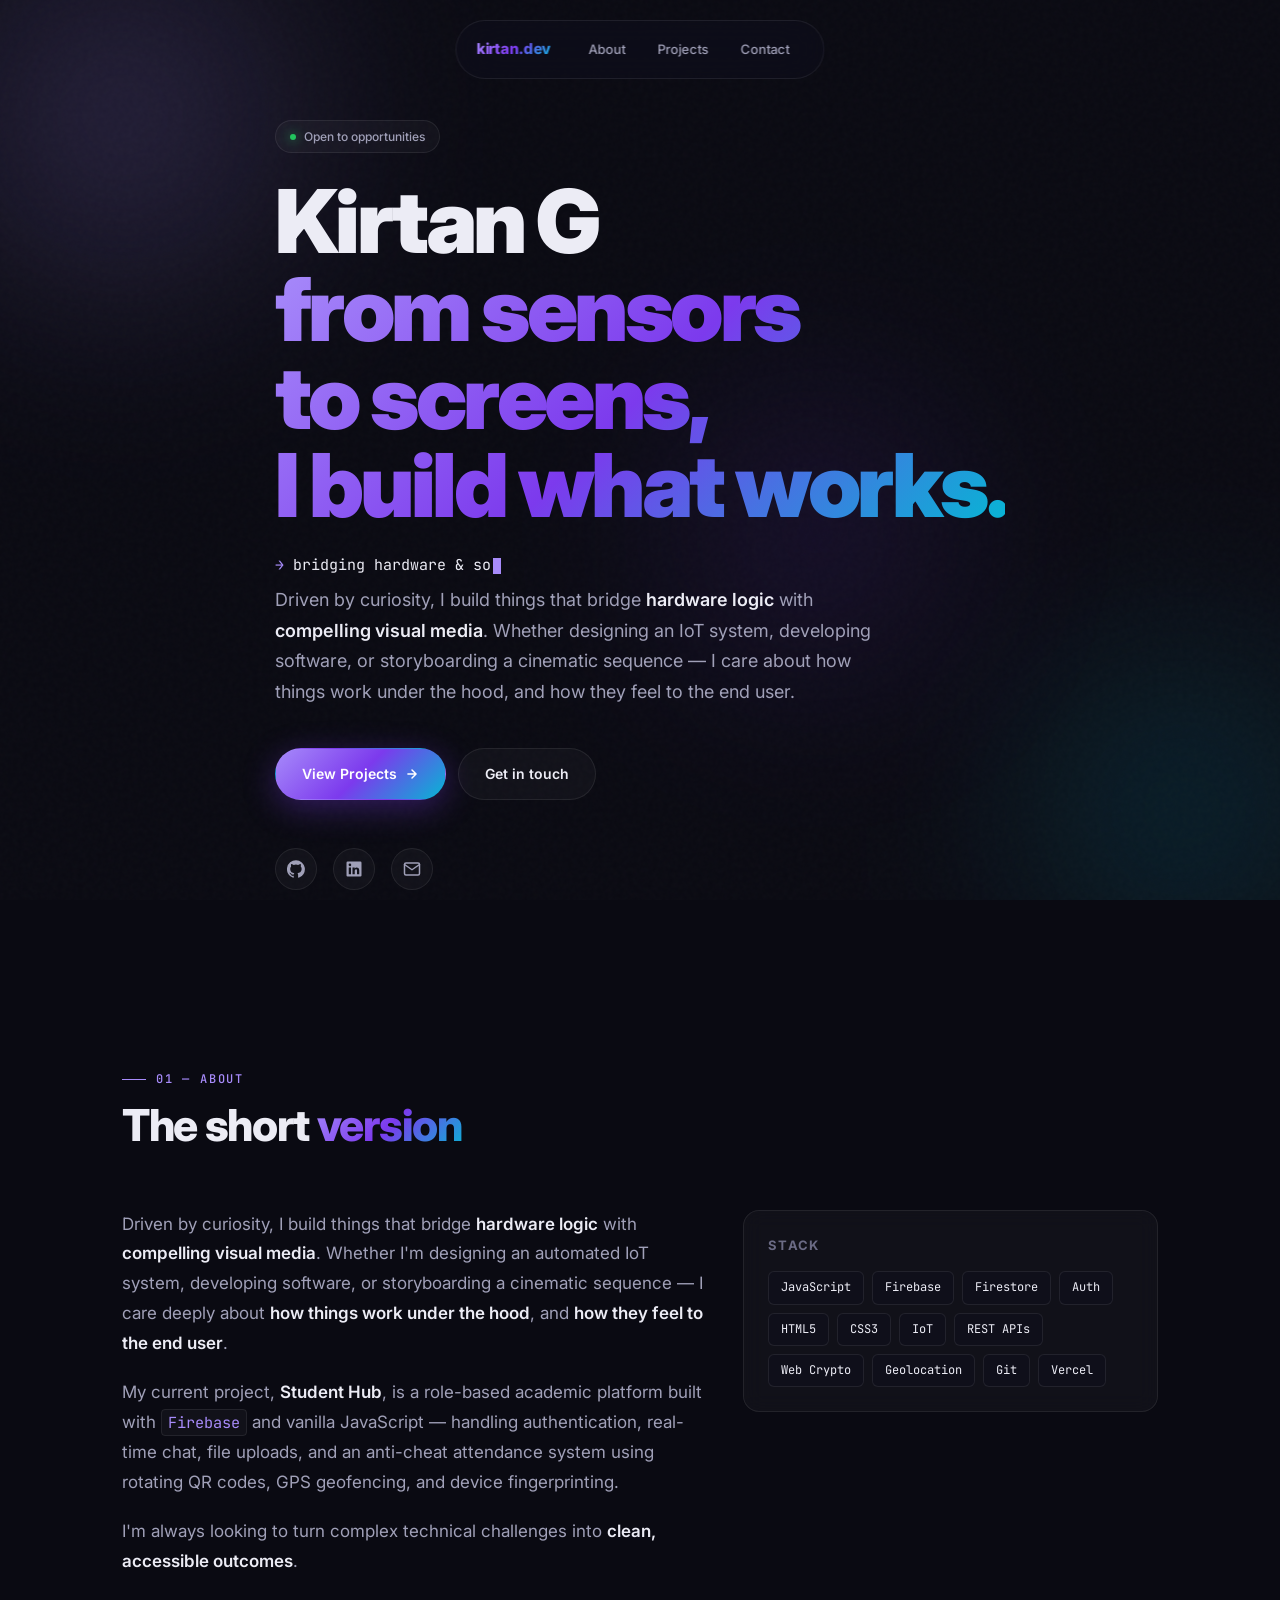
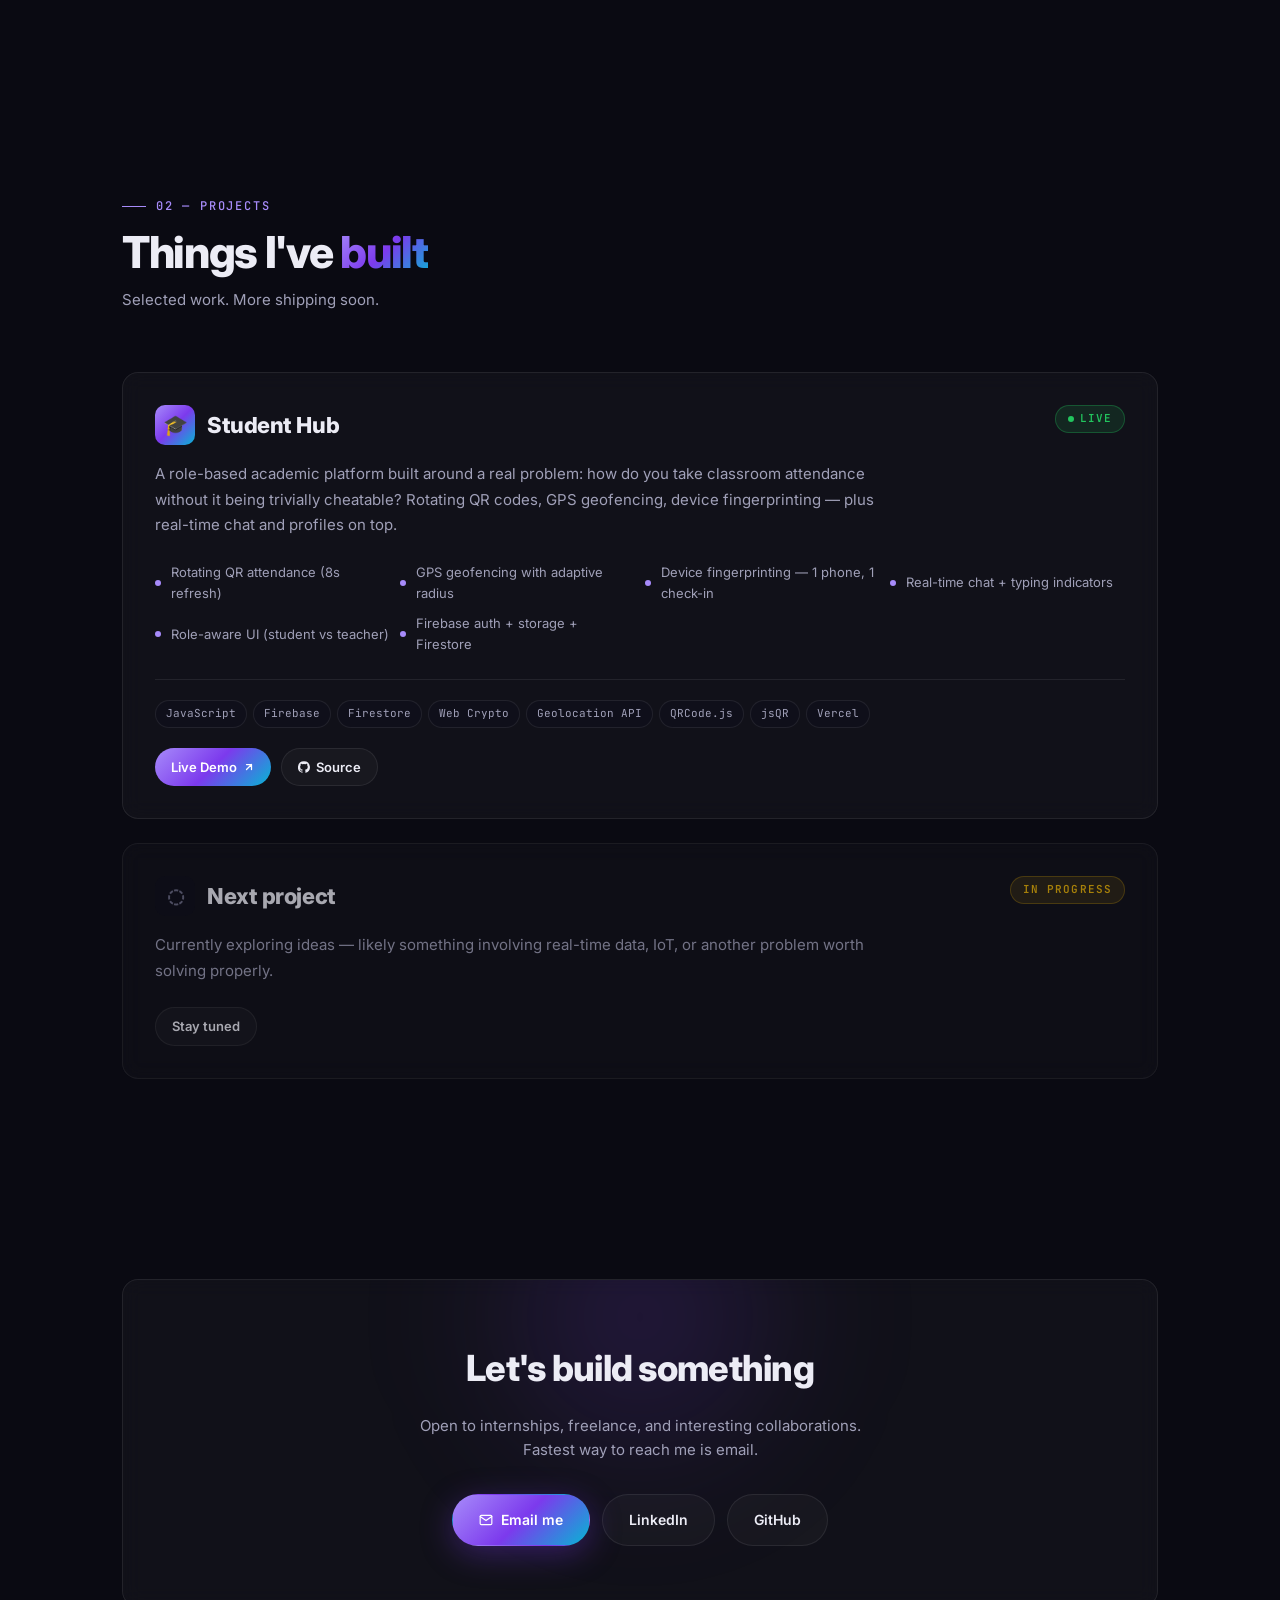
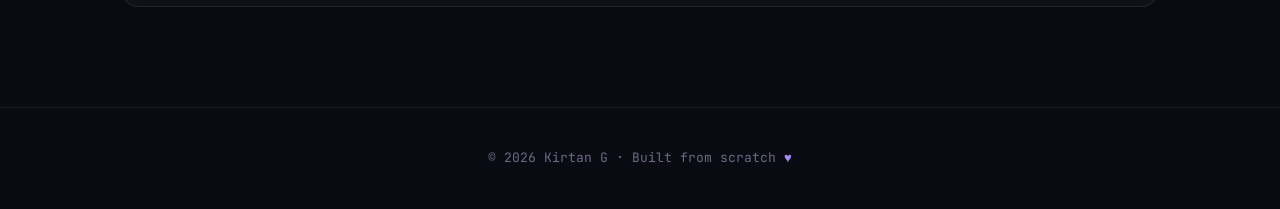
==== index.html @ 0b15636a "commit changes" ====
<!DOCTYPE html>
<html lang="en" data-theme="dark">
<head>
<meta charset="UTF-8">
<meta name="viewport" content="width=device-width, initial-scale=1.0">
<title>kirtan.dev</title>
<meta name="description" content="From sensors to screens, I build what works.">
<link rel="icon" href="data:image/svg+xml,<svg xmlns='http://www.w3.org/2000/svg' viewBox='0 0 100 100'><text y='.9em' font-size='90'>⚡</text></svg>">

<meta property="og:title" content="kirtan.dev">
<meta property="og:description" content="From sensors to screens, I build what works.">
<meta property="og:type" content="website">

<link rel="preconnect" href="https://fonts.googleapis.com">
<link rel="preconnect" href="https://fonts.gstatic.com" crossorigin>
<link href="https://fonts.googleapis.com/css2?family=Inter:wght@400;500;600;700;800;900&family=JetBrains+Mono:wght@400;500;700&display=swap" rel="stylesheet">
<style>
/* ========== RESET ========== */
* { margin: 0; padding: 0; box-sizing: border-box; }

:root {
  --bg: #0a0a12;
  --bg-2: #0f0f1a;
  --surface: rgba(255, 255, 255, 0.03);
  --surface-hover: rgba(255, 255, 255, 0.06);
  --border: rgba(255, 255, 255, 0.08);
  --border-hover: rgba(255, 255, 255, 0.16);
  --text: #ececf5;
  --text-dim: #a0a0b8;
  --text-muted: #6b6b85;
  --accent: #a78bfa;
  --accent-2: #7c3aed;
  --accent-3: #06b6d4;
  --gradient: linear-gradient(135deg, #a78bfa 0%, #7c3aed 50%, #06b6d4 100%);
  --radius: 16px;
  --radius-sm: 10px;
  --mono: 'JetBrains Mono', monospace;
}

html { scroll-behavior: smooth; }

body {
  font-family: 'Inter', -apple-system, BlinkMacSystemFont, sans-serif;
  background: var(--bg);
  color: var(--text);
  line-height: 1.6;
  overflow-x: hidden;
  min-height: 100vh;
}

a, button { cursor: pointer; }

/* ========== BACKGROUND ORBS ========== */
.bg-orbs {
  position: fixed;
  inset: 0;
  z-index: 0;
  overflow: hidden;
  pointer-events: none;
}

.orb {
  position: absolute;
  border-radius: 50%;
  filter: blur(100px);
  opacity: 0.55;
  will-change: transform;
}

.orb-1 {
  width: 500px; height: 500px;
  background: radial-gradient(circle, rgba(167, 139, 250, 0.5), transparent 70%);
  top: -15%; left: -10%;
  animation: drift1 22s ease-in-out infinite;
}

.orb-2 {
  width: 450px; height: 450px;
  background: radial-gradient(circle, rgba(6, 182, 212, 0.4), transparent 70%);
  bottom: -15%; right: -10%;
  animation: drift2 26s ease-in-out infinite;
}

.orb-3 {
  width: 350px; height: 350px;
  background: radial-gradient(circle, rgba(124, 58, 237, 0.45), transparent 70%);
  top: 40%; left: 50%;
  animation: drift3 20s ease-in-out infinite;
}

@keyframes drift1 {
  0%, 100% { transform: translate(0, 0) scale(1); }
  50% { transform: translate(80px, 60px) scale(1.15); }
}
@keyframes drift2 {
  0%, 100% { transform: translate(0, 0) scale(1); }
  50% { transform: translate(-70px, -80px) scale(1.1); }
}
@keyframes drift3 {
  0%, 100% { transform: translate(-50%, -50%) scale(1); }
  50% { transform: translate(-40%, -60%) scale(1.2); }
}

.bg-orbs::after {
  content: '';
  position: absolute;
  inset: 0;
  background-image: url("data:image/svg+xml,%3Csvg viewBox='0 0 200 200' xmlns='http://www.w3.org/2000/svg'%3E%3Cfilter id='n'%3E%3CfeTurbulence type='fractalNoise' baseFrequency='0.9' numOctaves='3' /%3E%3C/filter%3E%3Crect width='100%25' height='100%25' filter='url(%23n)' opacity='0.4'/%3E%3C/svg%3E");
  opacity: 0.06;
  mix-blend-mode: overlay;
}

/* ========== LAYOUT ========== */
.container {
  max-width: 1100px;
  margin: 0 auto;
  padding: 0 32px;
  position: relative;
  z-index: 1;
}

@media (max-width: 640px) {
  .container { padding: 0 20px; }
}

/* ========== NAVBAR ========== */
.nav {
  position: fixed;
  top: 20px;
  left: 50%;
  transform: translateX(-50%);
  z-index: 100;
  padding: 10px 20px;
  background: rgba(15, 15, 26, 0.65);
  backdrop-filter: blur(20px) saturate(180%);
  -webkit-backdrop-filter: blur(20px) saturate(180%);
  border: 1px solid var(--border);
  border-radius: 50px;
  display: flex;
  align-items: center;
  gap: 24px;
  transition: all 0.3s ease;
}

.nav-logo {
  font-weight: 800;
  font-size: 15px;
  letter-spacing: -0.02em;
  background: var(--gradient);
  -webkit-background-clip: text;
  -webkit-text-fill-color: transparent;
  background-clip: text;
}

.nav-links {
  display: flex;
  gap: 4px;
}

.nav-links a {
  padding: 8px 14px;
  font-size: 13px;
  font-weight: 500;
  color: var(--text-dim);
  text-decoration: none;
  border-radius: 50px;
  transition: all 0.2s ease;
}

.nav-links a:hover {
  color: var(--text);
  background: var(--surface-hover);
}

@media (max-width: 640px) {
  .nav { gap: 12px; padding: 8px 16px; }
  .nav-links a { padding: 6px 10px; font-size: 12px; }
  .nav-links a[href="#projects"] { display: none; }
}

/* ========== HERO ========== */
.hero {
  min-height: 100vh;
  display: flex;
  flex-direction: column;
  justify-content: center;
  padding: 120px 0 80px;
}

.hero-badge {
  display: inline-flex;
  align-items: center;
  gap: 8px;
  padding: 6px 14px;
  background: var(--surface);
  border: 1px solid var(--border);
  border-radius: 50px;
  font-size: 12px;
  font-weight: 500;
  color: var(--text-dim);
  margin-bottom: 24px;
  width: fit-content;
  animation: fadeUp 0.6s ease both;
  text-decoration: none;
  transition: all 0.25s ease;
}

.hero-badge:hover {
  border-color: var(--accent);
  color: var(--text);
}

.hero-badge .pulse {
  width: 6px;
  height: 6px;
  border-radius: 50%;
  background: #22c55e;
  box-shadow: 0 0 12px #22c55e;
  animation: pulse 2s infinite;
}

@keyframes pulse {
  0%, 100% { opacity: 1; transform: scale(1); }
  50% { opacity: 0.5; transform: scale(1.3); }
}

.hero h1 {
  font-size: clamp(40px, 8vw, 88px);
  font-weight: 900;
  line-height: 1;
  letter-spacing: -0.04em;
  margin-bottom: 24px;
  animation: fadeUp 0.6s ease 0.1s both;
}

.hero h1 .gradient {
  background: var(--gradient);
  -webkit-background-clip: text;
  -webkit-text-fill-color: transparent;
  background-clip: text;
  display: inline-block;
}

.hero .subtitle {
  font-size: clamp(15px, 2vw, 18px);
  color: var(--text-dim);
  max-width: 620px;
  margin-bottom: 40px;
  animation: fadeUp 0.6s ease 0.2s both;
  line-height: 1.7;
}

.hero .subtitle strong {
  color: var(--text);
  font-weight: 600;
}

.hero .typing-line {
  font-family: var(--mono);
  font-size: clamp(13px, 1.6vw, 15px);
  color: var(--text-muted);
  margin-bottom: 8px;
  animation: fadeUp 0.6s ease 0.15s both;
  min-height: 24px;
}

.hero .typing-line .prompt { color: var(--accent); }
.hero .typing-line .typed { color: var(--text); }
.hero .typing-line .caret {
  display: inline-block;
  width: 8px;
  height: 16px;
  background: var(--accent);
  margin-left: 2px;
  vertical-align: middle;
  animation: blink 1s infinite;
}

@keyframes blink {
  0%, 50% { opacity: 1; }
  51%, 100% { opacity: 0; }
}

.hero-cta {
  display: flex;
  gap: 12px;
  flex-wrap: wrap;
  animation: fadeUp 0.6s ease 0.3s both;
}

.btn {
  display: inline-flex;
  align-items: center;
  gap: 8px;
  padding: 14px 26px;
  border-radius: 50px;
  font-size: 14px;
  font-weight: 600;
  text-decoration: none;
  border: 1px solid transparent;
  transition: all 0.25s cubic-bezier(0.4, 0, 0.2, 1);
  font-family: inherit;
  position: relative;
  overflow: hidden;
}

.btn-primary {
  background: var(--gradient);
  color: #fff;
  box-shadow: 0 8px 32px rgba(124, 58, 237, 0.35);
}

.btn-primary:hover {
  transform: translateY(-2px);
  box-shadow: 0 12px 40px rgba(124, 58, 237, 0.5);
}

.btn-ghost {
  background: var(--surface);
  color: var(--text);
  border-color: var(--border);
}

.btn-ghost:hover {
  background: var(--surface-hover);
  border-color: var(--border-hover);
  transform: translateY(-2px);
}

.socials {
  display: flex;
  gap: 16px;
  margin-top: 48px;
  animation: fadeUp 0.6s ease 0.4s both;
}

.socials a {
  width: 42px;
  height: 42px;
  display: flex;
  align-items: center;
  justify-content: center;
  border-radius: 50%;
  background: var(--surface);
  border: 1px solid var(--border);
  color: var(--text-dim);
  transition: all 0.25s ease;
}

.socials a:hover {
  color: var(--text);
  background: var(--surface-hover);
  border-color: var(--accent);
  transform: translateY(-3px);
}

.socials svg {
  width: 18px;
  height: 18px;
}

@keyframes fadeUp {
  from { opacity: 0; transform: translateY(20px); }
  to { opacity: 1; transform: translateY(0); }
}

/* ========== SECTION ========== */
section {
  padding: 100px 0;
  position: relative;
}

.section-header {
  margin-bottom: 60px;
}

.section-label {
  font-family: var(--mono);
  font-size: 12px;
  font-weight: 500;
  color: var(--accent);
  letter-spacing: 0.15em;
  text-transform: uppercase;
  margin-bottom: 12px;
  display: flex;
  align-items: center;
  gap: 10px;
}

.section-label::before {
  content: '';
  width: 24px;
  height: 1px;
  background: var(--accent);
}

.section-title {
  font-size: clamp(28px, 4.5vw, 44px);
  font-weight: 800;
  letter-spacing: -0.03em;
  line-height: 1.1;
  margin-bottom: 12px;
}

.section-title .gradient {
  background: var(--gradient);
  -webkit-background-clip: text;
  -webkit-text-fill-color: transparent;
  background-clip: text;
}

.section-subtitle {
  color: var(--text-dim);
  font-size: 15px;
  max-width: 560px;
}

.reveal {
  opacity: 0;
  transform: translateY(30px);
  transition: opacity 0.7s ease, transform 0.7s cubic-bezier(0.2, 0.8, 0.2, 1);
}

.reveal.in {
  opacity: 1;
  transform: translateY(0);
}

/* ========== ABOUT ========== */
.about-grid {
  display: grid;
  grid-template-columns: 1.4fr 1fr;
  gap: 40px;
  align-items: start;
}

@media (max-width: 800px) {
  .about-grid { grid-template-columns: 1fr; }
}

.about-text {
  font-size: 17px;
  line-height: 1.75;
  color: var(--text-dim);
}

.about-text p { margin-bottom: 20px; }

.about-text strong { color: var(--text); font-weight: 600; }

.about-text .code-inline {
  font-family: var(--mono);
  font-size: 0.9em;
  padding: 2px 6px;
  background: var(--surface);
  border: 1px solid var(--border);
  border-radius: 4px;
  color: var(--accent);
}

.stack-card {
  padding: 24px;
  background: var(--surface);
  border: 1px solid var(--border);
  border-radius: var(--radius);
  backdrop-filter: blur(10px);
}

.stack-card h4 {
  font-size: 13px;
  font-weight: 700;
  letter-spacing: 0.1em;
  text-transform: uppercase;
  color: var(--text-muted);
  margin-bottom: 16px;
}

.stack-list {
  display: flex;
  flex-wrap: wrap;
  gap: 8px;
}

.chip {
  font-family: var(--mono);
  font-size: 12px;
  padding: 6px 12px;
  background: var(--bg-2);
  border: 1px solid var(--border);
  border-radius: 6px;
  color: var(--text);
  transition: all 0.2s ease;
}

.chip:hover {
  border-color: var(--accent);
  color: var(--accent);
}

/* ========== PROJECTS ========== */
.projects-grid {
  display: grid;
  grid-template-columns: 1fr;
  gap: 24px;
}

.project-card {
  position: relative;
  padding: 32px;
  background: var(--surface);
  border: 1px solid var(--border);
  border-radius: var(--radius);
  backdrop-filter: blur(10px);
  transition: all 0.3s cubic-bezier(0.4, 0, 0.2, 1);
  overflow: hidden;
}

.project-card::before {
  content: '';
  position: absolute;
  top: 0;
  left: 0;
  right: 0;
  height: 1px;
  background: var(--gradient);
  opacity: 0;
  transition: opacity 0.3s ease;
}

.project-card:hover {
  border-color: var(--border-hover);
  transform: translateY(-4px);
  box-shadow: 0 20px 60px rgba(124, 58, 237, 0.15);
}

.project-card:hover::before {
  opacity: 1;
}

.project-header {
  display: flex;
  justify-content: space-between;
  align-items: flex-start;
  gap: 20px;
  margin-bottom: 16px;
  flex-wrap: wrap;
}

.project-title {
  font-size: 22px;
  font-weight: 800;
  letter-spacing: -0.02em;
  display: flex;
  align-items: center;
  gap: 12px;
}

.project-title .icon {
  width: 40px;
  height: 40px;
  border-radius: 10px;
  background: var(--gradient);
  display: flex;
  align-items: center;
  justify-content: center;
  font-size: 20px;
}

.project-status {
  font-family: var(--mono);
  font-size: 11px;
  font-weight: 600;
  padding: 4px 12px;
  border-radius: 50px;
  text-transform: uppercase;
  letter-spacing: 0.1em;
}

.status-live {
  background: rgba(34, 197, 94, 0.12);
  color: #22c55e;
  border: 1px solid rgba(34, 197, 94, 0.3);
}

.status-live::before {
  content: '';
  display: inline-block;
  width: 6px;
  height: 6px;
  border-radius: 50%;
  background: #22c55e;
  margin-right: 6px;
  vertical-align: middle;
  animation: pulse 2s infinite;
}

.status-wip {
  background: rgba(234, 179, 8, 0.12);
  color: #eab308;
  border: 1px solid rgba(234, 179, 8, 0.3);
}

.project-desc {
  color: var(--text-dim);
  font-size: 15px;
  line-height: 1.7;
  margin-bottom: 24px;
  max-width: 720px;
}

.project-features {
  display: grid;
  grid-template-columns: repeat(auto-fit, minmax(220px, 1fr));
  gap: 10px;
  margin-bottom: 24px;
}

.feature {
  display: flex;
  align-items: center;
  gap: 10px;
  font-size: 13px;
  color: var(--text-dim);
}

.feature .dot {
  width: 6px;
  height: 6px;
  border-radius: 50%;
  background: var(--accent);
  flex-shrink: 0;
}

.project-tags {
  display: flex;
  flex-wrap: wrap;
  gap: 6px;
  padding-top: 20px;
  border-top: 1px solid var(--border);
}

.tag {
  font-family: var(--mono);
  font-size: 11px;
  padding: 4px 10px;
  background: var(--bg-2);
  border: 1px solid var(--border);
  border-radius: 50px;
  color: var(--text-dim);
}

.project-links {
  display: flex;
  gap: 10px;
  margin-top: 20px;
}

.project-links a {
  display: inline-flex;
  align-items: center;
  gap: 6px;
  padding: 8px 16px;
  font-size: 13px;
  font-weight: 600;
  border-radius: 50px;
  text-decoration: none;
  transition: all 0.2s ease;
}

.link-primary {
  background: var(--gradient);
  color: #fff;
}

.link-primary:hover { transform: translateY(-2px); box-shadow: 0 8px 24px rgba(124, 58, 237, 0.4); }

.link-ghost {
  background: var(--surface);
  color: var(--text);
  border: 1px solid var(--border);
}

.link-ghost:hover {
  background: var(--surface-hover);
  border-color: var(--border-hover);
}

/* ========== CONTACT ========== */
.contact-card {
  padding: 60px 40px;
  background: var(--surface);
  border: 1px solid var(--border);
  border-radius: var(--radius);
  text-align: center;
  backdrop-filter: blur(10px);
  position: relative;
  overflow: hidden;
}

.contact-card::before {
  content: '';
  position: absolute;
  top: -50%;
  left: 50%;
  transform: translateX(-50%);
  width: 400px;
  height: 400px;
  background: radial-gradient(circle, rgba(124, 58, 237, 0.2), transparent 70%);
  filter: blur(60px);
  pointer-events: none;
}

.contact-card h3 {
  font-size: clamp(24px, 4vw, 36px);
  font-weight: 800;
  letter-spacing: -0.02em;
  margin-bottom: 16px;
  position: relative;
}

.contact-card p {
  color: var(--text-dim);
  font-size: 15px;
  max-width: 480px;
  margin: 0 auto 32px;
  position: relative;
}

.contact-links {
  display: flex;
  gap: 12px;
  justify-content: center;
  flex-wrap: wrap;
  position: relative;
}

/* ========== FOOTER ========== */
footer {
  padding: 40px 0;
  border-top: 1px solid var(--border);
  text-align: center;
  font-size: 13px;
  color: var(--text-muted);
  font-family: var(--mono);
}

footer .heart { color: var(--accent); }

::-webkit-scrollbar { width: 8px; height: 8px; }
::-webkit-scrollbar-track { background: var(--bg); }
::-webkit-scrollbar-thumb {
  background: var(--border);
  border-radius: 10px;
}
::-webkit-scrollbar-thumb:hover { background: var(--border-hover); }
</style>
</head>
<body>

<div class="bg-orbs">
  <div class="orb orb-1"></div>
  <div class="orb orb-2"></div>
  <div class="orb orb-3"></div>
</div>

<nav class="nav">
  <span class="nav-logo">kirtan.dev</span>
  <div class="nav-links">
    <a href="#about">About</a>
    <a href="#projects">Projects</a>
    <a href="#contact">Contact</a>
  </div>
</nav>

<header class="hero">
  <div class="container">
    <a href="#contact" class="hero-badge">
      <span class="pulse"></span>
      Open to opportunities
    </a>

    <h1>
      Kirtan G<br>
      <span class="gradient">from sensors<br>to screens,<br>I build what works.</span>
    </h1>

    <div class="typing-line">
      <span class="prompt">→</span>
      <span class="typed" id="typed"></span><span class="caret"></span>
    </div>

    <p class="subtitle">
      Driven by curiosity, I build things that bridge <strong>hardware logic</strong>
      with <strong>compelling visual media</strong>. Whether designing an IoT system,
      developing software, or storyboarding a cinematic sequence — I care about how
      things work under the hood, and how they feel to the end user.
    </p>

    <div class="hero-cta">
      <a href="#projects" class="btn btn-primary">
        View Projects
        <svg width="14" height="14" viewBox="0 0 24 24" fill="none" stroke="currentColor" stroke-width="2.5" stroke-linecap="round" stroke-linejoin="round"><path d="M5 12h14M12 5l7 7-7 7"/></svg>
      </a>
      <a href="#contact" class="btn btn-ghost">Get in touch</a>
    </div>

    <div class="socials">
      <a href="https://github.com/Kirtanx3" target="_blank" rel="noopener" aria-label="GitHub">
        <svg viewBox="0 0 24 24" fill="currentColor"><path d="M12 .3a12 12 0 0 0-3.8 23.4c.6.1.8-.3.8-.6v-2c-3.3.7-4-1.6-4-1.6-.6-1.4-1.4-1.8-1.4-1.8-1-.7.1-.7.1-.7 1.2.1 1.9 1.2 1.9 1.2 1 1.8 2.8 1.3 3.5 1 0-.8.4-1.3.7-1.6-2.7-.3-5.5-1.3-5.5-5.9 0-1.3.5-2.4 1.2-3.2-.1-.3-.5-1.5.1-3.2 0 0 1-.3 3.3 1.2a11.5 11.5 0 0 1 6 0c2.3-1.5 3.3-1.2 3.3-1.2.6 1.7.2 2.9.1 3.2.8.8 1.2 1.9 1.2 3.2 0 4.6-2.8 5.6-5.5 5.9.4.4.8 1.1.8 2.2v3.3c0 .3.2.7.8.6A12 12 0 0 0 12 .3"/></svg>
      </a>
      <a href="https://www.linkedin.com/in/kirtan-g-93b215352" target="_blank" rel="noopener" aria-label="LinkedIn">
        <svg viewBox="0 0 24 24" fill="currentColor"><path d="M20.5 2h-17A1.5 1.5 0 0 0 2 3.5v17A1.5 1.5 0 0 0 3.5 22h17a1.5 1.5 0 0 0 1.5-1.5v-17A1.5 1.5 0 0 0 20.5 2zM8 19H5v-9h3zM6.5 8.25A1.75 1.75 0 1 1 8.3 6.5a1.78 1.78 0 0 1-1.8 1.75zM19 19h-3v-4.74c0-1.42-.6-1.93-1.38-1.93A1.74 1.74 0 0 0 13 14.19a.66.66 0 0 0 0 .14V19h-3v-9h2.9v1.3a3.11 3.11 0 0 1 2.7-1.4c1.55 0 3.36.86 3.36 3.66z"/></svg>
      </a>
      <a href="mailto:kirtangayathri1214@gmail.com" aria-label="Email">
        <svg viewBox="0 0 24 24" fill="none" stroke="currentColor" stroke-width="2" stroke-linecap="round" stroke-linejoin="round"><rect x="2" y="4" width="20" height="16" rx="2"/><path d="m22 6-10 7L2 6"/></svg>
      </a>
    </div>
  </div>
</header>

<section id="about">
  <div class="container">
    <div class="section-header reveal">
      <div class="section-label">01 — About</div>
      <h2 class="section-title">The short <span class="gradient">version</span></h2>
    </div>

    <div class="about-grid reveal">
      <div class="about-text">
        <p>
          Driven by curiosity, I build things that bridge <strong>hardware logic</strong> with
          <strong>compelling visual media</strong>. Whether I'm designing an automated IoT system,
          developing software, or storyboarding a cinematic sequence — I care deeply about
          <strong>how things work under the hood</strong>, and <strong>how they feel to the end user</strong>.
        </p>
        <p>
          My current project, <strong>Student Hub</strong>, is a role-based academic platform built with
          <span class="code-inline">Firebase</span> and vanilla JavaScript — handling authentication,
          real-time chat, file uploads, and an anti-cheat attendance system using rotating QR codes,
          GPS geofencing, and device fingerprinting.
        </p>
        <p>
          I'm always looking to turn complex technical challenges into <strong>clean, accessible outcomes</strong>.
        </p>
      </div>

      <div class="stack-card">
        <h4>Stack</h4>
        <div class="stack-list">
          <span class="chip">JavaScript</span>
          <span class="chip">Firebase</span>
          <span class="chip">Firestore</span>
          <span class="chip">Auth</span>
          <span class="chip">HTML5</span>
          <span class="chip">CSS3</span>
          <span class="chip">IoT</span>
          <span class="chip">REST APIs</span>
          <span class="chip">Web Crypto</span>
          <span class="chip">Geolocation</span>
          <span class="chip">Git</span>
          <span class="chip">Vercel</span>
        </div>
      </div>
    </div>
  </div>
</section>

<section id="projects">
  <div class="container">
    <div class="section-header reveal">
      <div class="section-label">02 — Projects</div>
      <h2 class="section-title">Things I've <span class="gradient">built</span></h2>
      <p class="section-subtitle">Selected work. More shipping soon.</p>
    </div>

    <div class="projects-grid">
      <div class="project-card reveal">
        <div class="project-header">
          <div class="project-title">
            <span class="icon">🎓</span>
            Student Hub
          </div>
          <span class="project-status status-live">Live</span>
        </div>

        <p class="project-desc">
          A role-based academic platform built around a real problem: how do you take
          classroom attendance without it being trivially cheatable? Rotating QR codes,
          GPS geofencing, device fingerprinting — plus real-time chat and profiles on top.
        </p>

        <div class="project-features">
          <div class="feature"><span class="dot"></span> Rotating QR attendance (8s refresh)</div>
          <div class="feature"><span class="dot"></span> GPS geofencing with adaptive radius</div>
          <div class="feature"><span class="dot"></span> Device fingerprinting — 1 phone, 1 check-in</div>
          <div class="feature"><span class="dot"></span> Real-time chat + typing indicators</div>
          <div class="feature"><span class="dot"></span> Role-aware UI (student vs teacher)</div>
          <div class="feature"><span class="dot"></span> Firebase auth + storage + Firestore</div>
        </div>

        <div class="project-tags">
          <span class="tag">JavaScript</span>
          <span class="tag">Firebase</span>
          <span class="tag">Firestore</span>
          <span class="tag">Web Crypto</span>
          <span class="tag">Geolocation API</span>
          <span class="tag">QRCode.js</span>
          <span class="tag">jsQR</span>
          <span class="tag">Vercel</span>
        </div>

        <div class="project-links">
          <a href="https://kirtan-hub.vercel.app" target="_blank" rel="noopener" class="link-primary">
            Live Demo
            <svg width="12" height="12" viewBox="0 0 24 24" fill="none" stroke="currentColor" stroke-width="2.5" stroke-linecap="round" stroke-linejoin="round"><path d="M7 17 17 7M7 7h10v10"/></svg>
          </a>
          <a href="https://github.com/Kirtanx3/Student-Hub" target="_blank" rel="noopener" class="link-ghost">
            <svg width="12" height="12" viewBox="0 0 24 24" fill="currentColor"><path d="M12 .3a12 12 0 0 0-3.8 23.4c.6.1.8-.3.8-.6v-2c-3.3.7-4-1.6-4-1.6-.6-1.4-1.4-1.8-1.4-1.8-1-.7.1-.7.1-.7 1.2.1 1.9 1.2 1.9 1.2 1 1.8 2.8 1.3 3.5 1 0-.8.4-1.3.7-1.6-2.7-.3-5.5-1.3-5.5-5.9 0-1.3.5-2.4 1.2-3.2-.1-.3-.5-1.5.1-3.2 0 0 1-.3 3.3 1.2a11.5 11.5 0 0 1 6 0c2.3-1.5 3.3-1.2 3.3-1.2.6 1.7.2 2.9.1 3.2.8.8 1.2 1.9 1.2 3.2 0 4.6-2.8 5.6-5.5 5.9.4.4.8 1.1.8 2.2v3.3c0 .3.2.7.8.6A12 12 0 0 0 12 .3"/></svg>
            Source
          </a>
        </div>
      </div>

      <div class="project-card reveal" style="opacity: 0.7;">
        <div class="project-header">
          <div class="project-title">
            <span class="icon" style="background: var(--bg-2); color: var(--text-muted);">◌</span>
            Next project
          </div>
          <span class="project-status status-wip">In progress</span>
        </div>

        <p class="project-desc">
          Currently exploring ideas — likely something involving real-time data,
          IoT, or another problem worth solving properly.
        </p>

        <div class="project-links">
          <a href="#contact" class="link-ghost">Stay tuned</a>
        </div>
      </div>
    </div>
  </div>
</section>

<section id="contact">
  <div class="container">
    <div class="contact-card reveal">
      <h3>Let's build something</h3>
      <p>
        Open to internships, freelance, and interesting collaborations.
        Fastest way to reach me is email.
      </p>
      <div class="contact-links">
        <a href="mailto:kirtangayathri1214@gmail.com" class="btn btn-primary">
          <svg width="14" height="14" viewBox="0 0 24 24" fill="none" stroke="currentColor" stroke-width="2" stroke-linecap="round" stroke-linejoin="round"><rect x="2" y="4" width="20" height="16" rx="2"/><path d="m22 6-10 7L2 6"/></svg>
          Email me
        </a>
        <a href="https://www.linkedin.com/in/kirtan-g-93b215352" target="_blank" rel="noopener" class="btn btn-ghost">
          LinkedIn
        </a>
        <a href="https://github.com/Kirtanx3" target="_blank" rel="noopener" class="btn btn-ghost">
          GitHub
        </a>
      </div>
    </div>
  </div>
</section>

<footer>
  <div class="container">
    © 2026 Kirtan G · Built from scratch <span class="heart">♥</span>
  </div>
</footer>

<script>
// ============ TYPING EFFECT ============
const phrases = [
  'bridging hardware & software',
  'designing IoT systems',
  'building software that feels right',
  'turning complexity into clarity',
];
const typedEl = document.getElementById('typed');
let phraseIdx = 0, charIdx = 0, deleting = false;

function type() {
  const current = phrases[phraseIdx];
  if (!deleting) {
    typedEl.textContent = current.slice(0, ++charIdx);
    if (charIdx === current.length) {
      deleting = true;
      setTimeout(type, 1800);
      return;
    }
  } else {
    typedEl.textContent = current.slice(0, --charIdx);
    if (charIdx === 0) {
      deleting = false;
      phraseIdx = (phraseIdx + 1) % phrases.length;
    }
  }
  setTimeout(type, deleting ? 30 : 70);
}
setTimeout(type, 800);

// ============ SCROLL REVEAL ============
const observer = new IntersectionObserver((entries) => {
  entries.forEach(entry => {
    if (entry.isIntersecting) {
      entry.target.classList.add('in');
      observer.unobserve(entry.target);
    }
  });
}, { threshold: 0.1, rootMargin: '0px 0px -60px 0px' });

document.querySelectorAll('.reveal').forEach(el => observer.observe(el));

// ============ PROJECT CARD TILT ============
document.querySelectorAll('.project-card').forEach(card => {
  card.addEventListener('mousemove', (e) => {
    const rect = card.getBoundingClientRect();
    const x = (e.clientX - rect.left) / rect.width - 0.5;
    const y = (e.clientY - rect.top) / rect.height - 0.5;
    card.style.transform = `translateY(-4px) perspective(1000px) rotateX(${-y * 3}deg) rotateY(${x * 3}deg)`;
  });
  card.addEventListener('mouseleave', () => {
    card.style.transform = '';
  });
});
</script>
</body>
</html>
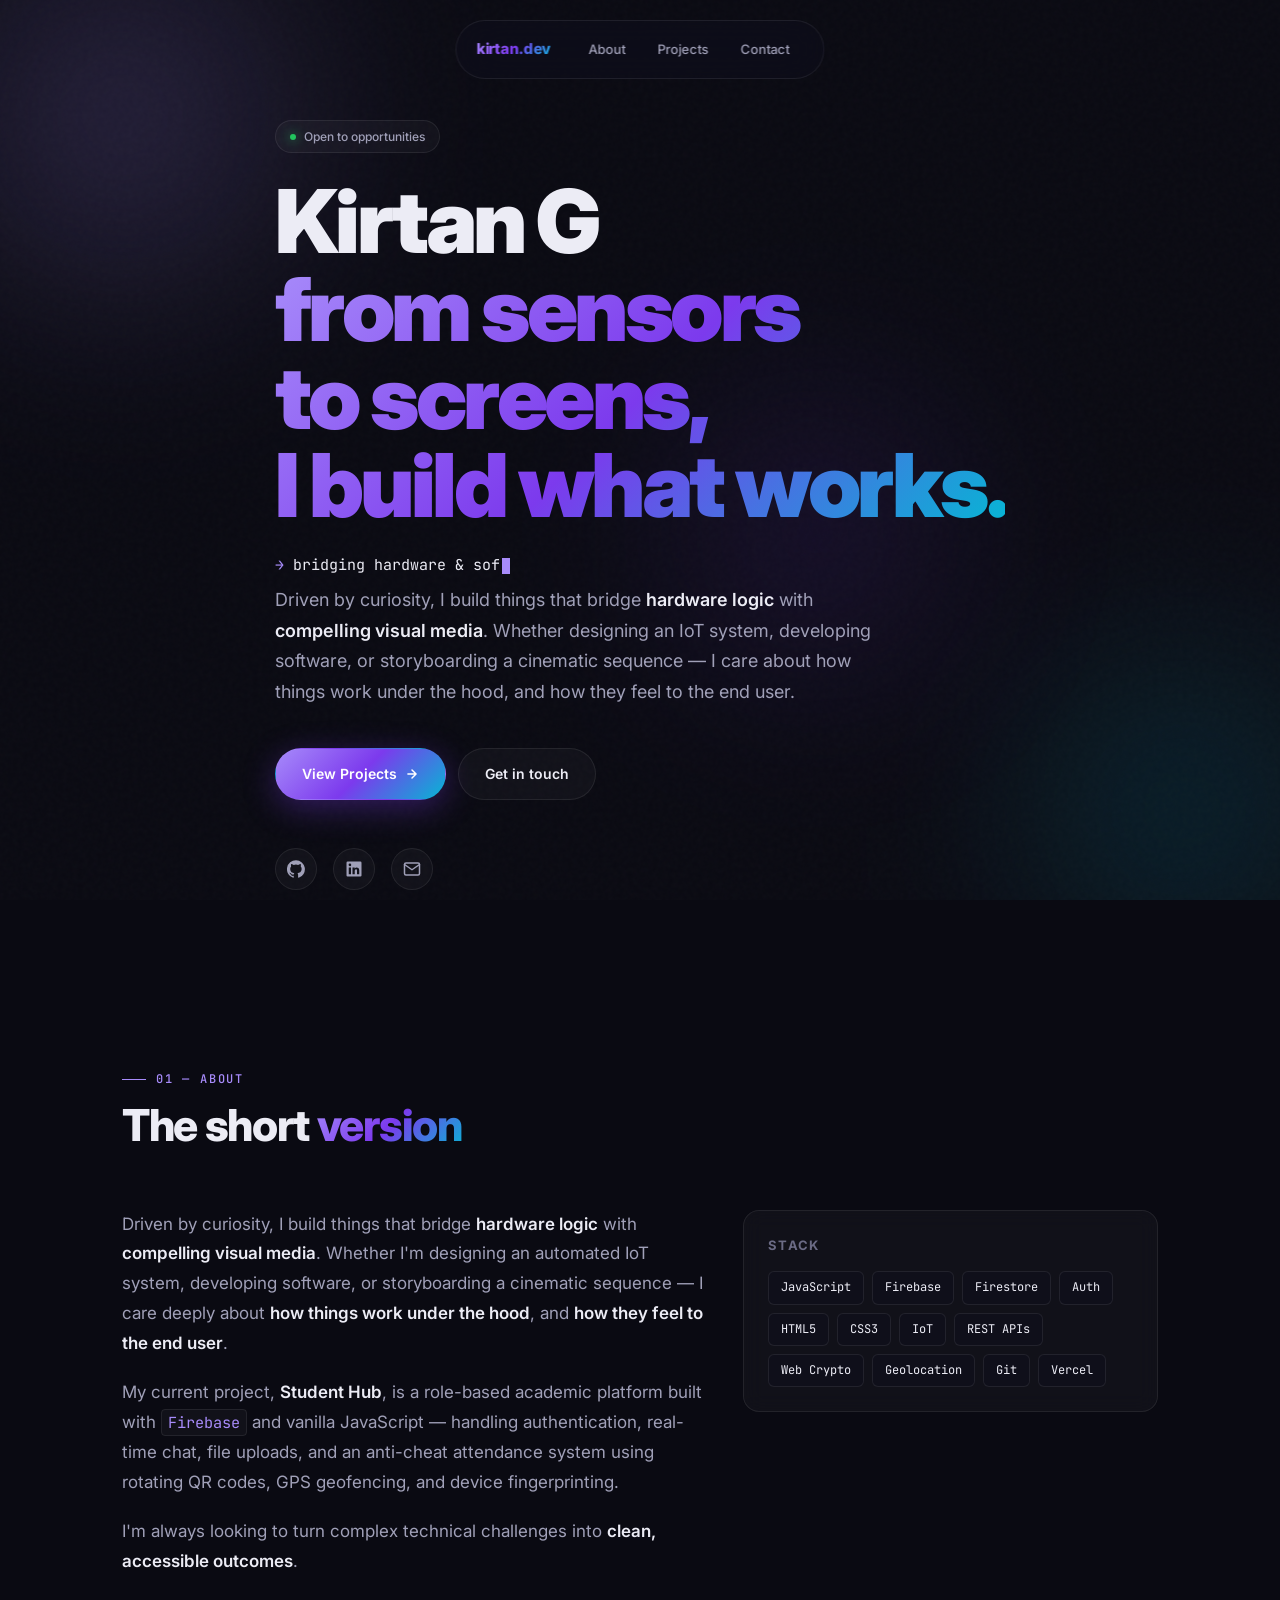
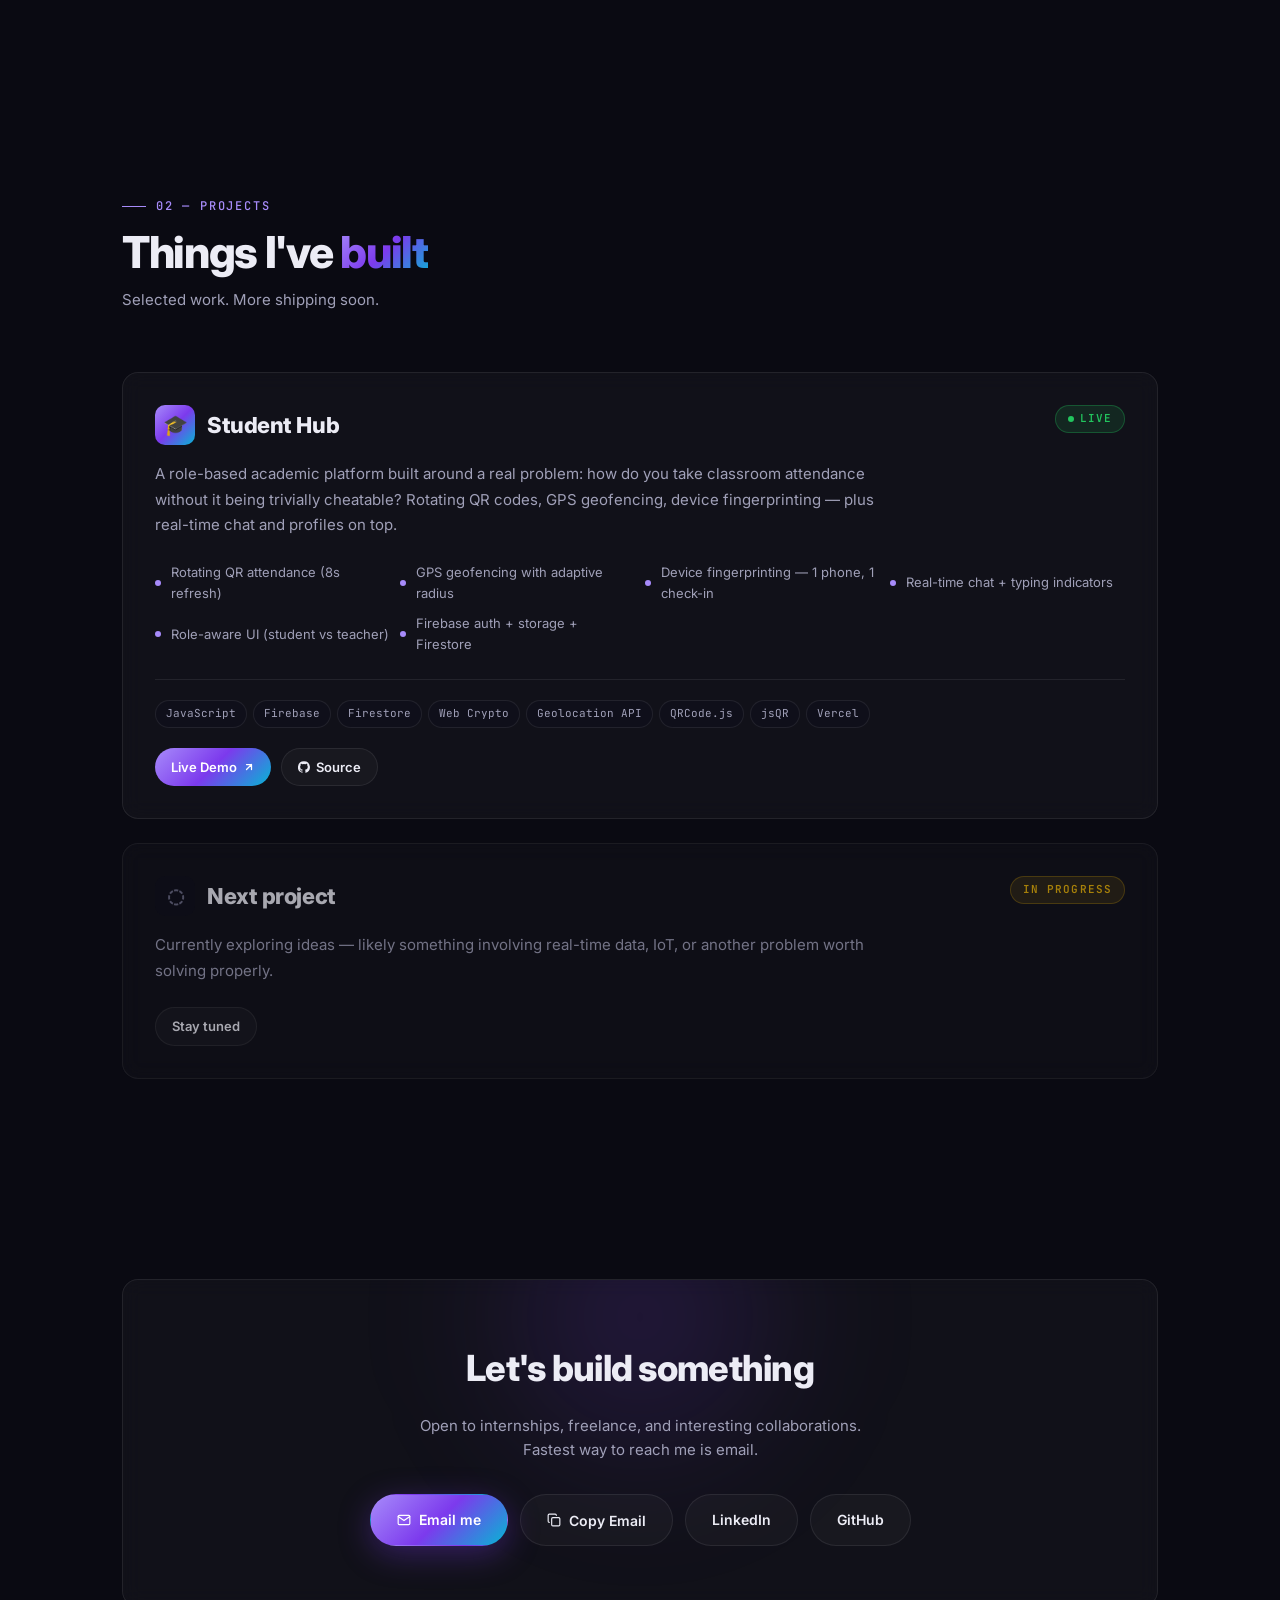
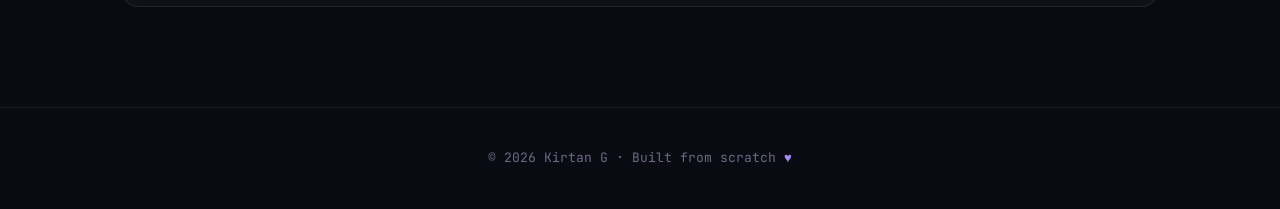
==== commit cf120645: "Add active scroll-spy nav, 1-click copy email with animated toast, and card mouse spotlight glow" ====
--- a/index.html
+++ b/index.html
@@ -167,15 +167,20 @@
   transition: all 0.2s ease;
 }
 
-.nav-links a:hover {
+.nav-links a:hover,
+.nav-links a.active {
   color: var(--text);
   background: var(--surface-hover);
 }
 
+.nav-links a.active {
+  border: 1px solid var(--border-hover);
+}
+
 @media (max-width: 640px) {
   .nav { gap: 12px; padding: 8px 16px; }
-  .nav-links a { padding: 6px 10px; font-size: 12px; }
-  .nav-links a[href="#projects"] { display: none; }
+  .nav-links { gap: 4px; }
+  .nav-links a { padding: 6px 12px; font-size: 12px; }
 }
 
 /* ========== HERO ========== */
@@ -537,6 +542,27 @@
   opacity: 1;
 }
 
+.project-card::after {
+  content: '';
+  position: absolute;
+  inset: 0;
+  border-radius: var(--radius);
+  background: radial-gradient(450px circle at var(--mouse-x, -999px) var(--mouse-y, -999px), rgba(167, 139, 250, 0.12), transparent 70%);
+  pointer-events: none;
+  opacity: 0;
+  transition: opacity 0.3s ease;
+  z-index: 1;
+}
+
+.project-card:hover::after {
+  opacity: 1;
+}
+
+.project-card > * {
+  position: relative;
+  z-index: 2;
+}
+
 .project-header {
   display: flex;
   justify-content: space-between;
@@ -753,6 +779,30 @@
   border-radius: 10px;
 }
 ::-webkit-scrollbar-thumb:hover { background: var(--border-hover); }
+/* ========== COPY TOAST ========== */
+.copy-toast {
+  position: fixed;
+  bottom: 28px;
+  left: 50%;
+  transform: translateX(-50%) translateY(20px);
+  background: rgba(15, 15, 26, 0.92);
+  backdrop-filter: blur(12px);
+  border: 1px solid var(--accent);
+  color: var(--text);
+  padding: 10px 22px;
+  border-radius: 50px;
+  font-size: 13px;
+  font-weight: 600;
+  box-shadow: 0 10px 30px rgba(124, 58, 237, 0.35);
+  z-index: 9999;
+  opacity: 0;
+  transition: all 0.3s cubic-bezier(0.16, 1, 0.3, 1);
+  pointer-events: none;
+}
+.copy-toast.show {
+  transform: translateX(-50%) translateY(0);
+  opacity: 1;
+}
 </style>
 </head>
 <body>
@@ -956,6 +1006,10 @@
           <svg width="14" height="14" viewBox="0 0 24 24" fill="none" stroke="currentColor" stroke-width="2" stroke-linecap="round" stroke-linejoin="round"><rect x="2" y="4" width="20" height="16" rx="2"/><path d="m22 6-10 7L2 6"/></svg>
           Email me
         </a>
+        <button type="button" class="btn btn-ghost" id="copyEmailBtn" style="display:inline-flex;align-items:center;gap:8px;">
+          <svg width="14" height="14" viewBox="0 0 24 24" fill="none" stroke="currentColor" stroke-width="2" stroke-linecap="round" stroke-linejoin="round"><rect width="14" height="14" x="8" y="8" rx="2" ry="2"/><path d="M4 16c-1.1 0-2-.9-2-2V4c0-1.1.9-2 2-2h10c1.1 0 2 .9 2 2"/></svg>
+          <span id="copyEmailText">Copy Email</span>
+        </button>
         <a href="https://www.linkedin.com/in/kirtan-g-93b215352" target="_blank" rel="noopener" class="btn btn-ghost">
           LinkedIn
         </a>
@@ -1016,18 +1070,75 @@
 
 document.querySelectorAll('.reveal').forEach(el => observer.observe(el));
 
-// ============ PROJECT CARD TILT ============
+// ============ PROJECT CARD TILT & SPOTLIGHT ============
 document.querySelectorAll('.project-card').forEach(card => {
   card.addEventListener('mousemove', (e) => {
     const rect = card.getBoundingClientRect();
-    const x = (e.clientX - rect.left) / rect.width - 0.5;
-    const y = (e.clientY - rect.top) / rect.height - 0.5;
-    card.style.transform = `translateY(-4px) perspective(1000px) rotateX(${-y * 3}deg) rotateY(${x * 3}deg)`;
+    const x = e.clientX - rect.left;
+    const y = e.clientY - rect.top;
+    const normX = (x / rect.width) - 0.5;
+    const normY = (y / rect.height) - 0.5;
+    card.style.transform = `translateY(-4px) perspective(1000px) rotateX(${-normY * 3}deg) rotateY(${normX * 3}deg)`;
+    card.style.setProperty('--mouse-x', `${x}px`);
+    card.style.setProperty('--mouse-y', `${y}px`);
   });
   card.addEventListener('mouseleave', () => {
     card.style.transform = '';
   });
 });
+
+// ============ COPY EMAIL TO CLIPBOARD ============
+const copyBtn = document.getElementById('copyEmailBtn');
+const copyText = document.getElementById('copyEmailText');
+const copyToast = document.getElementById('copyToast');
+
+if (copyBtn) {
+  copyBtn.addEventListener('click', async () => {
+    try {
+      await navigator.clipboard.writeText('kirtangayathri1214@gmail.com');
+      if (copyText) copyText.textContent = 'Copied!';
+      if (copyToast) {
+        copyToast.classList.add('show');
+        setTimeout(() => {
+          copyToast.classList.remove('show');
+          setTimeout(() => {
+            if (copyText) copyText.textContent = 'Copy Email';
+          }, 300);
+        }, 2200);
+      }
+    } catch (e) {
+      window.location.href = 'mailto:kirtangayathri1214@gmail.com';
+    }
+  });
+}
+
+// ============ ACTIVE NAV SCROLL-SPY ============
+const navSections = document.querySelectorAll('section[id], header.hero');
+const navAnchorLinks = document.querySelectorAll('.nav-links a');
+
+window.addEventListener('scroll', () => {
+  let activeId = '';
+  const scrollY = window.pageYOffset || document.documentElement.scrollTop;
+  
+  navSections.forEach(sec => {
+    const secTop = sec.offsetTop - 140;
+    const secHeight = sec.offsetHeight;
+    if (scrollY >= secTop && scrollY < secTop + secHeight) {
+      activeId = sec.getAttribute('id') || '';
+    }
+  });
+  
+  navAnchorLinks.forEach(link => {
+    link.classList.remove('active');
+    if (activeId && link.getAttribute('href') === `#${activeId}`) {
+      link.classList.add('active');
+    }
+  });
+}, { passive: true });
 </script>
+
+<div id="copyToast" class="copy-toast">
+  <span>📋 Email copied to clipboard!</span>
+</div>
 </body>
 </html>
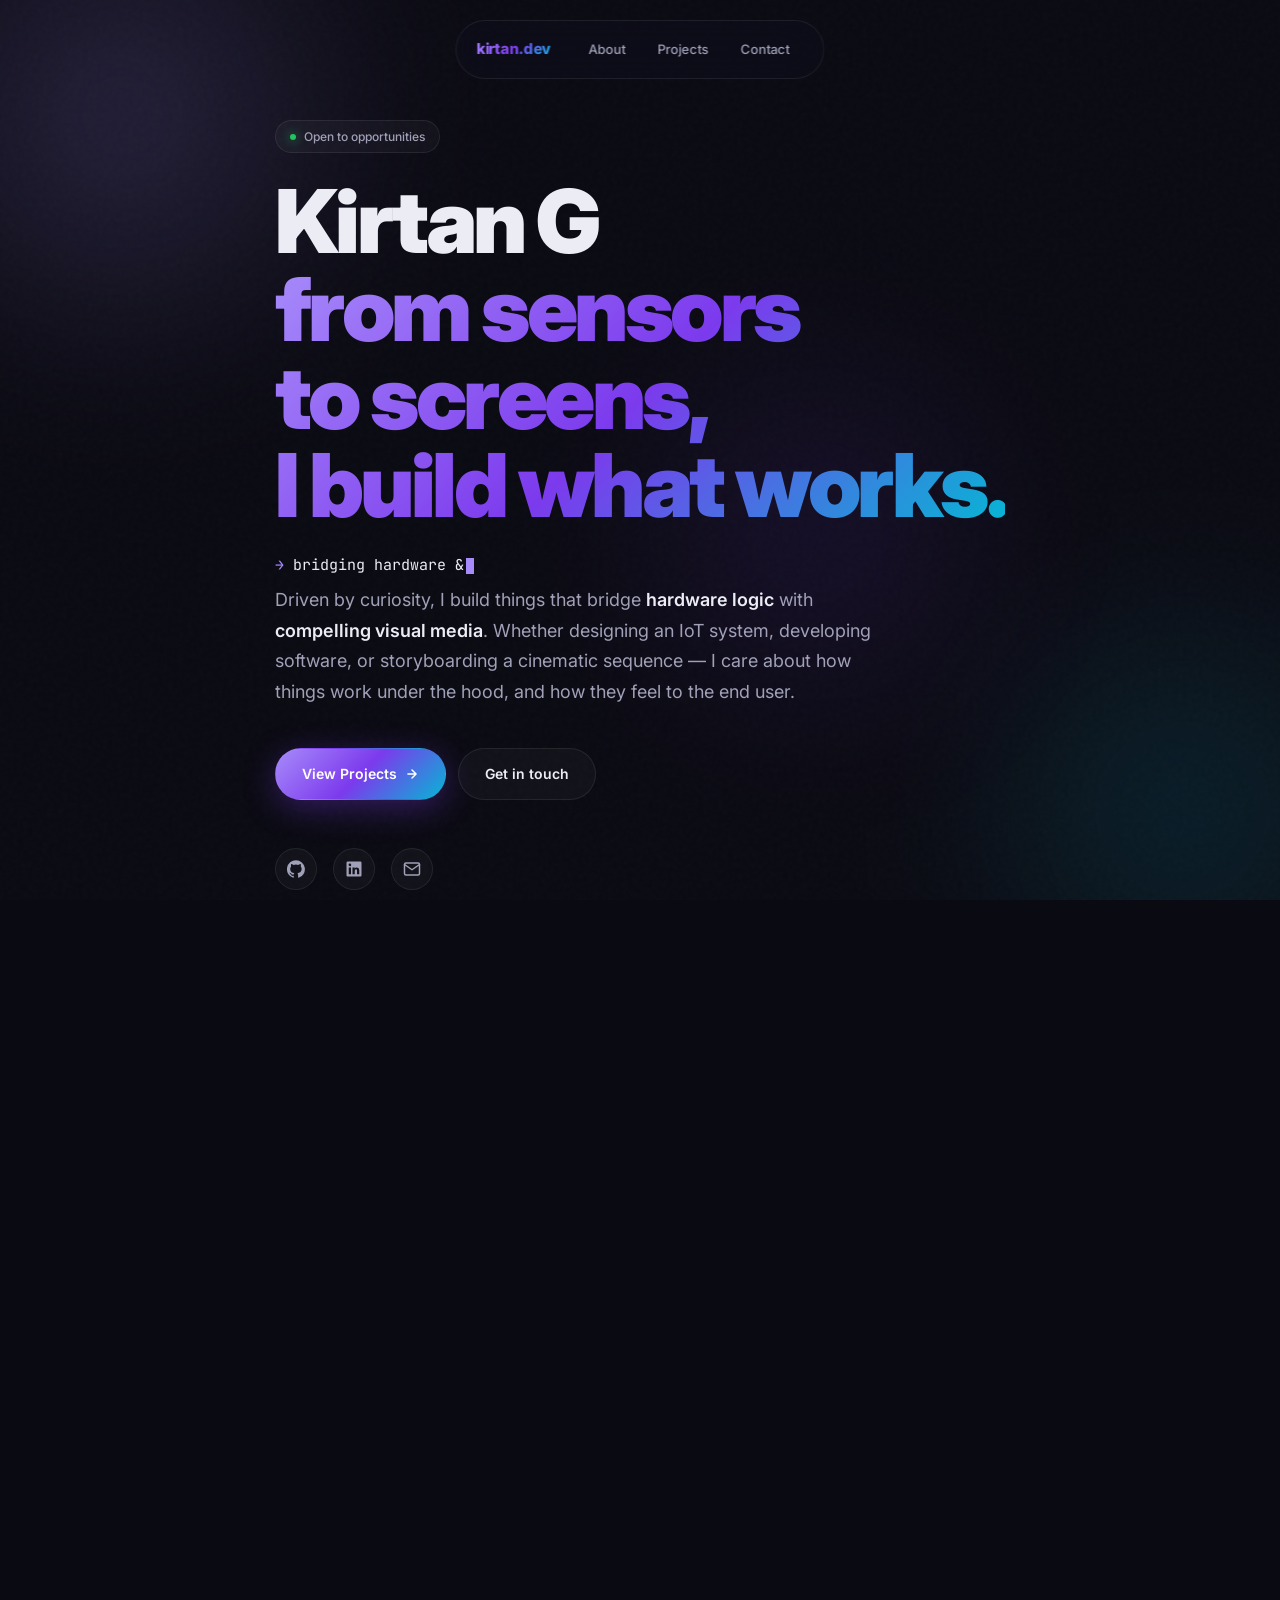
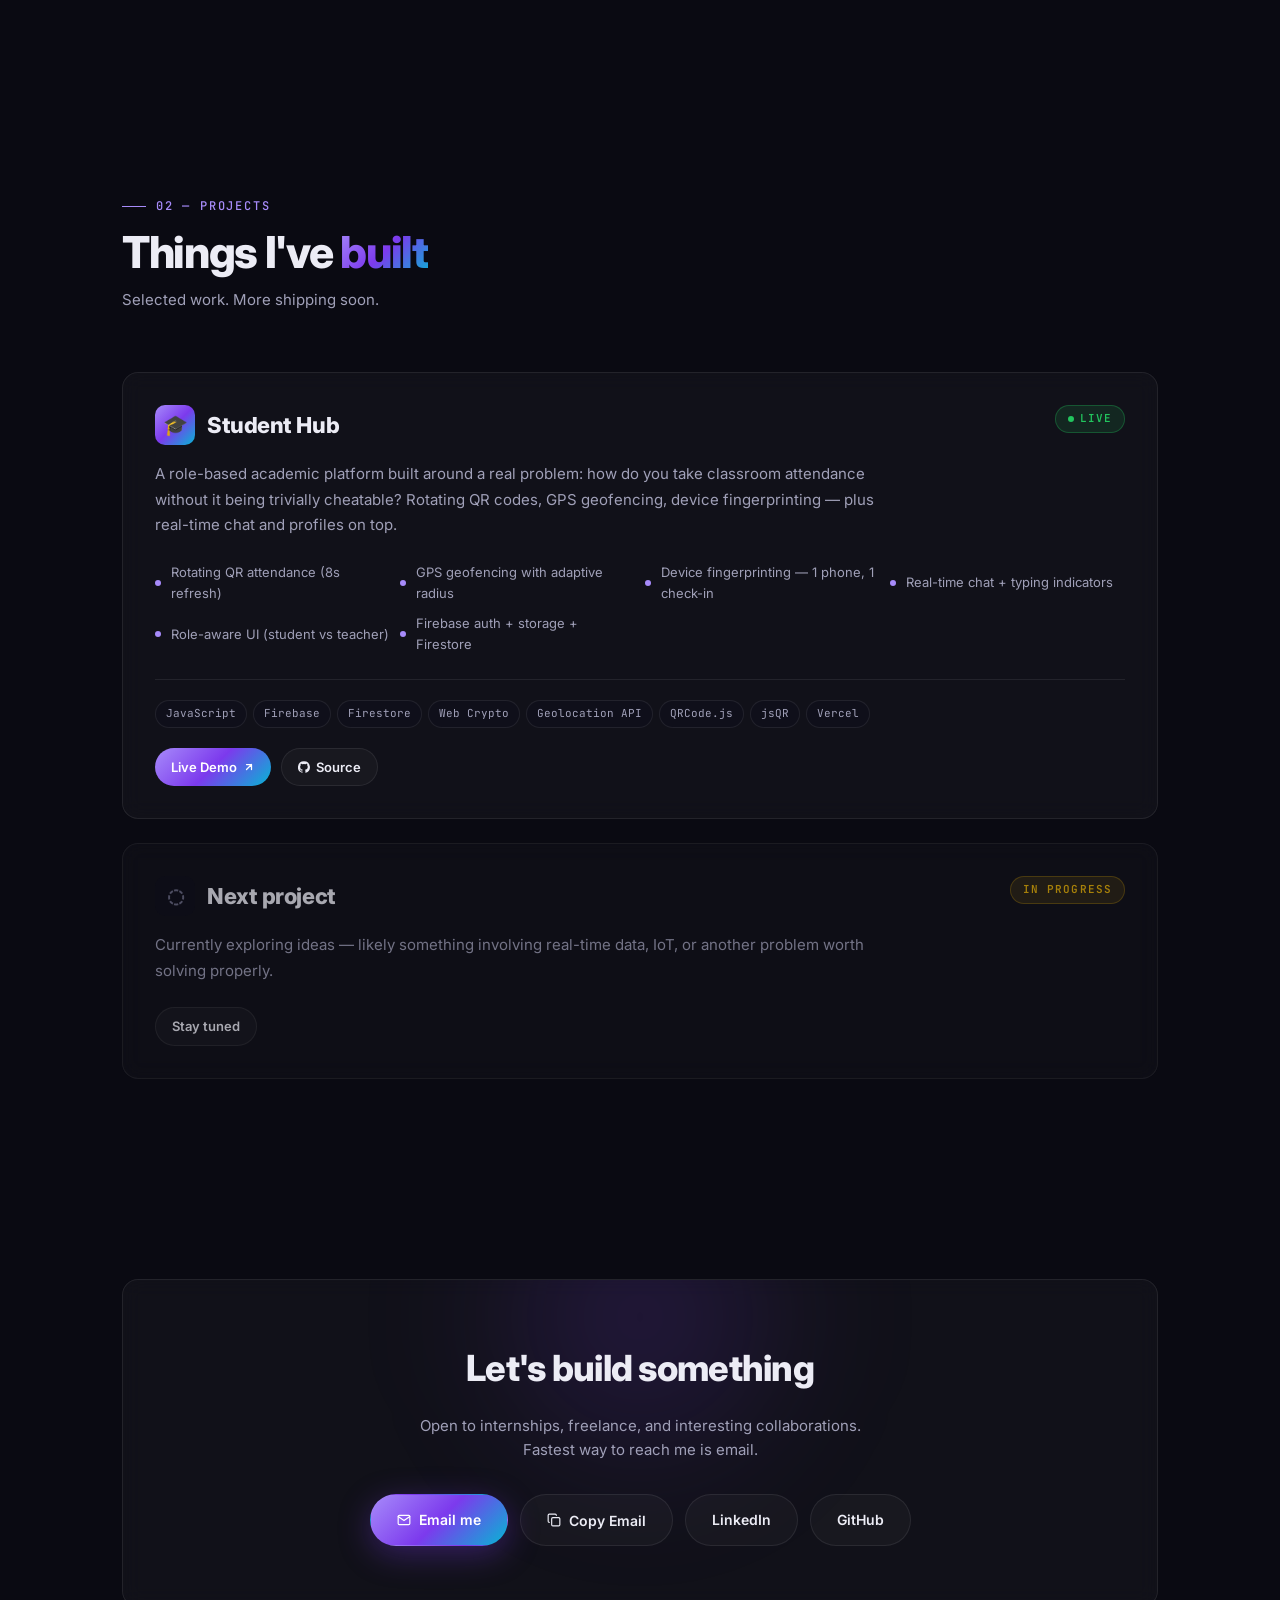
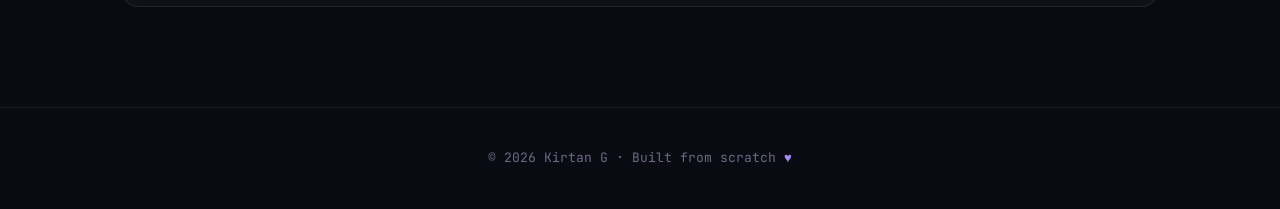
==== commit db02bf55: "Enhance mobile nav responsiveness, 3D tilt physics, SEO tags, and accessibility" ====
--- a/index.html
+++ b/index.html
@@ -3,11 +3,11 @@
 <head>
 <meta charset="UTF-8">
 <meta name="viewport" content="width=device-width, initial-scale=1.0">
-<title>kirtan.dev</title>
+<title>Kirtan G &mdash; IoT &amp; Full-Stack Developer</title>
 <meta name="description" content="From sensors to screens, I build what works.">
 <link rel="icon" href="data:image/svg+xml,<svg xmlns='http://www.w3.org/2000/svg' viewBox='0 0 100 100'><text y='.9em' font-size='90'>⚡</text></svg>">
 
-<meta property="og:title" content="kirtan.dev">
+<meta property="og:title" content="Kirtan G &mdash; IoT &amp; Full-Stack Developer">
 <meta property="og:description" content="From sensors to screens, I build what works.">
 <meta property="og:type" content="website">
 
@@ -178,7 +178,7 @@
 }
 
 @media (max-width: 640px) {
-  .nav { gap: 12px; padding: 8px 16px; }
+  .nav { gap: 8px; padding: 6px 14px; }
   .nav-links { gap: 4px; }
   .nav-links a { padding: 6px 12px; font-size: 12px; }
 }
@@ -802,6 +802,18 @@
 .copy-toast.show {
   transform: translateX(-50%) translateY(0);
   opacity: 1;
+}
+
+/* ========== ACCESSIBILITY: REDUCED MOTION ========== */
+@media (prefers-reduced-motion: reduce) {
+  html { scroll-behavior: auto; }
+  .orb { animation: none !important; }
+  .hero-badge .pulse { animation: none !important; }
+  .status-live::before { animation: none !important; }
+  .hero .typing-line .caret { animation: none !important; }
+  .reveal { opacity: 1 !important; transform: none !important; transition: none !important; }
+  .project-card { transition: none !important; transform: none !important; }
+  .btn, .socials a, .chip, .project-links a { transition: none !important; }
 }
 </style>
 </head>
@@ -1071,21 +1083,25 @@
 document.querySelectorAll('.reveal').forEach(el => observer.observe(el));
 
 // ============ PROJECT CARD TILT & SPOTLIGHT ============
-document.querySelectorAll('.project-card').forEach(card => {
-  card.addEventListener('mousemove', (e) => {
-    const rect = card.getBoundingClientRect();
-    const x = e.clientX - rect.left;
-    const y = e.clientY - rect.top;
-    const normX = (x / rect.width) - 0.5;
-    const normY = (y / rect.height) - 0.5;
-    card.style.transform = `translateY(-4px) perspective(1000px) rotateX(${-normY * 3}deg) rotateY(${normX * 3}deg)`;
-    card.style.setProperty('--mouse-x', `${x}px`);
-    card.style.setProperty('--mouse-y', `${y}px`);
+if (window.matchMedia('(hover: hover) and (pointer: fine)').matches) {
+  document.querySelectorAll('.project-card').forEach(card => {
+    card.addEventListener('mousemove', (e) => {
+      const rect = card.getBoundingClientRect();
+      const x = e.clientX - rect.left;
+      const y = e.clientY - rect.top;
+      const normX = (x / rect.width) - 0.5;
+      const normY = (y / rect.height) - 0.5;
+      card.style.transition = 'transform 0.1s ease-out, border-color 0.3s ease, box-shadow 0.3s ease';
+      card.style.transform = `translateY(-4px) perspective(1000px) rotateX(${-normY * 3}deg) rotateY(${normX * 3}deg)`;
+      card.style.setProperty('--mouse-x', `${x}px`);
+      card.style.setProperty('--mouse-y', `${y}px`);
+    });
+    card.addEventListener('mouseleave', () => {
+      card.style.transition = 'transform 0.5s cubic-bezier(0.2, 0.8, 0.2, 1), border-color 0.3s ease, box-shadow 0.3s ease';
+      card.style.transform = '';
+    });
   });
-  card.addEventListener('mouseleave', () => {
-    card.style.transform = '';
-  });
-});
+}
 
 // ============ COPY EMAIL TO CLIPBOARD ============
 const copyBtn = document.getElementById('copyEmailBtn');
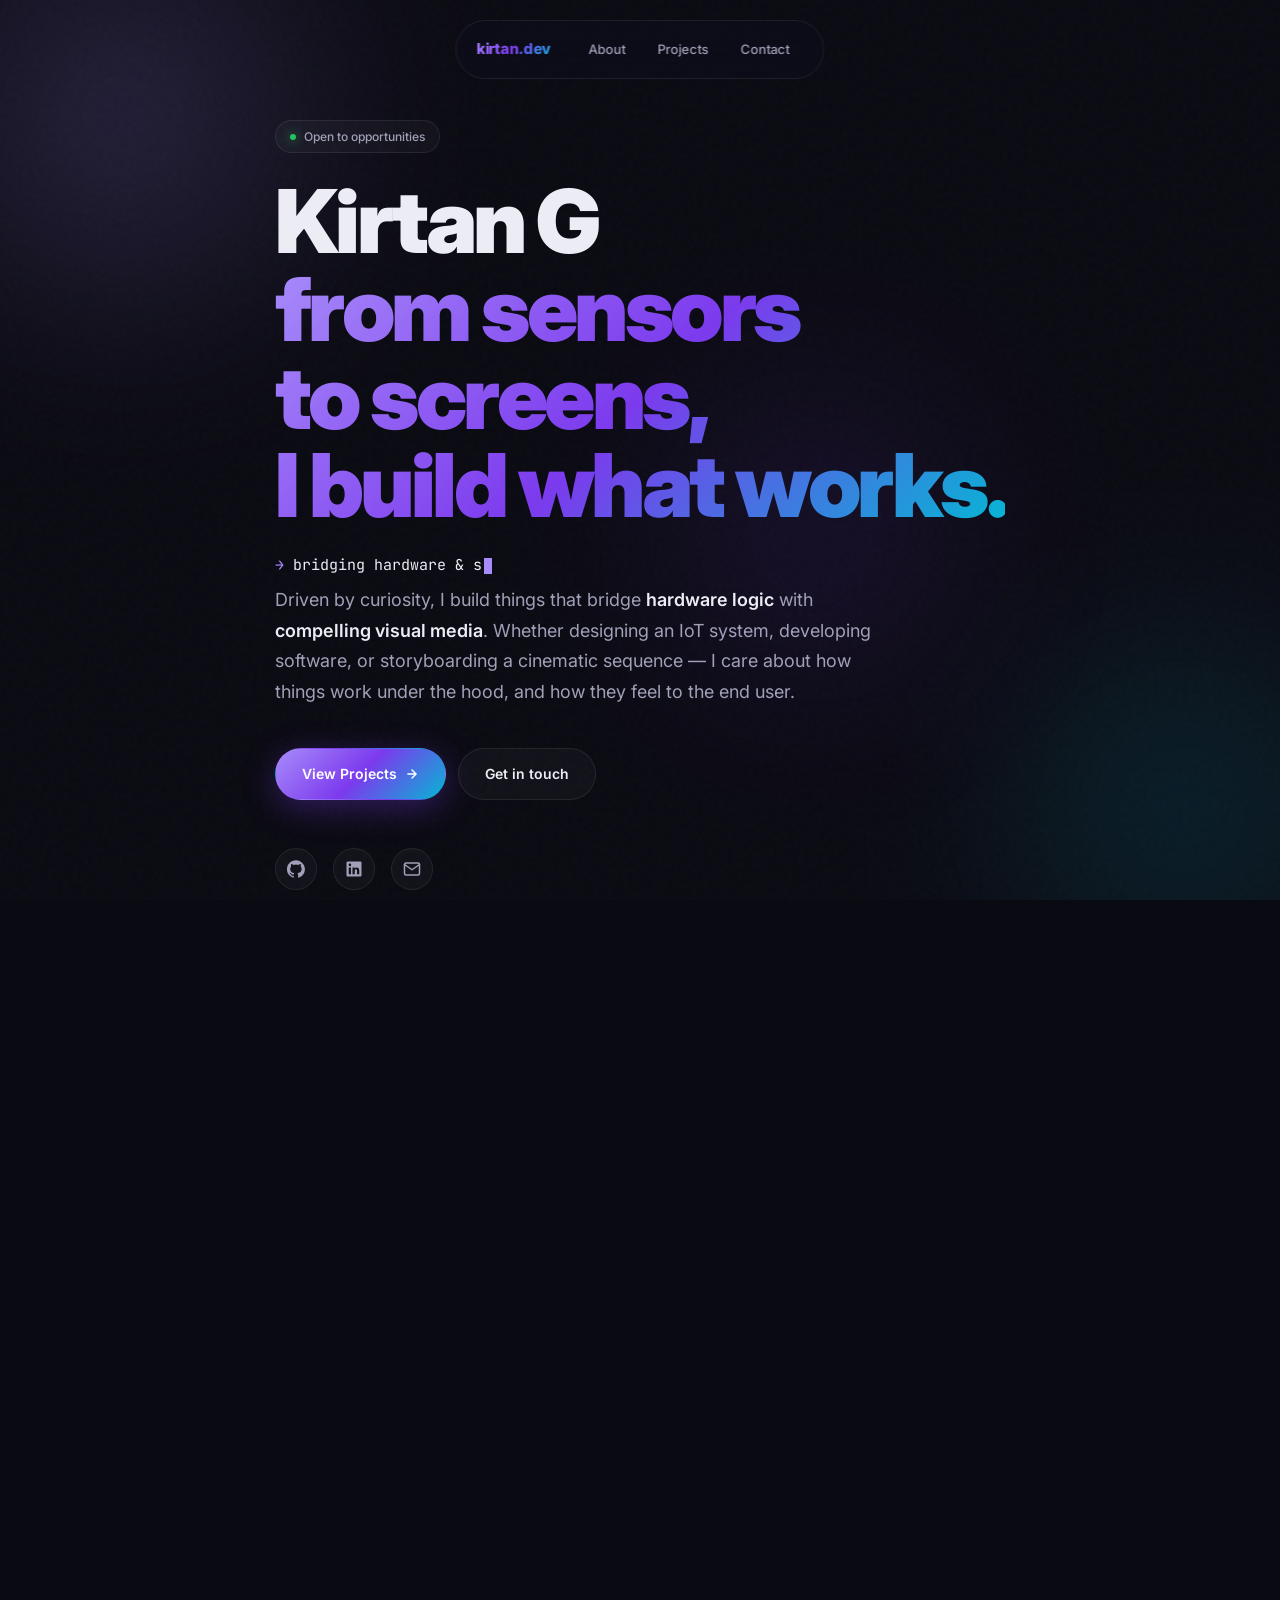
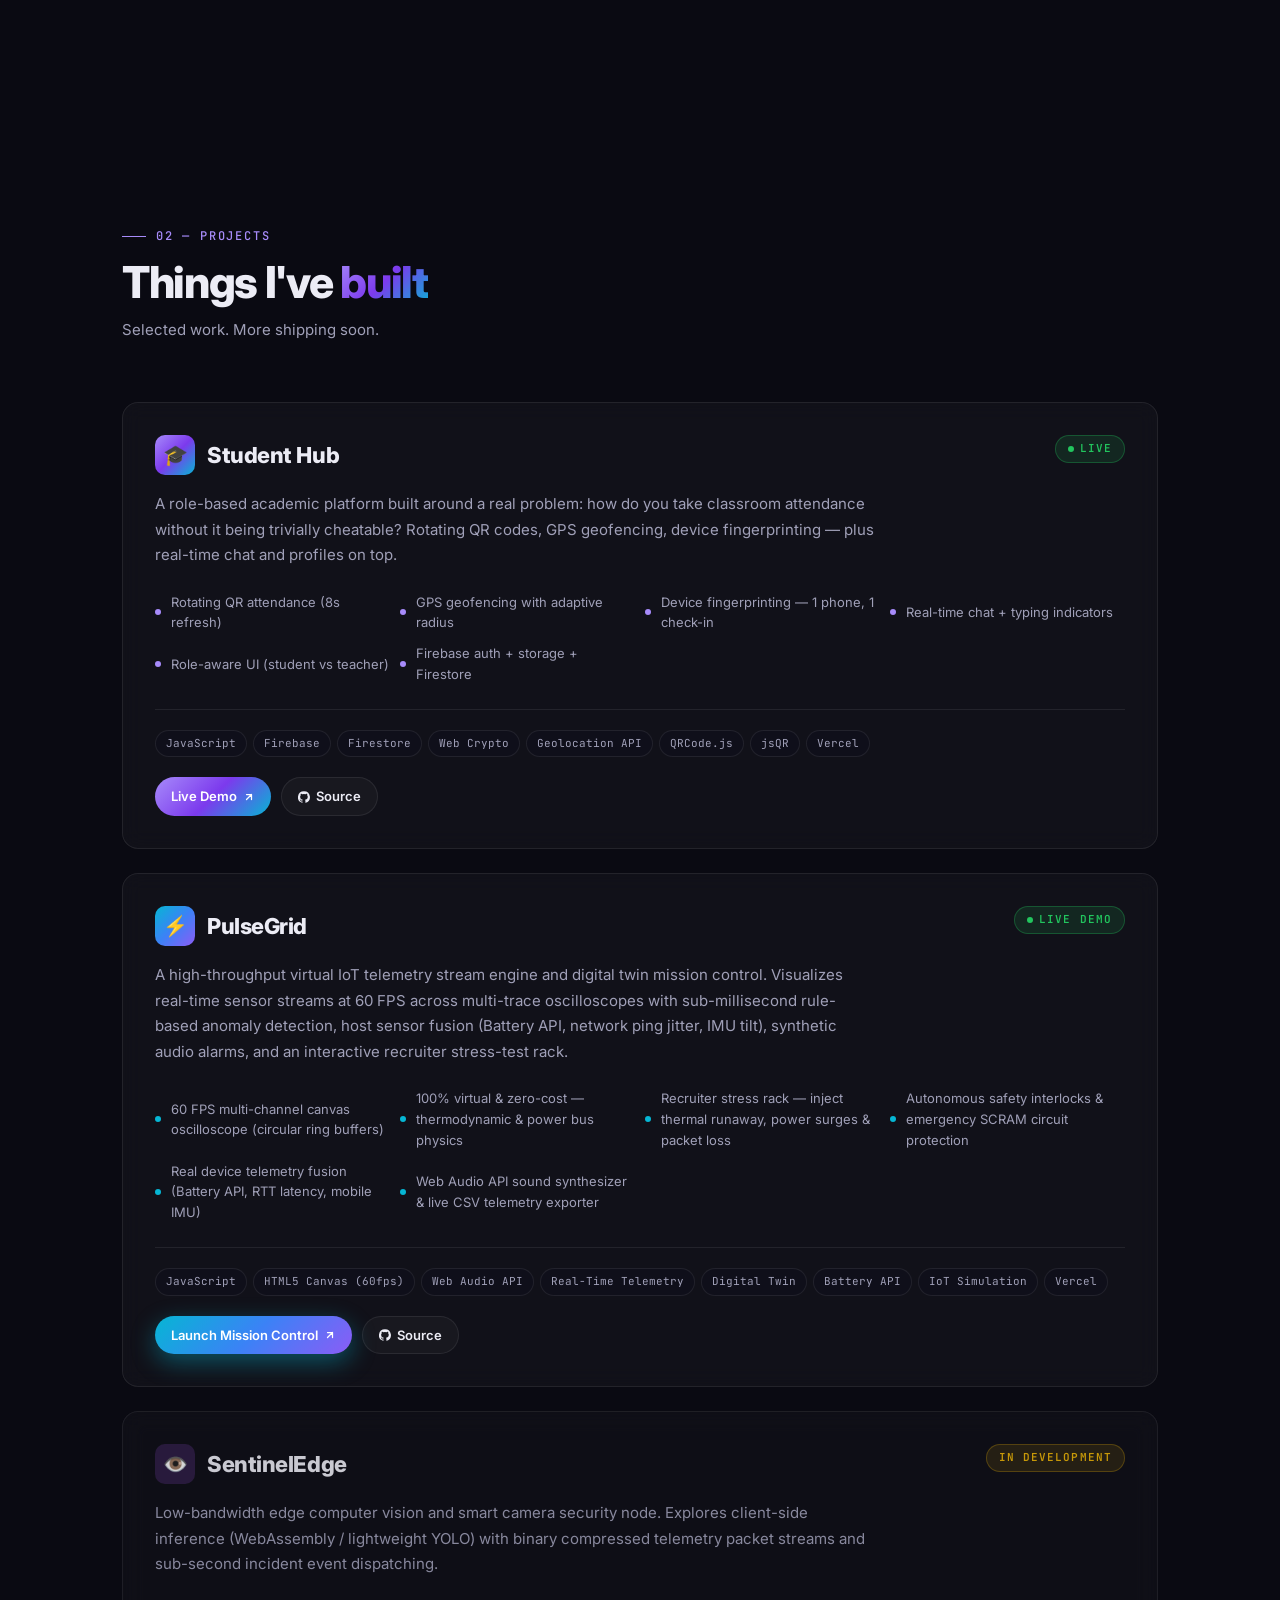
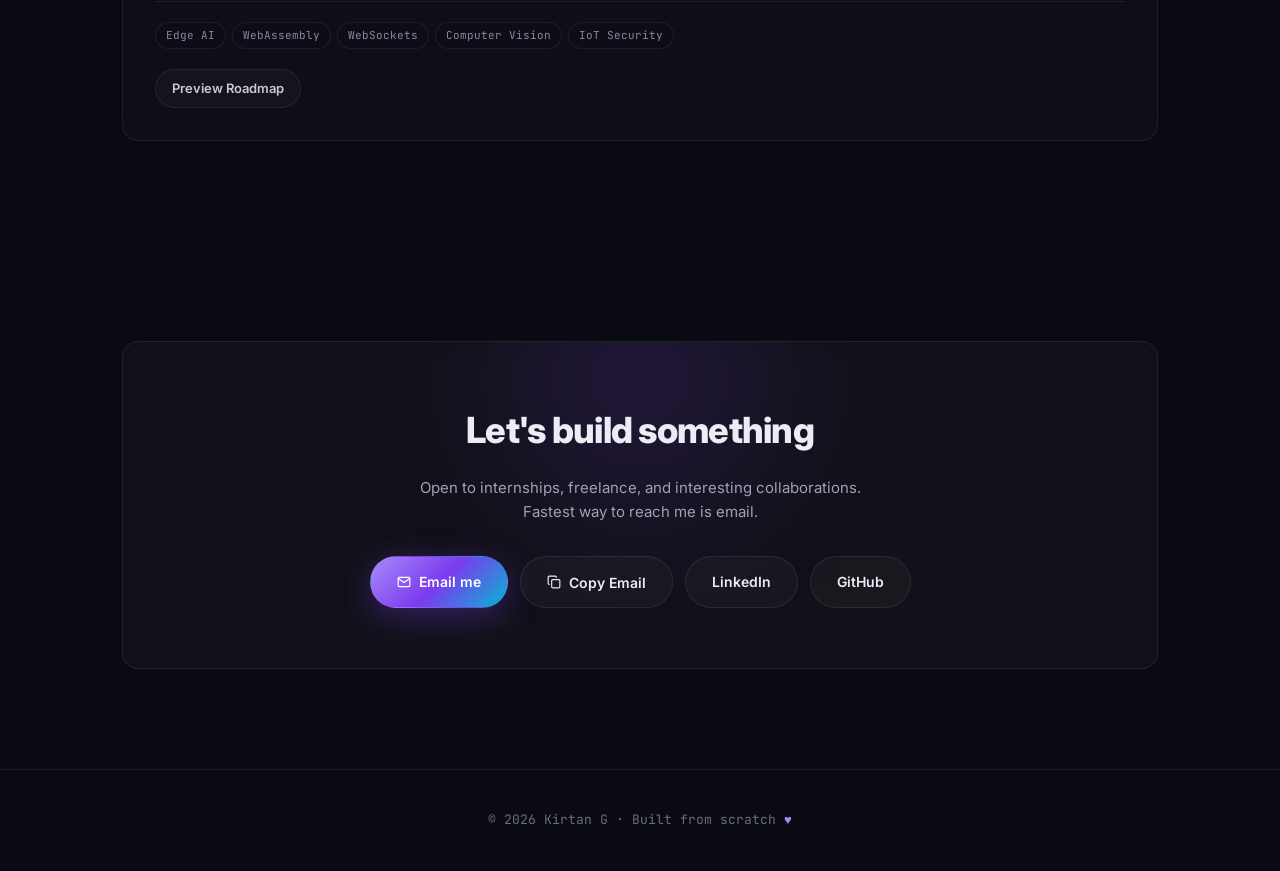
==== commit 788501b7: "feat: launch PulseGrid real-time IoT telemetry engine & showcase on portfolio" ====
--- a/index.html
+++ b/index.html
@@ -896,10 +896,7 @@
           <strong>how things work under the hood</strong>, and <strong>how they feel to the end user</strong>.
         </p>
         <p>
-          My current project, <strong>Student Hub</strong>, is a role-based academic platform built with
-          <span class="code-inline">Firebase</span> and vanilla JavaScript — handling authentication,
-          real-time chat, file uploads, and an anti-cheat attendance system using rotating QR codes,
-          GPS geofencing, and device fingerprinting.
+          My recent work spans <strong>Student Hub</strong> (a role-based academic platform with cryptographic rotating QR anti-cheat attendance, GPS geofencing, and real-time chat) and <strong>PulseGrid</strong> (a 100% virtual 60 FPS IoT telemetry engine and digital twin cockpit featuring sub-millisecond anomaly detection and host sensor fusion).
         </p>
         <p>
           I'm always looking to turn complex technical challenges into <strong>clean, accessible outcomes</strong>.
@@ -910,17 +907,17 @@
         <h4>Stack</h4>
         <div class="stack-list">
           <span class="chip">JavaScript</span>
+          <span class="chip">HTML5 Canvas (60fps)</span>
+          <span class="chip">IoT &amp; Telemetry</span>
+          <span class="chip">Digital Twins</span>
+          <span class="chip">Web Audio API</span>
           <span class="chip">Firebase</span>
           <span class="chip">Firestore</span>
-          <span class="chip">Auth</span>
-          <span class="chip">HTML5</span>
-          <span class="chip">CSS3</span>
-          <span class="chip">IoT</span>
+          <span class="chip">Web Crypto API</span>
+          <span class="chip">Geolocation API</span>
+          <span class="chip">Battery API</span>
           <span class="chip">REST APIs</span>
-          <span class="chip">Web Crypto</span>
-          <span class="chip">Geolocation</span>
-          <span class="chip">Git</span>
-          <span class="chip">Vercel</span>
+          <span class="chip">Git &amp; Vercel</span>
         </div>
       </div>
     </div>
@@ -983,22 +980,79 @@
         </div>
       </div>
 
-      <div class="project-card reveal" style="opacity: 0.7;">
+      <div class="project-card reveal">
         <div class="project-header">
           <div class="project-title">
-            <span class="icon" style="background: var(--bg-2); color: var(--text-muted);">◌</span>
-            Next project
+            <span class="icon" style="background: linear-gradient(135deg, #06b6d4 0%, #3b82f6 50%, #8b5cf6 100%);">⚡</span>
+            PulseGrid
           </div>
-          <span class="project-status status-wip">In progress</span>
+          <span class="project-status status-live">Live Demo</span>
         </div>
 
         <p class="project-desc">
-          Currently exploring ideas — likely something involving real-time data,
-          IoT, or another problem worth solving properly.
+          A high-throughput virtual IoT telemetry stream engine and digital twin mission control.
+          Visualizes real-time sensor streams at 60 FPS across multi-trace oscilloscopes with sub-millisecond
+          rule-based anomaly detection, host sensor fusion (Battery API, network ping jitter, IMU tilt),
+          synthetic audio alarms, and an interactive recruiter stress-test rack.
         </p>
 
+        <div class="project-features">
+          <div class="feature"><span class="dot" style="background:#06b6d4;"></span> 60 FPS multi-channel canvas oscilloscope (circular ring buffers)</div>
+          <div class="feature"><span class="dot" style="background:#06b6d4;"></span> 100% virtual &amp; zero-cost &mdash; thermodynamic &amp; power bus physics</div>
+          <div class="feature"><span class="dot" style="background:#06b6d4;"></span> Recruiter stress rack &mdash; inject thermal runaway, power surges &amp; packet loss</div>
+          <div class="feature"><span class="dot" style="background:#06b6d4;"></span> Autonomous safety interlocks &amp; emergency SCRAM circuit protection</div>
+          <div class="feature"><span class="dot" style="background:#06b6d4;"></span> Real device telemetry fusion (Battery API, RTT latency, mobile IMU)</div>
+          <div class="feature"><span class="dot" style="background:#06b6d4;"></span> Web Audio API sound synthesizer &amp; live CSV telemetry exporter</div>
+        </div>
+
+        <div class="project-tags">
+          <span class="tag">JavaScript</span>
+          <span class="tag">HTML5 Canvas (60fps)</span>
+          <span class="tag">Web Audio API</span>
+          <span class="tag">Real-Time Telemetry</span>
+          <span class="tag">Digital Twin</span>
+          <span class="tag">Battery API</span>
+          <span class="tag">IoT Simulation</span>
+          <span class="tag">Vercel</span>
+        </div>
+
         <div class="project-links">
-          <a href="#contact" class="link-ghost">Stay tuned</a>
+          <a href="./pulsegrid/index.html" class="link-primary" style="background: linear-gradient(135deg, #06b6d4 0%, #3b82f6 50%, #8b5cf6 100%); box-shadow: 0 8px 24px rgba(6, 182, 212, 0.4);">
+            Launch Mission Control
+            <svg width="12" height="12" viewBox="0 0 24 24" fill="none" stroke="currentColor" stroke-width="2.5" stroke-linecap="round" stroke-linejoin="round"><path d="M7 17 17 7M7 7h10v10"/></svg>
+          </a>
+          <a href="https://github.com/Kirtanx3" target="_blank" rel="noopener" class="link-ghost">
+            <svg width="12" height="12" viewBox="0 0 24 24" fill="currentColor"><path d="M12 .3a12 12 0 0 0-3.8 23.4c.6.1.8-.3.8-.6v-2c-3.3.7-4-1.6-4-1.6-.6-1.4-1.4-1.8-1.4-1.8-1-.7.1-.7.1-.7 1.2.1 1.9 1.2 1.9 1.2 1 1.8 2.8 1.3 3.5 1 0-.8.4-1.3.7-1.6-2.7-.3-5.5-1.3-5.5-5.9 0-1.3.5-2.4 1.2-3.2-.1-.3-.5-1.5.1-3.2 0 0 1-.3 3.3 1.2a11.5 11.5 0 0 1 6 0c2.3-1.5 3.3-1.2 3.3-1.2.6 1.7.2 2.9.1 3.2.8.8 1.2 1.9 1.2 3.2 0 4.6-2.8 5.6-5.5 5.9.4.4.8 1.1.8 2.2v3.3c0 .3.2.7.8.6A12 12 0 0 0 12 .3"/></svg>
+            Source
+          </a>
+        </div>
+      </div>
+
+      <div class="project-card reveal" style="opacity: 0.85;">
+        <div class="project-header">
+          <div class="project-title">
+            <span class="icon" style="background: rgba(168, 85, 247, 0.2); color: #c084fc;">👁️</span>
+            SentinelEdge
+          </div>
+          <span class="project-status status-wip">In Development</span>
+        </div>
+
+        <p class="project-desc">
+          Low-bandwidth edge computer vision and smart camera security node. Explores client-side
+          inference (WebAssembly / lightweight YOLO) with binary compressed telemetry packet streams
+          and sub-second incident event dispatching.
+        </p>
+
+        <div class="project-tags">
+          <span class="tag">Edge AI</span>
+          <span class="tag">WebAssembly</span>
+          <span class="tag">WebSockets</span>
+          <span class="tag">Computer Vision</span>
+          <span class="tag">IoT Security</span>
+        </div>
+
+        <div class="project-links">
+          <a href="#contact" class="link-ghost">Preview Roadmap</a>
         </div>
       </div>
     </div>
@@ -1157,4 +1211,5 @@
   <span>📋 Email copied to clipboard!</span>
 </div>
 </body>
-</html>+</html>
+
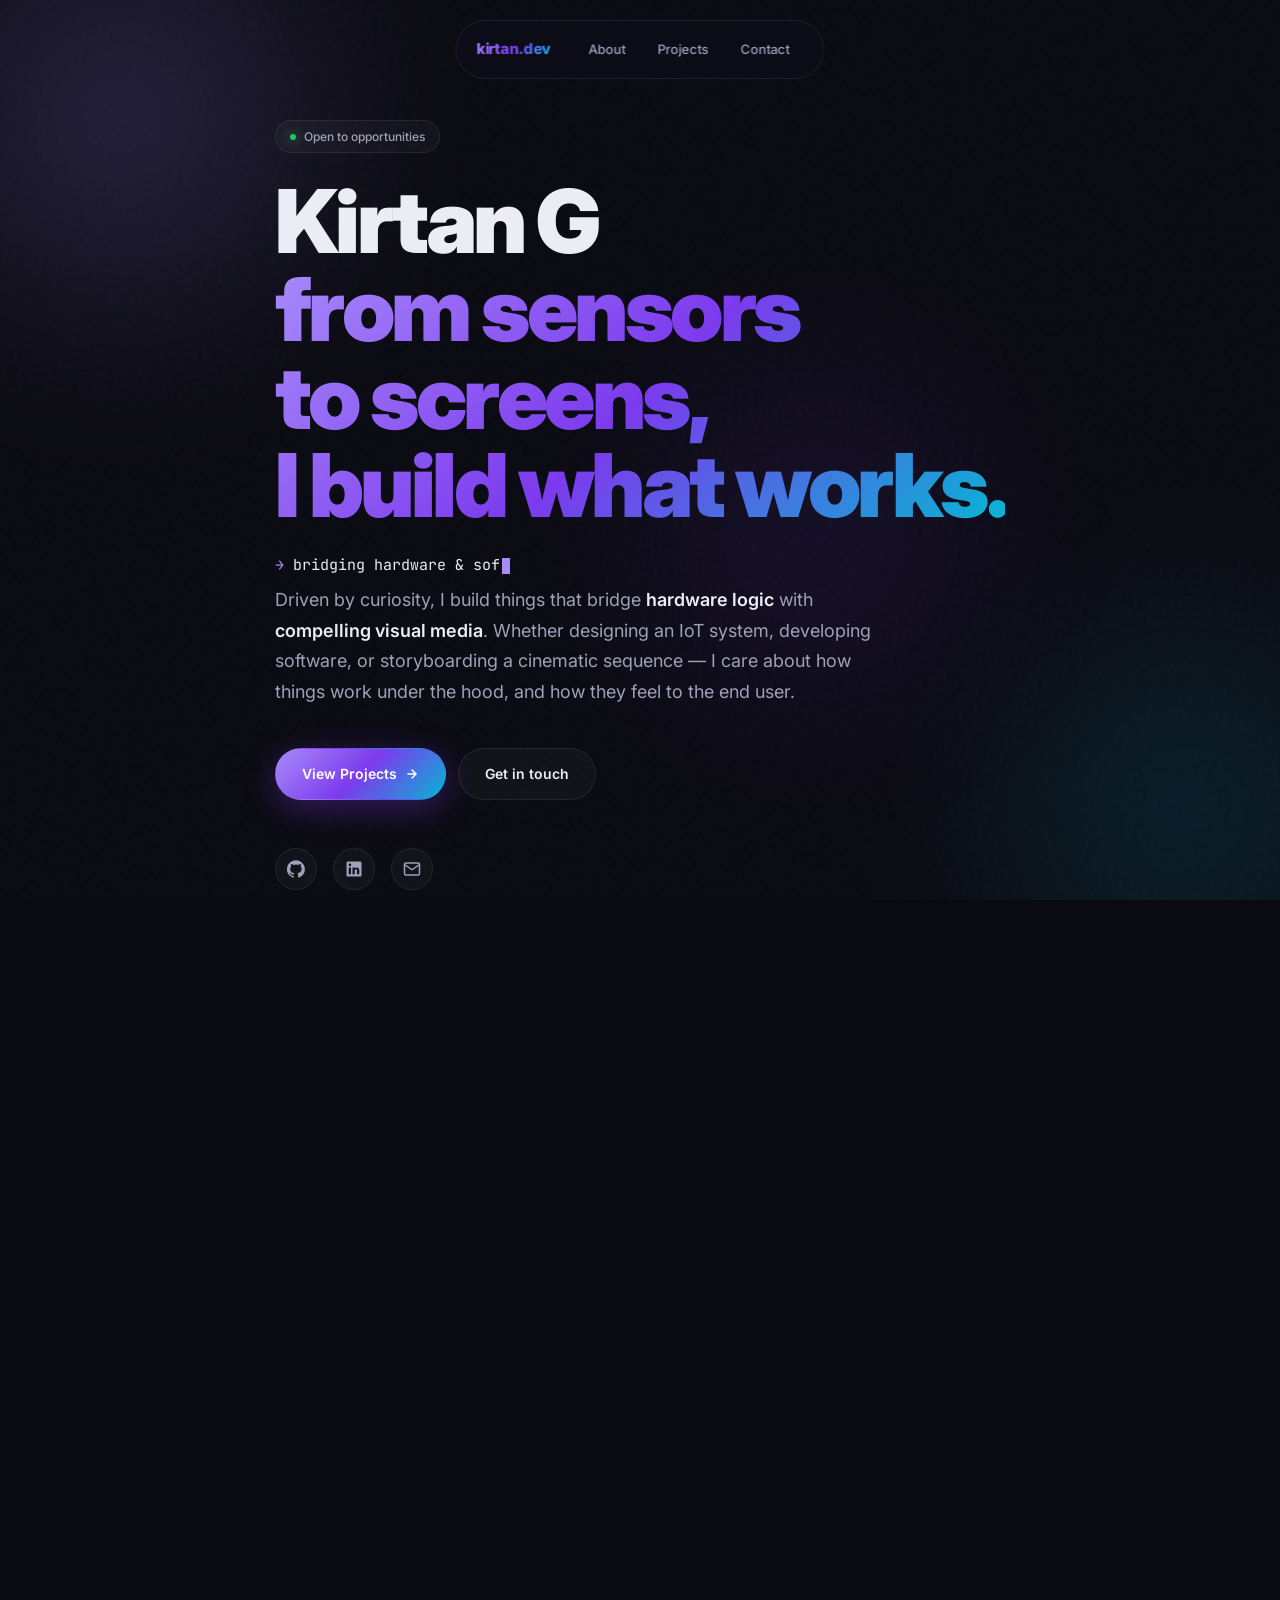
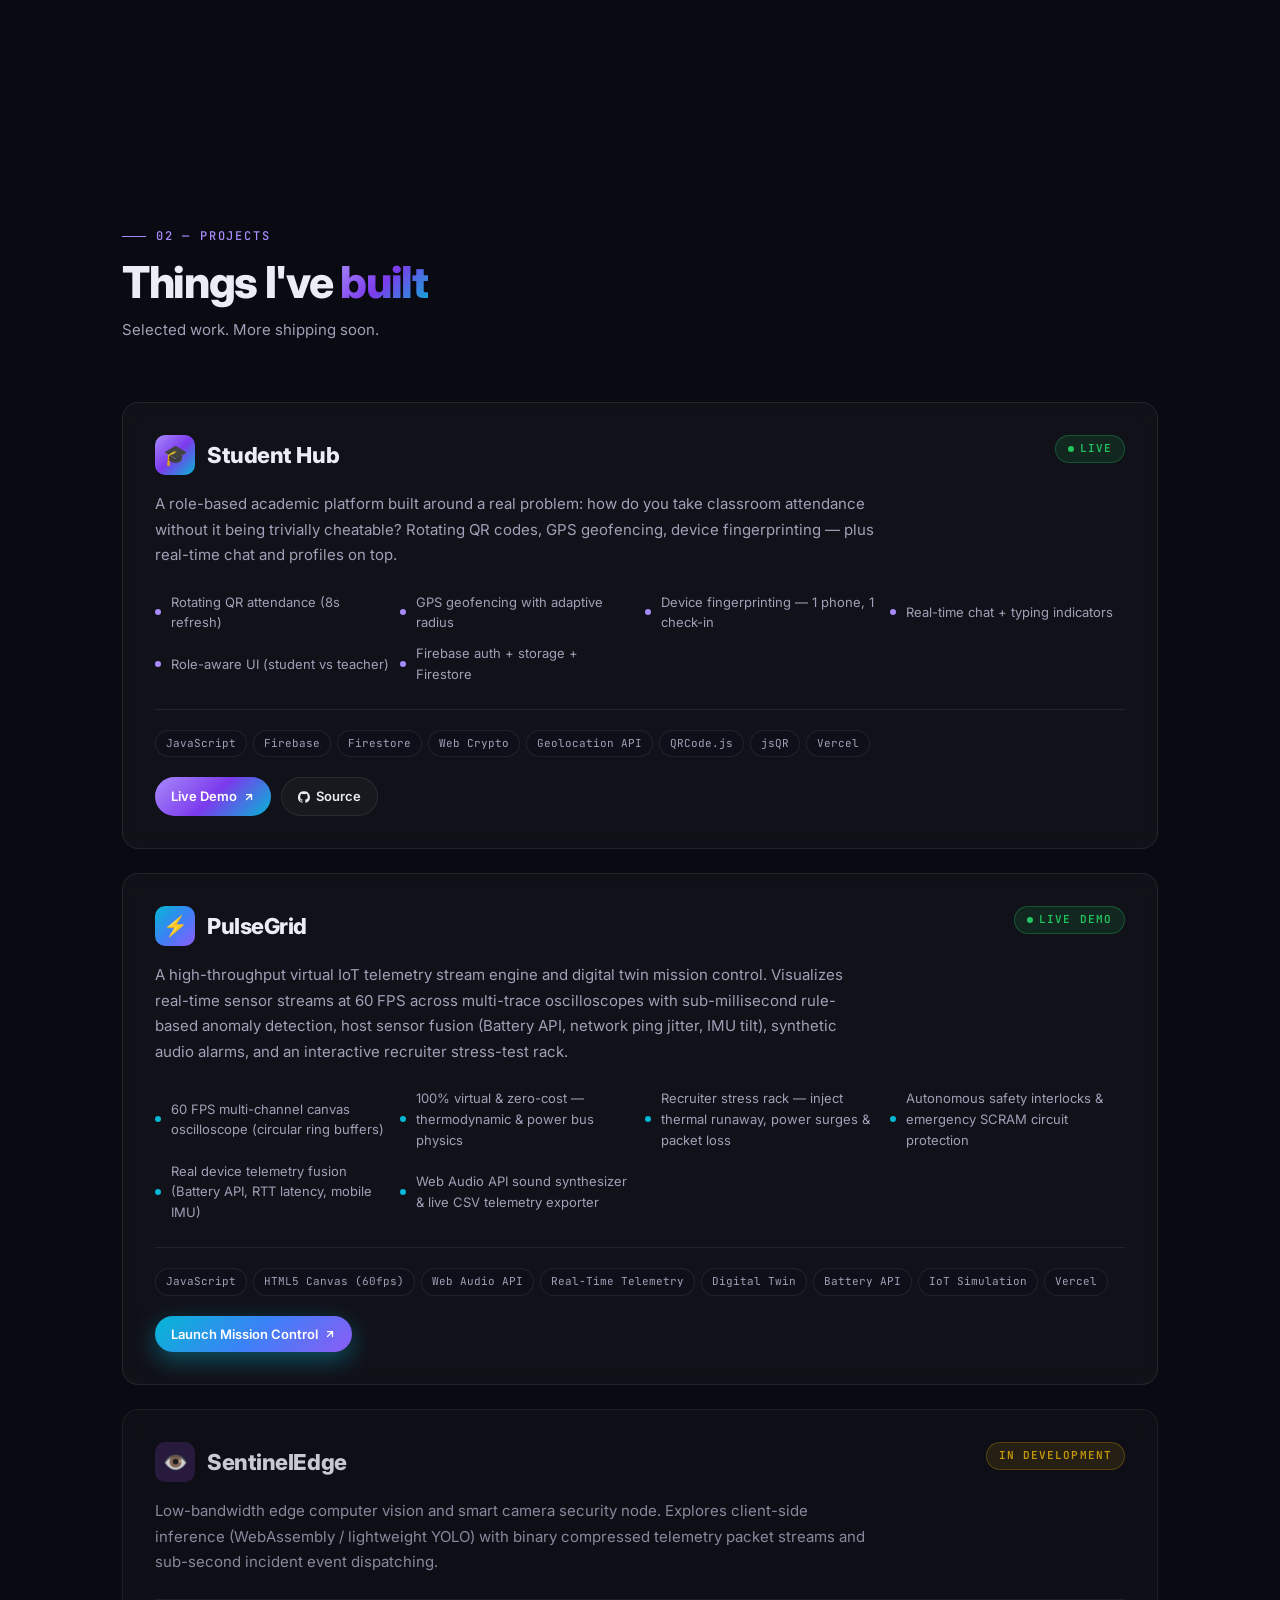
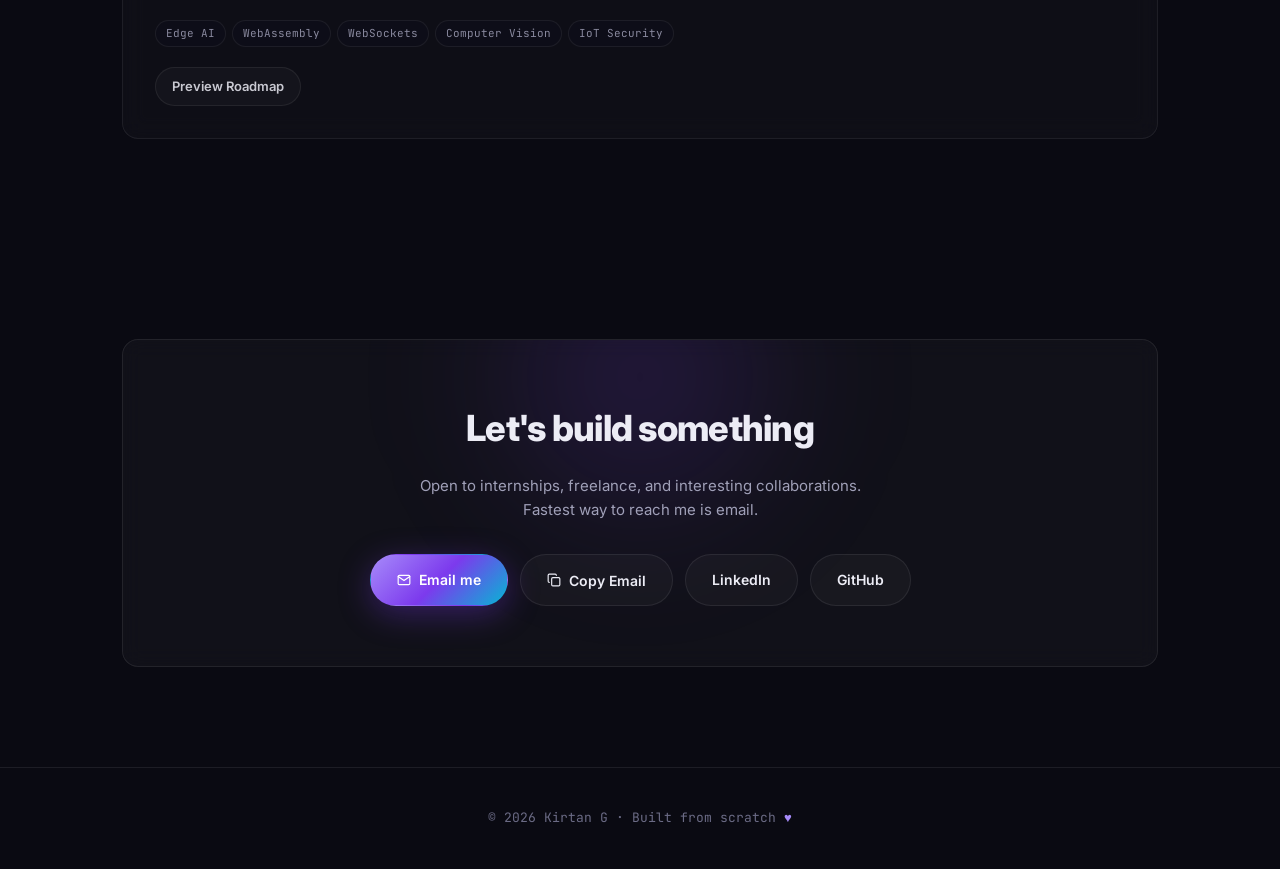
==== commit caa17211: "chore: remove github source button from pulsegrid project card" ====
--- a/index.html
+++ b/index.html
@@ -1021,10 +1021,7 @@
             Launch Mission Control
             <svg width="12" height="12" viewBox="0 0 24 24" fill="none" stroke="currentColor" stroke-width="2.5" stroke-linecap="round" stroke-linejoin="round"><path d="M7 17 17 7M7 7h10v10"/></svg>
           </a>
-          <a href="https://github.com/Kirtanx3" target="_blank" rel="noopener" class="link-ghost">
-            <svg width="12" height="12" viewBox="0 0 24 24" fill="currentColor"><path d="M12 .3a12 12 0 0 0-3.8 23.4c.6.1.8-.3.8-.6v-2c-3.3.7-4-1.6-4-1.6-.6-1.4-1.4-1.8-1.4-1.8-1-.7.1-.7.1-.7 1.2.1 1.9 1.2 1.9 1.2 1 1.8 2.8 1.3 3.5 1 0-.8.4-1.3.7-1.6-2.7-.3-5.5-1.3-5.5-5.9 0-1.3.5-2.4 1.2-3.2-.1-.3-.5-1.5.1-3.2 0 0 1-.3 3.3 1.2a11.5 11.5 0 0 1 6 0c2.3-1.5 3.3-1.2 3.3-1.2.6 1.7.2 2.9.1 3.2.8.8 1.2 1.9 1.2 3.2 0 4.6-2.8 5.6-5.5 5.9.4.4.8 1.1.8 2.2v3.3c0 .3.2.7.8.6A12 12 0 0 0 12 .3"/></svg>
-            Source
-          </a>
+
         </div>
       </div>
 
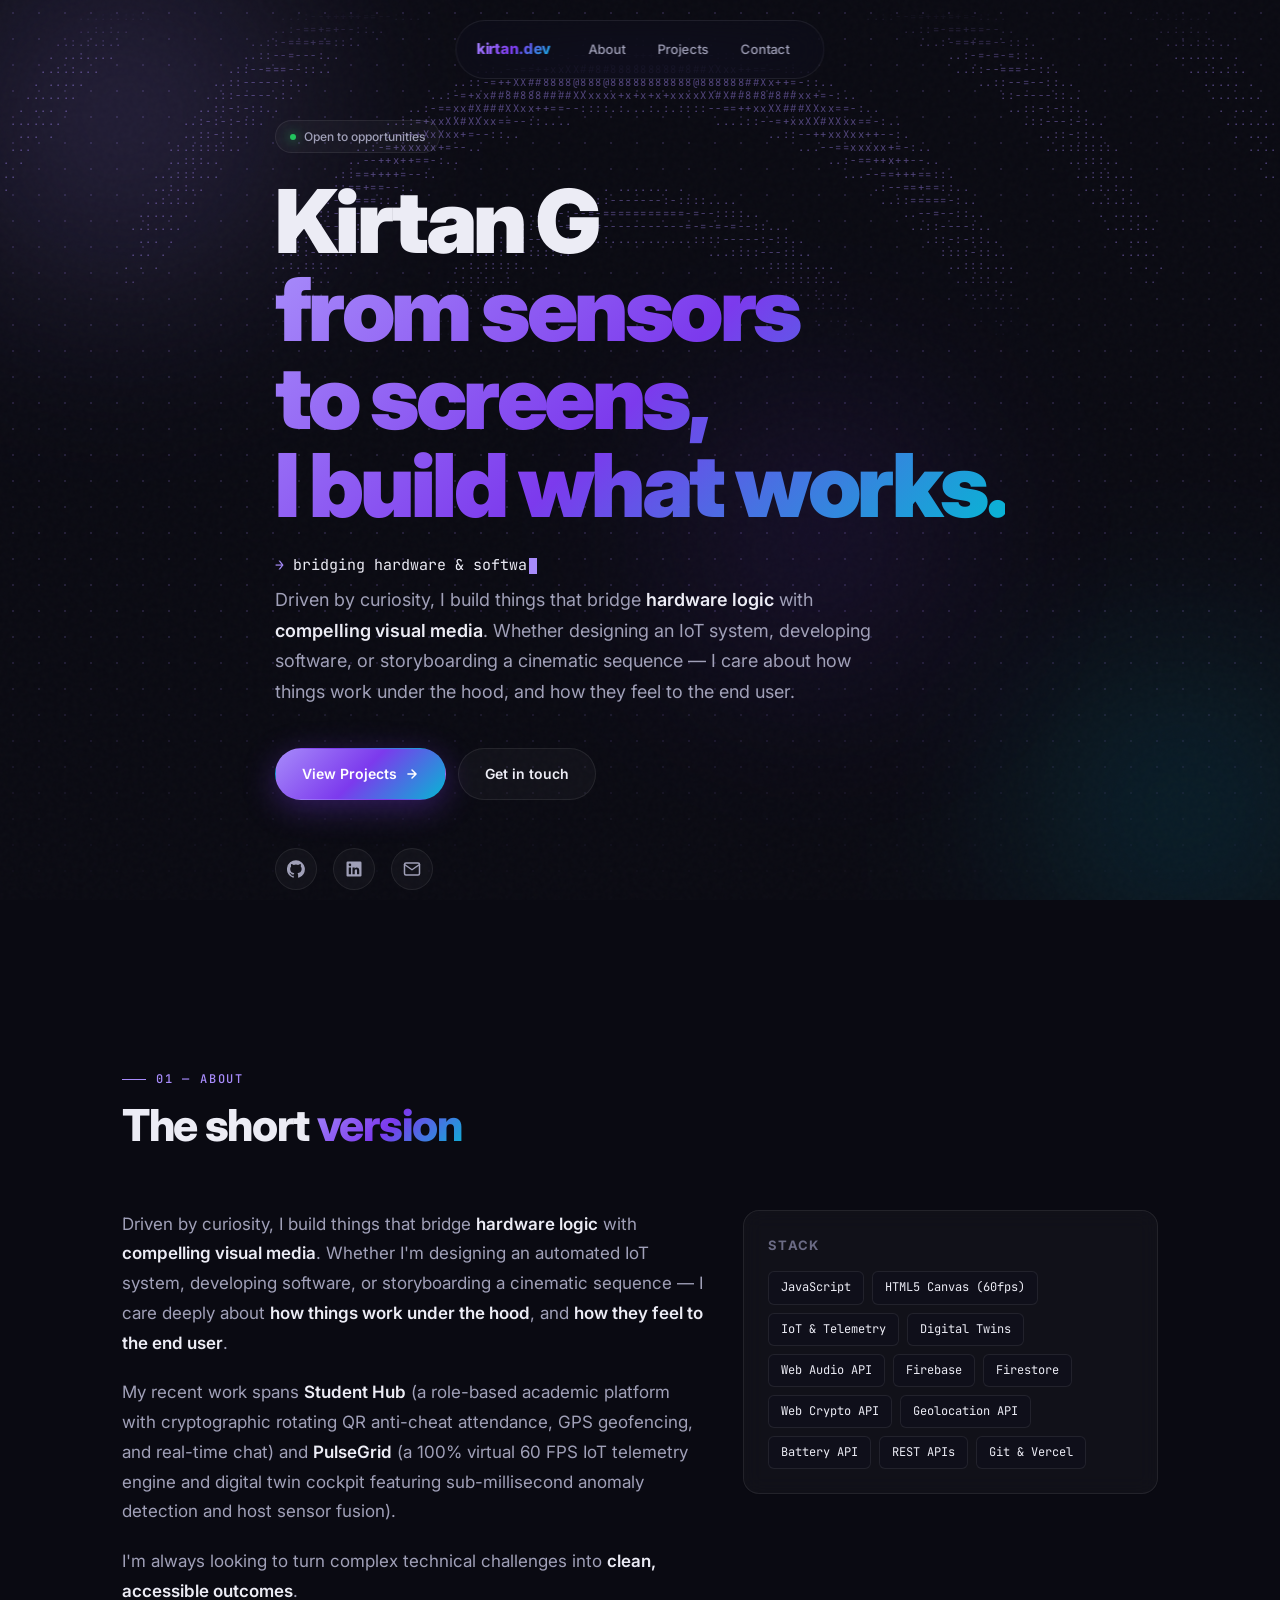
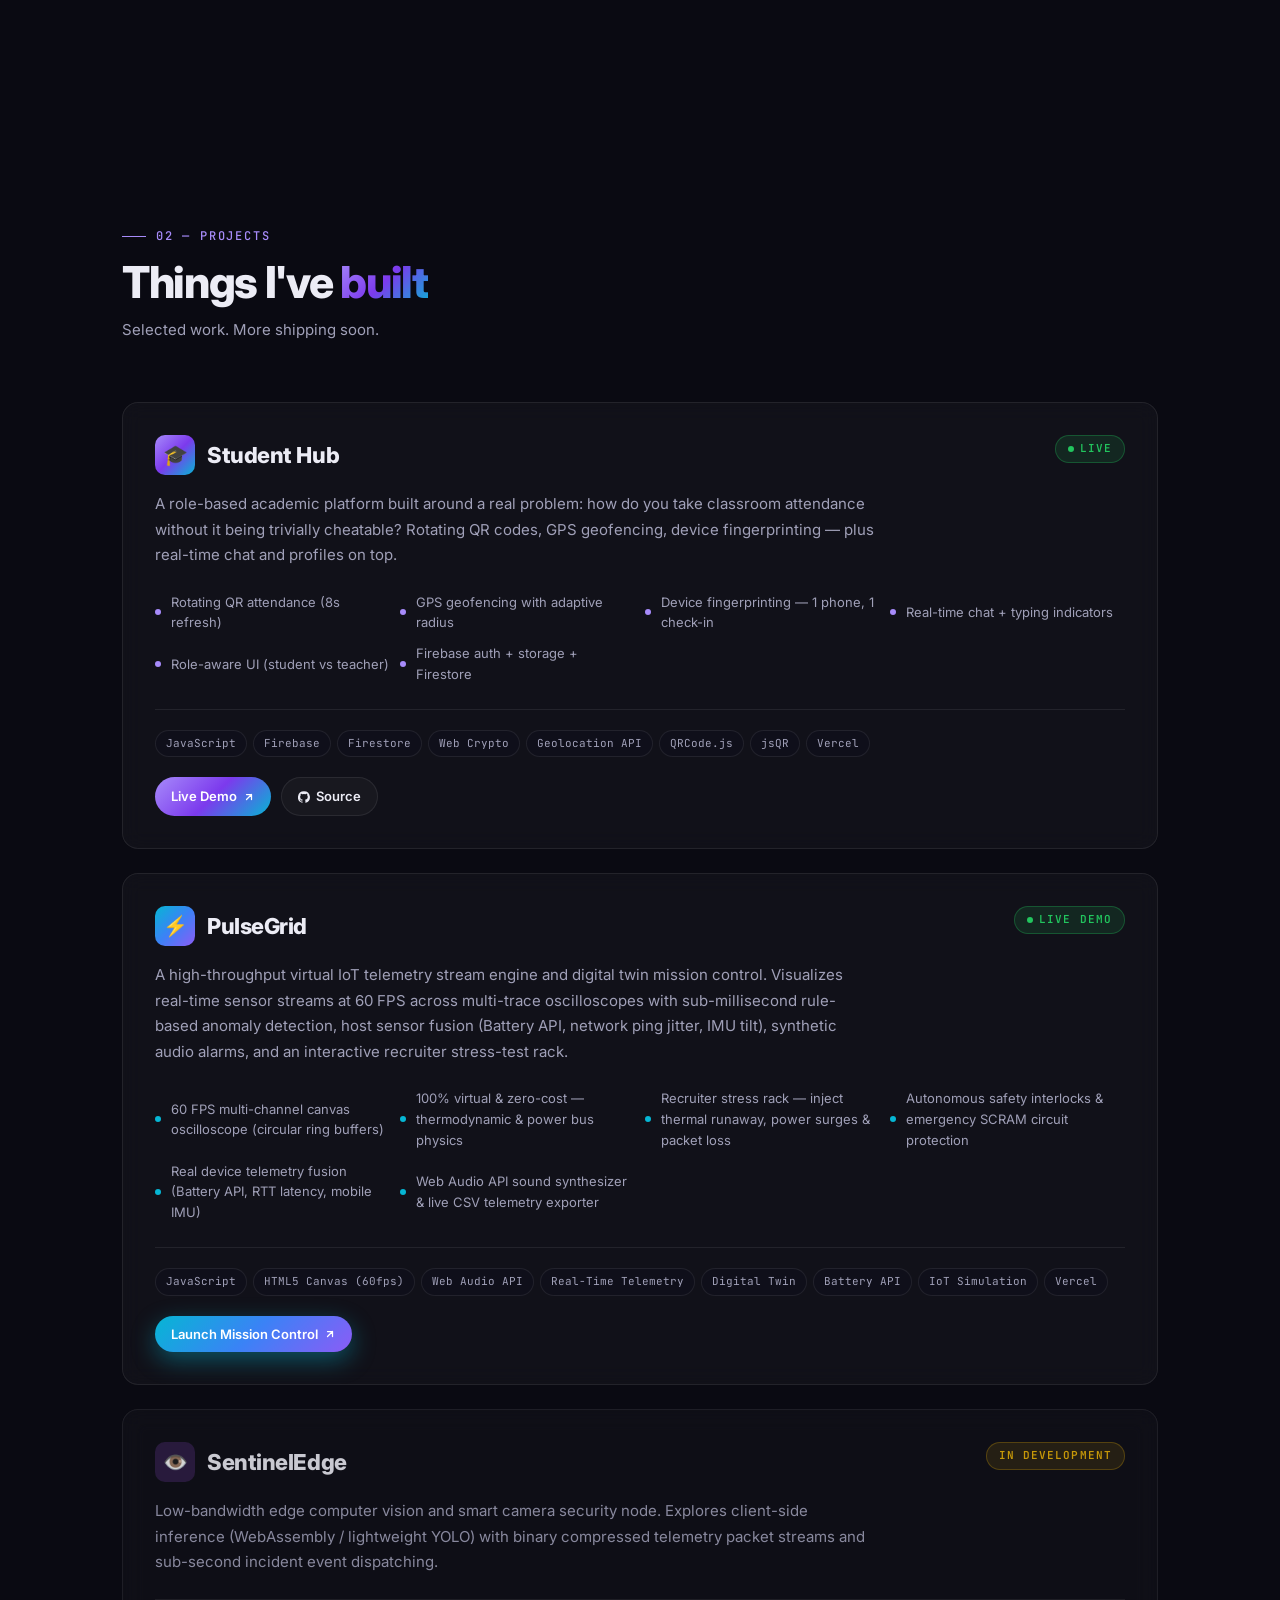
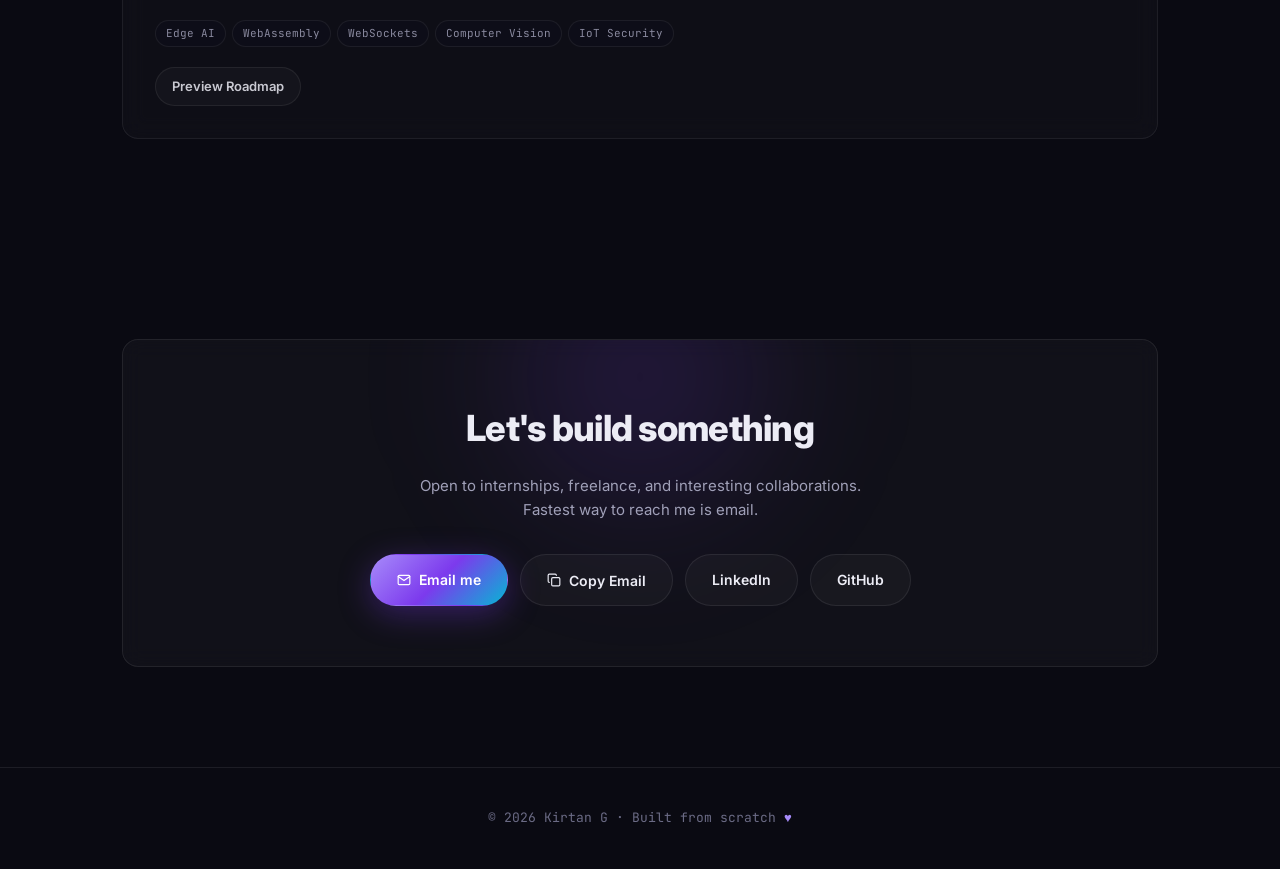
==== commit 477e2762: "feat: add interactive OpenClaw-style ASCII dithered wave background animation to hero" ====
--- a/index.html
+++ b/index.html
@@ -190,6 +190,59 @@
   flex-direction: column;
   justify-content: center;
   padding: 120px 0 80px;
+  position: relative;
+  overflow: hidden;
+}
+
+.hero::before {
+  content: '';
+  position: absolute;
+  inset: 0;
+  z-index: 0;
+  pointer-events: none;
+  background-image: radial-gradient(rgba(167, 139, 250, 0.16) 1px, transparent 1.5px);
+  background-size: 26px 26px;
+  mask-image: linear-gradient(#000 0%, #000 65%, transparent 95%);
+  -webkit-mask-image: linear-gradient(#000 0%, #000 65%, transparent 95%);
+}
+
+.hero-art {
+  position: absolute;
+  top: 10px;
+  left: 50%;
+  transform: translateX(-50%);
+  width: 100%;
+  max-width: 100vw;
+  display: flex;
+  justify-content: center;
+  align-items: flex-start;
+  pointer-events: none;
+  user-select: none;
+  overflow: hidden;
+  z-index: 0;
+  mask-image: linear-gradient(to bottom, transparent 0%, #000 15%, #000 75%, transparent 98%);
+  -webkit-mask-image: linear-gradient(to bottom, transparent 0%, #000 15%, #000 75%, transparent 98%);
+}
+
+.hero-art pre {
+  font-family: var(--mono);
+  letter-spacing: 1.5px;
+  color: var(--accent);
+  opacity: 0.45;
+  flex-shrink: 0;
+  margin: 0;
+  font-size: 10.5px;
+  line-height: 1.25;
+  text-shadow: 0 0 16px rgba(167, 139, 250, 0.25);
+  transition: opacity 0.5s ease;
+}
+
+@media (max-width: 768px) {
+  .hero-art pre {
+    font-size: 7px;
+    letter-spacing: 0.8px;
+    opacity: 0.35;
+  }
 }
 
 .hero-badge {
@@ -808,6 +861,7 @@
 @media (prefers-reduced-motion: reduce) {
   html { scroll-behavior: auto; }
   .orb { animation: none !important; }
+  .hero-art pre { animation: none !important; }
   .hero-badge .pulse { animation: none !important; }
   .status-live::before { animation: none !important; }
   .hero .typing-line .caret { animation: none !important; }
@@ -835,6 +889,9 @@
 </nav>
 
 <header class="hero">
+  <div class="hero-art" aria-hidden="true">
+    <pre id="heroArtPre"></pre>
+  </div>
   <div class="container">
     <a href="#contact" class="hero-badge">
       <span class="pulse"></span>
@@ -1202,6 +1259,179 @@
     }
   });
 }, { passive: true });
+
+// ============ OPENCLAW-STYLE ASCII DITHERED HERO ANIMATION ============
+(() => {
+  const preEl = document.getElementById('heroArtPre');
+  const heroEl = document.querySelector('.hero');
+  if (!preEl || !heroEl) return;
+
+  const reducedMotion = window.matchMedia('(prefers-reduced-motion: reduce)').matches;
+  const FRAME_INTERVAL = 1000 / 30; // 30 FPS active
+  const IDLE_INTERVAL = 100;        // 10 FPS idle
+  const RATIO = 1.9;
+  const GLOW_INTENSITY = 0.6;
+  const CHAR_RAMP = ' .:-=+xX#8@';
+  const COLS = 220;
+  const ROWS = 26;
+
+  // 4x4 Bayer Matrix for ordered dithering
+  const BAYER = [
+    [ 0,  8,  2, 10],
+    [12,  4, 14,  6],
+    [ 3, 11,  1,  9],
+    [15,  7, 13,  5]
+  ];
+
+  // Precompute static geometry grid
+  const grid = Array.from({ length: ROWS }, (_, row) =>
+    Array.from({ length: COLS }, (_, col) => {
+      const dx = col - COLS / 2;
+      const dy = (31 - row) * RATIO;
+      const dist = Math.sqrt(dx * dx + dy * dy);
+      const angleEnv = Math.sin(Math.atan2(dy, dx)) ** 2;
+      const outerFalloff = Math.min(Math.max(1.15 - dist / 110, 0), 1);
+      const innerCutout = Math.min(Math.max((dist - 24) / 18, 0), 1);
+      return {
+        dist,
+        envelope: angleEnv * outerFalloff * innerCutout * 1.4,
+        threshold: (BAYER[row % 4][col % 4] + 0.5) / 16
+      };
+    })
+  );
+
+  function render(timeSec = 0, target = null) {
+    let out = '';
+    const hasTarget = target !== null && target.presence > 0;
+    const presence = hasTarget ? Math.min(target.presence, 1) : 0;
+
+    for (let r = 0; r < ROWS; r++) {
+      const row = grid[r];
+      for (let c = 0; c < COLS; c++) {
+        const cell = row[c];
+        let mDist = cell.dist;
+        let flare = 0;
+
+        if (hasTarget) {
+          const dx = c - target.col;
+          const dy = (r - target.row) * RATIO;
+          const mouseDist = Math.sqrt(dx * dx + dy * dy);
+          const s = mouseDist / 20;
+
+          if (mouseDist > 0 && s < 2.5) {
+            const push = 9 * presence * s * Math.exp(0.5 - s * s) * Math.SQRT2;
+            const warpedCol = c - (dx / mouseDist) * push;
+            const warpedRow = r - (dy / mouseDist) * push / RATIO;
+            const fx = warpedCol - COLS / 2;
+            const fy = (31 - warpedRow) * RATIO;
+            mDist = Math.sqrt(fx * fx + fy * fy);
+            flare = Math.exp(-(s * s)) * presence * GLOW_INTENSITY;
+          }
+        }
+
+        // Harmonic sine wave sharpened with exponent 3.5
+        let wave = (0.5 + 0.5 * Math.sin(mDist * 0.3 - timeSec * 0.35)) ** 3.5 * cell.envelope * (1 + flare);
+        if (wave < 0.05) wave = 0;
+        else if (wave > 1) wave = 1;
+
+        const scaled = wave * 10;
+        const charIdx = Math.min(10, Math.floor(scaled) + (scaled % 1 > cell.threshold ? 1 : 0));
+        out += CHAR_RAMP[charIdx];
+      }
+      out += '\n';
+    }
+    return out;
+  }
+
+  // Initial render
+  preEl.textContent = render(0, null);
+  if (reducedMotion) return;
+
+  // Animation loop & interactive physics state
+  let rafId = 0;
+  let lastTime = 0;
+  let isIntersecting = true;
+  let rawMouse = null;
+  let smoothX = 0;
+  let smoothY = 0;
+  let presence = 0;
+
+  const LERP_SPEED = 0.28;
+  const PRESENCE_SPEED = 0.18;
+
+  function stop() {
+    if (rafId) {
+      cancelAnimationFrame(rafId);
+      rafId = 0;
+    }
+  }
+
+  function tick(timestamp) {
+    if (document.hidden || !isIntersecting) {
+      stop();
+      return;
+    }
+
+    const interval = (rawMouse !== null || presence > 0) ? FRAME_INTERVAL : IDLE_INTERVAL;
+    if (timestamp - lastTime >= interval) {
+      lastTime = timestamp;
+
+      if (rawMouse) {
+        smoothX += (rawMouse.x - smoothX) * LERP_SPEED;
+        smoothY += (rawMouse.y - smoothY) * LERP_SPEED;
+      }
+      presence += ((rawMouse ? 1 : 0) - presence) * PRESENCE_SPEED;
+      if (!rawMouse && presence < 0.01) presence = 0;
+
+      const rect = preEl.getBoundingClientRect();
+      const target = (presence > 0 && rect.width > 0 && rect.height > 0) ? {
+        col: (smoothX / rect.width) * COLS,
+        row: (smoothY / rect.height) * ROWS,
+        presence
+      } : null;
+
+      preEl.textContent = render(timestamp / 1000, target);
+    }
+    rafId = requestAnimationFrame(tick);
+  }
+
+  function start() {
+    if (!rafId && !document.hidden && isIntersecting) {
+      rafId = requestAnimationFrame(tick);
+    }
+  }
+
+  function onPointerMove(e) {
+    if (e.pointerType === 'touch') return;
+    const rect = preEl.getBoundingClientRect();
+    rawMouse = { x: e.clientX - rect.left, y: e.clientY - rect.top };
+    if (presence === 0) {
+      smoothX = rawMouse.x;
+      smoothY = rawMouse.y;
+    }
+    start();
+  }
+
+  heroEl.addEventListener('pointermove', onPointerMove, { passive: true });
+  heroEl.addEventListener('pointerenter', onPointerMove, { passive: true });
+  heroEl.addEventListener('pointerleave', (e) => {
+    if (e.pointerType !== 'touch') rawMouse = null;
+  }, { passive: true });
+
+  document.addEventListener('visibilitychange', () => {
+    if (document.hidden) stop();
+    else start();
+  });
+
+  const heroObserver = new IntersectionObserver(([entry]) => {
+    isIntersecting = entry ? entry.isIntersecting : false;
+    if (isIntersecting) start();
+    else stop();
+  }, { rootMargin: '160px 0px' });
+
+  heroObserver.observe(heroEl);
+  start();
+})();
 </script>
 
 <div id="copyToast" class="copy-toast">
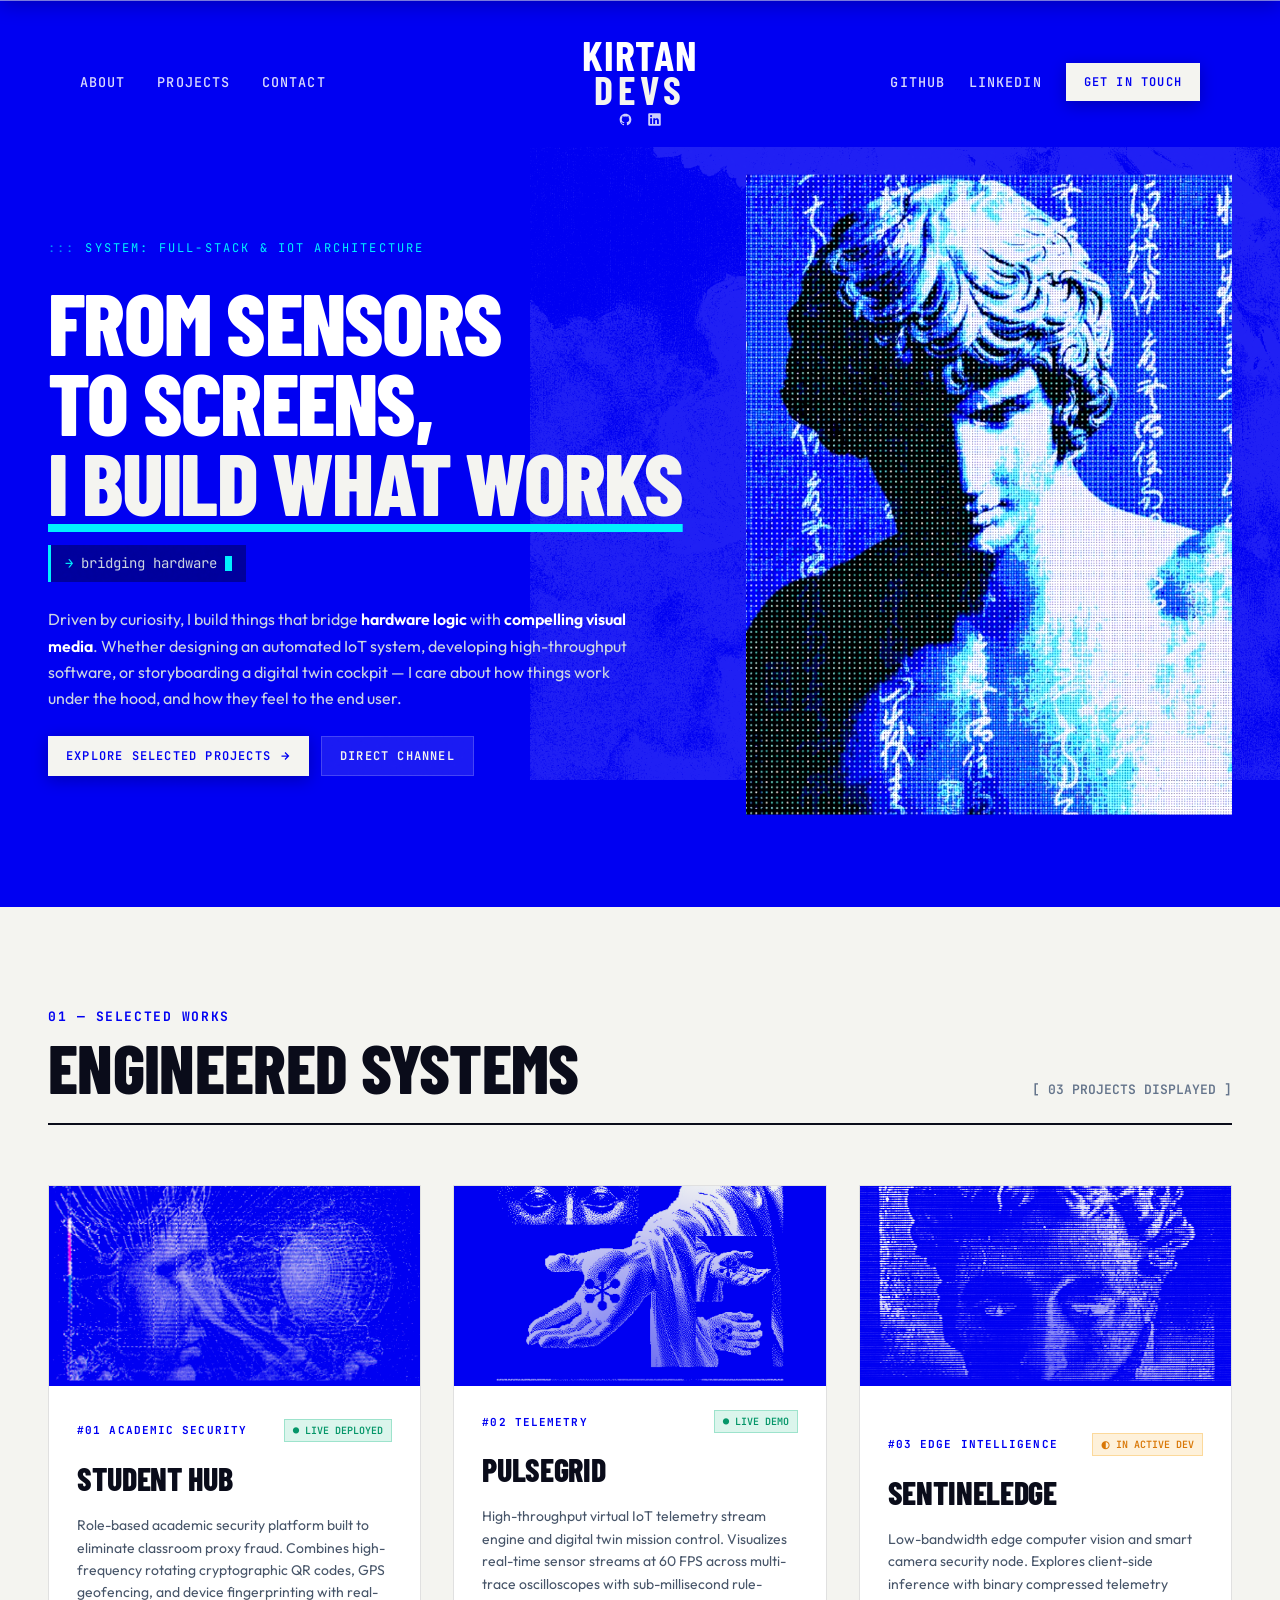
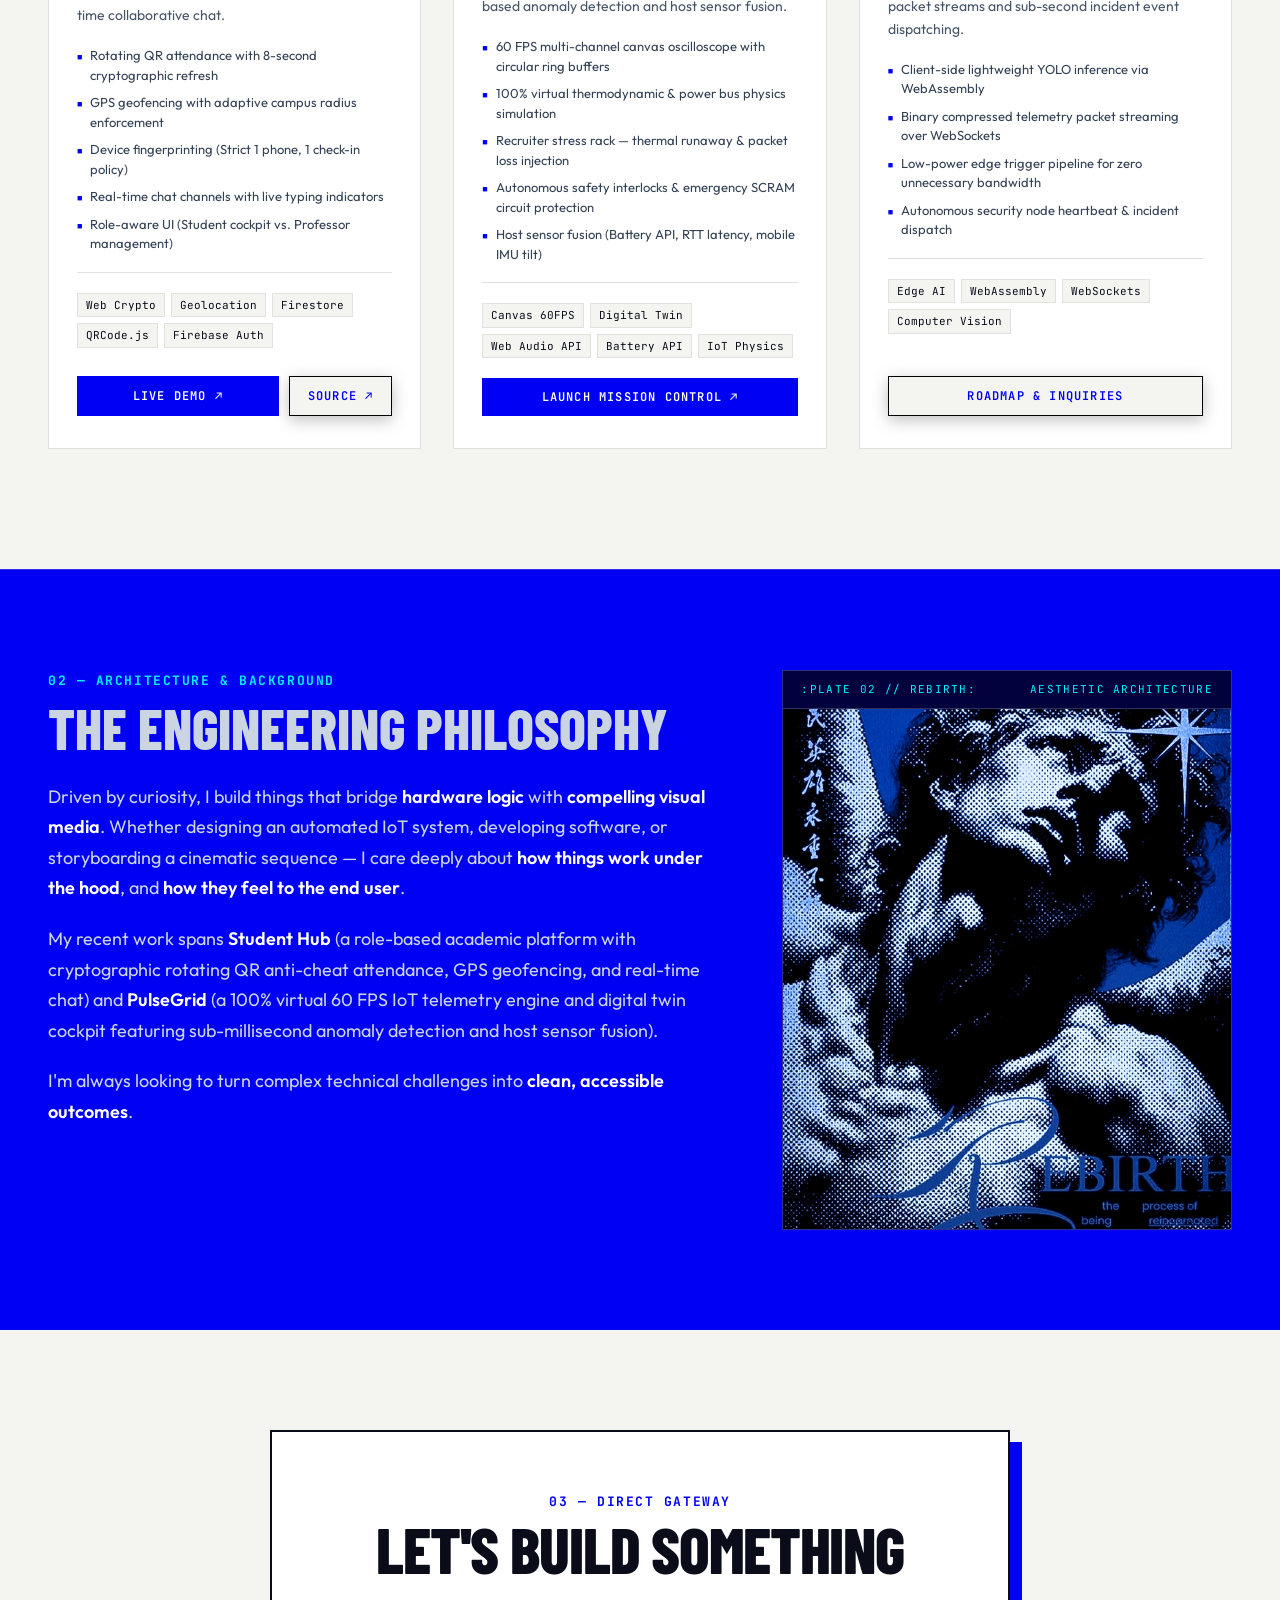
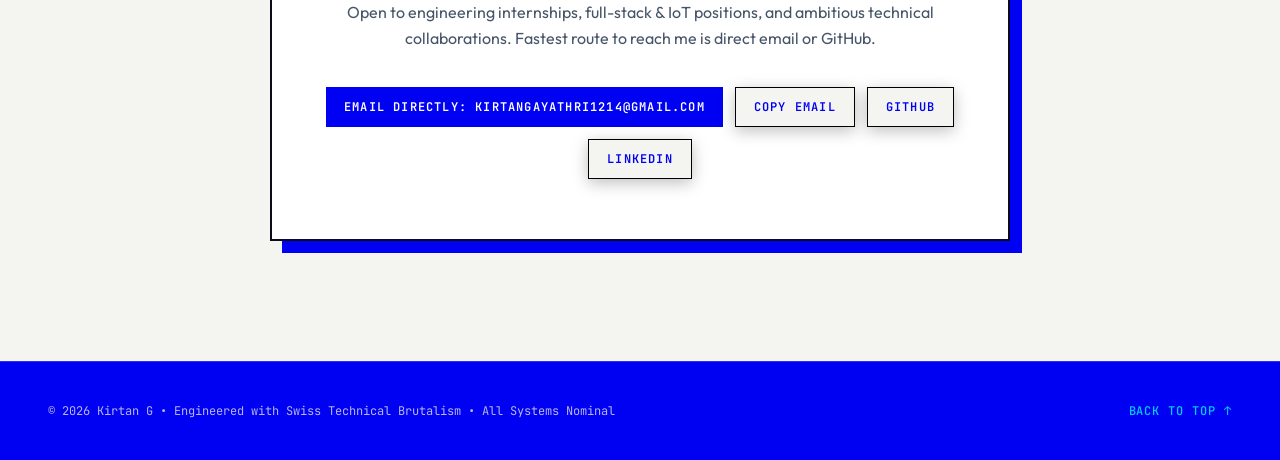
==== commit c6fa0433: "feat: redesign portfolio with Swiss Technical Brutalism & Classical Antiquity aesthetic" ====
--- a/index.html
+++ b/index.html
@@ -1,1442 +1,370 @@
-<!DOCTYPE html>
-<html lang="en" data-theme="dark">
+﻿<!DOCTYPE html>
+<html lang="en">
 <head>
-<meta charset="UTF-8">
-<meta name="viewport" content="width=device-width, initial-scale=1.0">
-<title>Kirtan G &mdash; IoT &amp; Full-Stack Developer</title>
-<meta name="description" content="From sensors to screens, I build what works.">
-<link rel="icon" href="data:image/svg+xml,<svg xmlns='http://www.w3.org/2000/svg' viewBox='0 0 100 100'><text y='.9em' font-size='90'>⚡</text></svg>">
-
-<meta property="og:title" content="Kirtan G &mdash; IoT &amp; Full-Stack Developer">
-<meta property="og:description" content="From sensors to screens, I build what works.">
-<meta property="og:type" content="website">
-
-<link rel="preconnect" href="https://fonts.googleapis.com">
-<link rel="preconnect" href="https://fonts.gstatic.com" crossorigin>
-<link href="https://fonts.googleapis.com/css2?family=Inter:wght@400;500;600;700;800;900&family=JetBrains+Mono:wght@400;500;700&display=swap" rel="stylesheet">
-<style>
-/* ========== RESET ========== */
-* { margin: 0; padding: 0; box-sizing: border-box; }
-
-:root {
-  --bg: #0a0a12;
-  --bg-2: #0f0f1a;
-  --surface: rgba(255, 255, 255, 0.03);
-  --surface-hover: rgba(255, 255, 255, 0.06);
-  --border: rgba(255, 255, 255, 0.08);
-  --border-hover: rgba(255, 255, 255, 0.16);
-  --text: #ececf5;
-  --text-dim: #a0a0b8;
-  --text-muted: #6b6b85;
-  --accent: #a78bfa;
-  --accent-2: #7c3aed;
-  --accent-3: #06b6d4;
-  --gradient: linear-gradient(135deg, #a78bfa 0%, #7c3aed 50%, #06b6d4 100%);
-  --radius: 16px;
-  --radius-sm: 10px;
-  --mono: 'JetBrains Mono', monospace;
-}
-
-html { scroll-behavior: smooth; }
-
-body {
-  font-family: 'Inter', -apple-system, BlinkMacSystemFont, sans-serif;
-  background: var(--bg);
-  color: var(--text);
-  line-height: 1.6;
-  overflow-x: hidden;
-  min-height: 100vh;
-}
-
-a, button { cursor: pointer; }
-
-/* ========== BACKGROUND ORBS ========== */
-.bg-orbs {
-  position: fixed;
-  inset: 0;
-  z-index: 0;
-  overflow: hidden;
-  pointer-events: none;
-}
-
-.orb {
-  position: absolute;
-  border-radius: 50%;
-  filter: blur(100px);
-  opacity: 0.55;
-  will-change: transform;
-}
-
-.orb-1 {
-  width: 500px; height: 500px;
-  background: radial-gradient(circle, rgba(167, 139, 250, 0.5), transparent 70%);
-  top: -15%; left: -10%;
-  animation: drift1 22s ease-in-out infinite;
-}
-
-.orb-2 {
-  width: 450px; height: 450px;
-  background: radial-gradient(circle, rgba(6, 182, 212, 0.4), transparent 70%);
-  bottom: -15%; right: -10%;
-  animation: drift2 26s ease-in-out infinite;
-}
-
-.orb-3 {
-  width: 350px; height: 350px;
-  background: radial-gradient(circle, rgba(124, 58, 237, 0.45), transparent 70%);
-  top: 40%; left: 50%;
-  animation: drift3 20s ease-in-out infinite;
-}
-
-@keyframes drift1 {
-  0%, 100% { transform: translate(0, 0) scale(1); }
-  50% { transform: translate(80px, 60px) scale(1.15); }
-}
-@keyframes drift2 {
-  0%, 100% { transform: translate(0, 0) scale(1); }
-  50% { transform: translate(-70px, -80px) scale(1.1); }
-}
-@keyframes drift3 {
-  0%, 100% { transform: translate(-50%, -50%) scale(1); }
-  50% { transform: translate(-40%, -60%) scale(1.2); }
-}
-
-.bg-orbs::after {
-  content: '';
-  position: absolute;
-  inset: 0;
-  background-image: url("data:image/svg+xml,%3Csvg viewBox='0 0 200 200' xmlns='http://www.w3.org/2000/svg'%3E%3Cfilter id='n'%3E%3CfeTurbulence type='fractalNoise' baseFrequency='0.9' numOctaves='3' /%3E%3C/filter%3E%3Crect width='100%25' height='100%25' filter='url(%23n)' opacity='0.4'/%3E%3C/svg%3E");
-  opacity: 0.06;
-  mix-blend-mode: overlay;
-}
-
-/* ========== LAYOUT ========== */
-.container {
-  max-width: 1100px;
-  margin: 0 auto;
-  padding: 0 32px;
-  position: relative;
-  z-index: 1;
-}
-
-@media (max-width: 640px) {
-  .container { padding: 0 20px; }
-}
-
-/* ========== NAVBAR ========== */
-.nav {
-  position: fixed;
-  top: 20px;
-  left: 50%;
-  transform: translateX(-50%);
-  z-index: 100;
-  padding: 10px 20px;
-  background: rgba(15, 15, 26, 0.65);
-  backdrop-filter: blur(20px) saturate(180%);
-  -webkit-backdrop-filter: blur(20px) saturate(180%);
-  border: 1px solid var(--border);
-  border-radius: 50px;
-  display: flex;
-  align-items: center;
-  gap: 24px;
-  transition: all 0.3s ease;
-}
-
-.nav-logo {
-  font-weight: 800;
-  font-size: 15px;
-  letter-spacing: -0.02em;
-  background: var(--gradient);
-  -webkit-background-clip: text;
-  -webkit-text-fill-color: transparent;
-  background-clip: text;
-}
-
-.nav-links {
-  display: flex;
-  gap: 4px;
-}
-
-.nav-links a {
-  padding: 8px 14px;
-  font-size: 13px;
-  font-weight: 500;
-  color: var(--text-dim);
-  text-decoration: none;
-  border-radius: 50px;
-  transition: all 0.2s ease;
-}
-
-.nav-links a:hover,
-.nav-links a.active {
-  color: var(--text);
-  background: var(--surface-hover);
-}
-
-.nav-links a.active {
-  border: 1px solid var(--border-hover);
-}
-
-@media (max-width: 640px) {
-  .nav { gap: 8px; padding: 6px 14px; }
-  .nav-links { gap: 4px; }
-  .nav-links a { padding: 6px 12px; font-size: 12px; }
-}
-
-/* ========== HERO ========== */
-.hero {
-  min-height: 100vh;
-  display: flex;
-  flex-direction: column;
-  justify-content: center;
-  padding: 120px 0 80px;
-  position: relative;
-  overflow: hidden;
-}
-
-.hero::before {
-  content: '';
-  position: absolute;
-  inset: 0;
-  z-index: 0;
-  pointer-events: none;
-  background-image: radial-gradient(rgba(167, 139, 250, 0.16) 1px, transparent 1.5px);
-  background-size: 26px 26px;
-  mask-image: linear-gradient(#000 0%, #000 65%, transparent 95%);
-  -webkit-mask-image: linear-gradient(#000 0%, #000 65%, transparent 95%);
-}
-
-.hero-art {
-  position: absolute;
-  top: 10px;
-  left: 50%;
-  transform: translateX(-50%);
-  width: 100%;
-  max-width: 100vw;
-  display: flex;
-  justify-content: center;
-  align-items: flex-start;
-  pointer-events: none;
-  user-select: none;
-  overflow: hidden;
-  z-index: 0;
-  mask-image: linear-gradient(to bottom, transparent 0%, #000 15%, #000 75%, transparent 98%);
-  -webkit-mask-image: linear-gradient(to bottom, transparent 0%, #000 15%, #000 75%, transparent 98%);
-}
-
-.hero-art pre {
-  font-family: var(--mono);
-  letter-spacing: 1.5px;
-  color: var(--accent);
-  opacity: 0.45;
-  flex-shrink: 0;
-  margin: 0;
-  font-size: 10.5px;
-  line-height: 1.25;
-  text-shadow: 0 0 16px rgba(167, 139, 250, 0.25);
-  transition: opacity 0.5s ease;
-}
-
-@media (max-width: 768px) {
-  .hero-art pre {
-    font-size: 7px;
-    letter-spacing: 0.8px;
-    opacity: 0.35;
-  }
-}
-
-.hero-badge {
-  display: inline-flex;
-  align-items: center;
-  gap: 8px;
-  padding: 6px 14px;
-  background: var(--surface);
-  border: 1px solid var(--border);
-  border-radius: 50px;
-  font-size: 12px;
-  font-weight: 500;
-  color: var(--text-dim);
-  margin-bottom: 24px;
-  width: fit-content;
-  animation: fadeUp 0.6s ease both;
-  text-decoration: none;
-  transition: all 0.25s ease;
-}
-
-.hero-badge:hover {
-  border-color: var(--accent);
-  color: var(--text);
-}
-
-.hero-badge .pulse {
-  width: 6px;
-  height: 6px;
-  border-radius: 50%;
-  background: #22c55e;
-  box-shadow: 0 0 12px #22c55e;
-  animation: pulse 2s infinite;
-}
-
-@keyframes pulse {
-  0%, 100% { opacity: 1; transform: scale(1); }
-  50% { opacity: 0.5; transform: scale(1.3); }
-}
-
-.hero h1 {
-  font-size: clamp(40px, 8vw, 88px);
-  font-weight: 900;
-  line-height: 1;
-  letter-spacing: -0.04em;
-  margin-bottom: 24px;
-  animation: fadeUp 0.6s ease 0.1s both;
-}
-
-.hero h1 .gradient {
-  background: var(--gradient);
-  -webkit-background-clip: text;
-  -webkit-text-fill-color: transparent;
-  background-clip: text;
-  display: inline-block;
-}
-
-.hero .subtitle {
-  font-size: clamp(15px, 2vw, 18px);
-  color: var(--text-dim);
-  max-width: 620px;
-  margin-bottom: 40px;
-  animation: fadeUp 0.6s ease 0.2s both;
-  line-height: 1.7;
-}
-
-.hero .subtitle strong {
-  color: var(--text);
-  font-weight: 600;
-}
-
-.hero .typing-line {
-  font-family: var(--mono);
-  font-size: clamp(13px, 1.6vw, 15px);
-  color: var(--text-muted);
-  margin-bottom: 8px;
-  animation: fadeUp 0.6s ease 0.15s both;
-  min-height: 24px;
-}
-
-.hero .typing-line .prompt { color: var(--accent); }
-.hero .typing-line .typed { color: var(--text); }
-.hero .typing-line .caret {
-  display: inline-block;
-  width: 8px;
-  height: 16px;
-  background: var(--accent);
-  margin-left: 2px;
-  vertical-align: middle;
-  animation: blink 1s infinite;
-}
-
-@keyframes blink {
-  0%, 50% { opacity: 1; }
-  51%, 100% { opacity: 0; }
-}
-
-.hero-cta {
-  display: flex;
-  gap: 12px;
-  flex-wrap: wrap;
-  animation: fadeUp 0.6s ease 0.3s both;
-}
-
-.btn {
-  display: inline-flex;
-  align-items: center;
-  gap: 8px;
-  padding: 14px 26px;
-  border-radius: 50px;
-  font-size: 14px;
-  font-weight: 600;
-  text-decoration: none;
-  border: 1px solid transparent;
-  transition: all 0.25s cubic-bezier(0.4, 0, 0.2, 1);
-  font-family: inherit;
-  position: relative;
-  overflow: hidden;
-}
-
-.btn-primary {
-  background: var(--gradient);
-  color: #fff;
-  box-shadow: 0 8px 32px rgba(124, 58, 237, 0.35);
-}
-
-.btn-primary:hover {
-  transform: translateY(-2px);
-  box-shadow: 0 12px 40px rgba(124, 58, 237, 0.5);
-}
-
-.btn-ghost {
-  background: var(--surface);
-  color: var(--text);
-  border-color: var(--border);
-}
-
-.btn-ghost:hover {
-  background: var(--surface-hover);
-  border-color: var(--border-hover);
-  transform: translateY(-2px);
-}
-
-.socials {
-  display: flex;
-  gap: 16px;
-  margin-top: 48px;
-  animation: fadeUp 0.6s ease 0.4s both;
-}
-
-.socials a {
-  width: 42px;
-  height: 42px;
-  display: flex;
-  align-items: center;
-  justify-content: center;
-  border-radius: 50%;
-  background: var(--surface);
-  border: 1px solid var(--border);
-  color: var(--text-dim);
-  transition: all 0.25s ease;
-}
-
-.socials a:hover {
-  color: var(--text);
-  background: var(--surface-hover);
-  border-color: var(--accent);
-  transform: translateY(-3px);
-}
-
-.socials svg {
-  width: 18px;
-  height: 18px;
-}
-
-@keyframes fadeUp {
-  from { opacity: 0; transform: translateY(20px); }
-  to { opacity: 1; transform: translateY(0); }
-}
-
-/* ========== SECTION ========== */
-section {
-  padding: 100px 0;
-  position: relative;
-}
-
-.section-header {
-  margin-bottom: 60px;
-}
-
-.section-label {
-  font-family: var(--mono);
-  font-size: 12px;
-  font-weight: 500;
-  color: var(--accent);
-  letter-spacing: 0.15em;
-  text-transform: uppercase;
-  margin-bottom: 12px;
-  display: flex;
-  align-items: center;
-  gap: 10px;
-}
-
-.section-label::before {
-  content: '';
-  width: 24px;
-  height: 1px;
-  background: var(--accent);
-}
-
-.section-title {
-  font-size: clamp(28px, 4.5vw, 44px);
-  font-weight: 800;
-  letter-spacing: -0.03em;
-  line-height: 1.1;
-  margin-bottom: 12px;
-}
-
-.section-title .gradient {
-  background: var(--gradient);
-  -webkit-background-clip: text;
-  -webkit-text-fill-color: transparent;
-  background-clip: text;
-}
-
-.section-subtitle {
-  color: var(--text-dim);
-  font-size: 15px;
-  max-width: 560px;
-}
-
-.reveal {
-  opacity: 0;
-  transform: translateY(30px);
-  transition: opacity 0.7s ease, transform 0.7s cubic-bezier(0.2, 0.8, 0.2, 1);
-}
-
-.reveal.in {
-  opacity: 1;
-  transform: translateY(0);
-}
-
-/* ========== ABOUT ========== */
-.about-grid {
-  display: grid;
-  grid-template-columns: 1.4fr 1fr;
-  gap: 40px;
-  align-items: start;
-}
-
-@media (max-width: 800px) {
-  .about-grid { grid-template-columns: 1fr; }
-}
-
-.about-text {
-  font-size: 17px;
-  line-height: 1.75;
-  color: var(--text-dim);
-}
-
-.about-text p { margin-bottom: 20px; }
-
-.about-text strong { color: var(--text); font-weight: 600; }
-
-.about-text .code-inline {
-  font-family: var(--mono);
-  font-size: 0.9em;
-  padding: 2px 6px;
-  background: var(--surface);
-  border: 1px solid var(--border);
-  border-radius: 4px;
-  color: var(--accent);
-}
-
-.stack-card {
-  padding: 24px;
-  background: var(--surface);
-  border: 1px solid var(--border);
-  border-radius: var(--radius);
-  backdrop-filter: blur(10px);
-}
-
-.stack-card h4 {
-  font-size: 13px;
-  font-weight: 700;
-  letter-spacing: 0.1em;
-  text-transform: uppercase;
-  color: var(--text-muted);
-  margin-bottom: 16px;
-}
-
-.stack-list {
-  display: flex;
-  flex-wrap: wrap;
-  gap: 8px;
-}
-
-.chip {
-  font-family: var(--mono);
-  font-size: 12px;
-  padding: 6px 12px;
-  background: var(--bg-2);
-  border: 1px solid var(--border);
-  border-radius: 6px;
-  color: var(--text);
-  transition: all 0.2s ease;
-}
-
-.chip:hover {
-  border-color: var(--accent);
-  color: var(--accent);
-}
-
-/* ========== PROJECTS ========== */
-.projects-grid {
-  display: grid;
-  grid-template-columns: 1fr;
-  gap: 24px;
-}
-
-.project-card {
-  position: relative;
-  padding: 32px;
-  background: var(--surface);
-  border: 1px solid var(--border);
-  border-radius: var(--radius);
-  backdrop-filter: blur(10px);
-  transition: all 0.3s cubic-bezier(0.4, 0, 0.2, 1);
-  overflow: hidden;
-}
-
-.project-card::before {
-  content: '';
-  position: absolute;
-  top: 0;
-  left: 0;
-  right: 0;
-  height: 1px;
-  background: var(--gradient);
-  opacity: 0;
-  transition: opacity 0.3s ease;
-}
-
-.project-card:hover {
-  border-color: var(--border-hover);
-  transform: translateY(-4px);
-  box-shadow: 0 20px 60px rgba(124, 58, 237, 0.15);
-}
-
-.project-card:hover::before {
-  opacity: 1;
-}
-
-.project-card::after {
-  content: '';
-  position: absolute;
-  inset: 0;
-  border-radius: var(--radius);
-  background: radial-gradient(450px circle at var(--mouse-x, -999px) var(--mouse-y, -999px), rgba(167, 139, 250, 0.12), transparent 70%);
-  pointer-events: none;
-  opacity: 0;
-  transition: opacity 0.3s ease;
-  z-index: 1;
-}
-
-.project-card:hover::after {
-  opacity: 1;
-}
-
-.project-card > * {
-  position: relative;
-  z-index: 2;
-}
-
-.project-header {
-  display: flex;
-  justify-content: space-between;
-  align-items: flex-start;
-  gap: 20px;
-  margin-bottom: 16px;
-  flex-wrap: wrap;
-}
-
-.project-title {
-  font-size: 22px;
-  font-weight: 800;
-  letter-spacing: -0.02em;
-  display: flex;
-  align-items: center;
-  gap: 12px;
-}
-
-.project-title .icon {
-  width: 40px;
-  height: 40px;
-  border-radius: 10px;
-  background: var(--gradient);
-  display: flex;
-  align-items: center;
-  justify-content: center;
-  font-size: 20px;
-}
-
-.project-status {
-  font-family: var(--mono);
-  font-size: 11px;
-  font-weight: 600;
-  padding: 4px 12px;
-  border-radius: 50px;
-  text-transform: uppercase;
-  letter-spacing: 0.1em;
-}
-
-.status-live {
-  background: rgba(34, 197, 94, 0.12);
-  color: #22c55e;
-  border: 1px solid rgba(34, 197, 94, 0.3);
-}
-
-.status-live::before {
-  content: '';
-  display: inline-block;
-  width: 6px;
-  height: 6px;
-  border-radius: 50%;
-  background: #22c55e;
-  margin-right: 6px;
-  vertical-align: middle;
-  animation: pulse 2s infinite;
-}
-
-.status-wip {
-  background: rgba(234, 179, 8, 0.12);
-  color: #eab308;
-  border: 1px solid rgba(234, 179, 8, 0.3);
-}
-
-.project-desc {
-  color: var(--text-dim);
-  font-size: 15px;
-  line-height: 1.7;
-  margin-bottom: 24px;
-  max-width: 720px;
-}
-
-.project-features {
-  display: grid;
-  grid-template-columns: repeat(auto-fit, minmax(220px, 1fr));
-  gap: 10px;
-  margin-bottom: 24px;
-}
-
-.feature {
-  display: flex;
-  align-items: center;
-  gap: 10px;
-  font-size: 13px;
-  color: var(--text-dim);
-}
-
-.feature .dot {
-  width: 6px;
-  height: 6px;
-  border-radius: 50%;
-  background: var(--accent);
-  flex-shrink: 0;
-}
-
-.project-tags {
-  display: flex;
-  flex-wrap: wrap;
-  gap: 6px;
-  padding-top: 20px;
-  border-top: 1px solid var(--border);
-}
-
-.tag {
-  font-family: var(--mono);
-  font-size: 11px;
-  padding: 4px 10px;
-  background: var(--bg-2);
-  border: 1px solid var(--border);
-  border-radius: 50px;
-  color: var(--text-dim);
-}
-
-.project-links {
-  display: flex;
-  gap: 10px;
-  margin-top: 20px;
-}
-
-.project-links a {
-  display: inline-flex;
-  align-items: center;
-  gap: 6px;
-  padding: 8px 16px;
-  font-size: 13px;
-  font-weight: 600;
-  border-radius: 50px;
-  text-decoration: none;
-  transition: all 0.2s ease;
-}
-
-.link-primary {
-  background: var(--gradient);
-  color: #fff;
-}
-
-.link-primary:hover { transform: translateY(-2px); box-shadow: 0 8px 24px rgba(124, 58, 237, 0.4); }
-
-.link-ghost {
-  background: var(--surface);
-  color: var(--text);
-  border: 1px solid var(--border);
-}
-
-.link-ghost:hover {
-  background: var(--surface-hover);
-  border-color: var(--border-hover);
-}
-
-/* ========== CONTACT ========== */
-.contact-card {
-  padding: 60px 40px;
-  background: var(--surface);
-  border: 1px solid var(--border);
-  border-radius: var(--radius);
-  text-align: center;
-  backdrop-filter: blur(10px);
-  position: relative;
-  overflow: hidden;
-}
-
-.contact-card::before {
-  content: '';
-  position: absolute;
-  top: -50%;
-  left: 50%;
-  transform: translateX(-50%);
-  width: 400px;
-  height: 400px;
-  background: radial-gradient(circle, rgba(124, 58, 237, 0.2), transparent 70%);
-  filter: blur(60px);
-  pointer-events: none;
-}
-
-.contact-card h3 {
-  font-size: clamp(24px, 4vw, 36px);
-  font-weight: 800;
-  letter-spacing: -0.02em;
-  margin-bottom: 16px;
-  position: relative;
-}
-
-.contact-card p {
-  color: var(--text-dim);
-  font-size: 15px;
-  max-width: 480px;
-  margin: 0 auto 32px;
-  position: relative;
-}
-
-.contact-links {
-  display: flex;
-  gap: 12px;
-  justify-content: center;
-  flex-wrap: wrap;
-  position: relative;
-}
-
-/* ========== FOOTER ========== */
-footer {
-  padding: 40px 0;
-  border-top: 1px solid var(--border);
-  text-align: center;
-  font-size: 13px;
-  color: var(--text-muted);
-  font-family: var(--mono);
-}
-
-footer .heart { color: var(--accent); }
-
-::-webkit-scrollbar { width: 8px; height: 8px; }
-::-webkit-scrollbar-track { background: var(--bg); }
-::-webkit-scrollbar-thumb {
-  background: var(--border);
-  border-radius: 10px;
-}
-::-webkit-scrollbar-thumb:hover { background: var(--border-hover); }
-/* ========== COPY TOAST ========== */
-.copy-toast {
-  position: fixed;
-  bottom: 28px;
-  left: 50%;
-  transform: translateX(-50%) translateY(20px);
-  background: rgba(15, 15, 26, 0.92);
-  backdrop-filter: blur(12px);
-  border: 1px solid var(--accent);
-  color: var(--text);
-  padding: 10px 22px;
-  border-radius: 50px;
-  font-size: 13px;
-  font-weight: 600;
-  box-shadow: 0 10px 30px rgba(124, 58, 237, 0.35);
-  z-index: 9999;
-  opacity: 0;
-  transition: all 0.3s cubic-bezier(0.16, 1, 0.3, 1);
-  pointer-events: none;
-}
-.copy-toast.show {
-  transform: translateX(-50%) translateY(0);
-  opacity: 1;
-}
-
-/* ========== ACCESSIBILITY: REDUCED MOTION ========== */
-@media (prefers-reduced-motion: reduce) {
-  html { scroll-behavior: auto; }
-  .orb { animation: none !important; }
-  .hero-art pre { animation: none !important; }
-  .hero-badge .pulse { animation: none !important; }
-  .status-live::before { animation: none !important; }
-  .hero .typing-line .caret { animation: none !important; }
-  .reveal { opacity: 1 !important; transform: none !important; transition: none !important; }
-  .project-card { transition: none !important; transform: none !important; }
-  .btn, .socials a, .chip, .project-links a { transition: none !important; }
-}
-</style>
+  <meta charset="UTF-8">
+  <meta name="viewport" content="width=device-width, initial-scale=1.0">
+  <title>Kirtan G - IoT &amp; Full-Stack Developer | KIRTAN DEVS</title>
+  <meta name="description" content="From sensors to screens, I build what works. Portfolio of Kirtan G featuring Student Hub, PulseGrid, and edge IoT engineering.">
+  <meta name="theme-color" content="#0000f2">
+
+  <!-- Open Graph / Social Previews -->
+  <meta property="og:type" content="website">
+  <meta property="og:title" content="Kirtan G | KIRTAN DEVS - Full-Stack &amp; IoT Developer">
+  <meta property="og:description" content="From sensors to screens, I build what works. Explore selected works including Student Hub, PulseGrid, and edge intelligence systems.">
+  <meta property="og:image" content="assets/hero-antinous.jpg">
+  <meta name="twitter:card" content="summary_large_image">
+  <meta name="twitter:title" content="Kirtan G | KIRTAN DEVS">
+  <meta name="twitter:description" content="From sensors to screens, I build what works.">
+  <meta name="twitter:image" content="assets/hero-antinous.jpg">
+
+  <!-- Favicon (Electric Blue Brutalist Badge) -->
+  <link rel="icon" type="image/svg+xml" href="data:image/svg+xml,%3Csvg xmlns='http://www.w3.org/2000/svg' viewBox='0 0 32 32'%3E%3Crect width='32' height='32' fill='%230000f2'/%3E%3Ctext x='16' y='22' fill='%23f4f4f0' font-family='monospace' font-weight='900' font-size='18' text-anchor='middle'%3EK%3C/text%3E%3C/svg%3E">
+
+  <link rel="preconnect" href="https://fonts.googleapis.com">
+  <link rel="preconnect" href="https://fonts.gstatic.com" crossorigin>
+  <link href="https://fonts.googleapis.com/css2?family=Barlow+Condensed:wght@600;700;800;900&family=Bebas+Neue&family=JetBrains+Mono:wght@400;500;600;700&family=Outfit:wght@400;600;700;800&display=swap" rel="stylesheet">
+  <link rel="stylesheet" href="styles.css">
 </head>
 <body>
-
-<div class="bg-orbs">
-  <div class="orb orb-1"></div>
-  <div class="orb orb-2"></div>
-  <div class="orb orb-3"></div>
-</div>
-
-<nav class="nav">
-  <span class="nav-logo">kirtan.dev</span>
-  <div class="nav-links">
-    <a href="#about">About</a>
-    <a href="#projects">Projects</a>
-    <a href="#contact">Contact</a>
+  <!-- Film Grain Noise Overlay -->
+  <div class="hw-noise-overlay" aria-hidden="true"></div>
+
+  <!-- Antique Celestial Etching Background Watermark -->
+  <div class="bg-antique-watermark" aria-hidden="true"></div>
+
+  <!-- Pinned Sticky Navigation -->
+  <aside class="pinned-nav" id="pinnedNav" aria-hidden="true">
+    <div class="content-container pinned-nav-inner">
+      <div style="display:flex; align-items:center; gap:12px;">
+        <span style="font-family:'Barlow Condensed', sans-serif; font-weight:800; font-size:22px; letter-spacing:0.04em; line-height:1;">KIRTAN DEVS</span>
+        <span class="badge-status live" style="font-size:9px;">:SYSTEM ONLINE:</span>
+      </div>
+      <div class="pinned-nav-links">
+        <a href="#about">About</a>
+        <a href="#projects">Projects</a>
+        <a href="#contact">Contact</a>
+      </div>
+      <a href="mailto:kirtangayathri1214@gmail.com" class="hermes-btn hermes-btn-blue" style="padding:6px 14px; font-size:11px;">Connect</a>
+    </div>
+  </aside>
+
+  <div class="hermes-wrapper">
+    <!-- Top Header Navigation -->
+    <header class="hermes-header">
+      <div class="content-container">
+        <nav class="hermes-nav" aria-label="Kirtan Navigation">
+          <!-- 1. Left Links -->
+          <div class="nav-col-left">
+            <a href="#about" class="hw-nav-link">About</a>
+            <a href="#projects" class="hw-nav-link">Projects</a>
+            <a href="#contact" class="hw-nav-link">Contact</a>
+          </div>
+
+          <!-- 2. Center Brand (KIRTAN DEVS + GitHub, LinkedIn) -->
+          <div class="nav-brand-center">
+            <a href="#" class="brand-text-stacked" aria-label="Kirtan Devs Home">
+              <span>KIRTAN</span>
+              <span class="sub-brand">DEVS</span>
+            </a>
+            <div class="brand-socials-row">
+              <!-- GitHub -->
+              <a href="https://github.com/Kirtanx3" target="_blank" rel="noopener" aria-label="GitHub" title="GitHub">
+                <svg viewBox="-3.36 -3.36 30.72 30.72"><path d="M12 .297c-6.63 0-12 5.373-12 12 0 5.303 3.438 9.8 8.205 11.385.6.113.82-.258.82-.577 0-.285-.01-1.04-.015-2.04-3.338.724-4.042-1.61-4.042-1.61C4.422 18.07 3.633 17.7 3.633 17.7c-1.087-.744.084-.729.084-.729 1.205.084 1.838 1.236 1.838 1.236 1.07 1.835 2.809 1.305 3.495.998.108-.776.417-1.305.76-1.605-2.665-.3-5.466-1.332-5.466-5.93 0-1.31.465-2.38 1.235-3.22-.135-.303-.54-1.523.105-3.176 0 0 1.005-.322 3.3 1.23.96-.267 1.98-.399 3-.405 1.02.006 2.04.138 3 .405 2.28-1.552 3.285-1.23 3.285-1.23.645 1.653.24 2.873.12 3.176.765.84 1.23 1.91 1.23 3.22 0 4.61-2.805 5.625-5.475 5.92.42.36.81 1.096.81 2.22 0 1.606-.015 2.896-.015 3.286 0 .315.21.69.825.57C20.565 22.092 24 17.592 24 12.297c0-6.627-5.373-12-12-12"/></svg>
+              </a>
+              <!-- LinkedIn -->
+              <a href="https://www.linkedin.com/in/kirtan-g-93b215352" target="_blank" rel="noopener" aria-label="LinkedIn" title="LinkedIn">
+                <svg viewBox="0 0 24 24"><path d="M20.5 2h-17A1.5 1.5 0 0 0 2 3.5v17A1.5 1.5 0 0 0 3.5 22h17a1.5 1.5 0 0 0 1.5-1.5v-17A1.5 1.5 0 0 0 20.5 2zM8 19H5v-9h3zM6.5 8.25A1.75 1.75 0 1 1 8.3 6.5a1.78 1.78 0 0 1-1.8 1.75zM19 19h-3v-4.74c0-1.42-.6-1.93-1.38-1.93A1.74 1.74 0 0 0 13 14.19a.66.66 0 0 0 0 .14V19h-3v-9h2.9v1.3a3.11 3.11 0 0 1 2.7-1.4c1.55 0 3.36.86 3.36 3.66z"/></svg>
+              </a>
+            </div>
+          </div>
+
+          <!-- 3. Right Links -->
+          <div class="nav-col-right">
+            <a href="https://github.com/Kirtanx3" target="_blank" rel="noopener" class="hw-nav-link">GitHub</a>
+            <a href="https://www.linkedin.com/in/kirtan-g-93b215352" target="_blank" rel="noopener" class="hw-nav-link">LinkedIn</a>
+            <a href="#contact" class="hermes-btn hermes-btn-paper">Get In Touch</a>
+          </div>
+        </nav>
+      </div>
+    </header>
+
+    <!-- Main Content -->
+    <main>
+      <!-- Hero Section -->
+      <section class="hero-section">
+        <div class="content-container">
+          <div class="hero-grid">
+            <div class="hero-copy">
+              <div class="hero-meta-tag">
+                SYSTEM: FULL-STACK &amp; IoT ARCHITECTURE
+              </div>
+
+              <h1 class="hero-title">
+                <span class="title-row">From Sensors</span>
+                <span class="title-row">To Screens,</span>
+                <span class="title-row highlight">I Build What Works</span>
+              </h1>
+
+              <div class="typing-bar">
+                <span class="typing-prompt">→</span>
+                <span id="typedText">bridging hardware &amp; software</span>
+                <span class="typing-cursor"></span>
+              </div>
+
+              <p class="hero-description">
+                Driven by curiosity, I build things that bridge <strong>hardware logic</strong> with
+                <strong>compelling visual media</strong>. Whether designing an automated IoT system,
+                developing high-throughput software, or storyboarding a digital twin cockpit &mdash;
+                I care about how things work under the hood, and how they feel to the end user.
+              </p>
+
+              <div class="hero-actions">
+                <a href="#projects" class="hermes-btn hermes-btn-paper">
+                  Explore Selected Projects
+                  <svg width="12" height="12" viewBox="0 0 24 24" fill="none" stroke="currentColor" stroke-width="2.5"><path d="M5 12h14M12 5l7 7-7 7"/></svg>
+                </a>
+                <a href="#contact" class="hermes-btn hermes-btn-ghost">
+                  Direct Channel
+                </a>
+              </div>
+            </div>
+
+            <!-- Hero Graphic: Classical Greek Statue (Unobstructed Full View) -->
+            <div class="hero-art-box" id="heroArtBox">
+              <img src="assets/hero-antinous.jpg" alt="Cyber Halftone Classical Sculpture with Calligraphy" class="hero-statue-img">
+            </div>
+          </div>
+        </div>
+      </section>
+
+      <!-- Projects Section with Authentic Historical Statue Artwork Banners -->
+      <section class="paper-section" id="projects">
+        <div class="content-container">
+          <div class="paper-section-header">
+            <div>
+              <div class="section-tag">01 &mdash; Selected Works</div>
+              <h2 class="section-main-heading">Engineered Systems</h2>
+            </div>
+            <div style="font-family:var(--font-mono); font-size:13px; font-weight:600; color:#64748b;">
+              [ 03 PROJECTS DISPLAYED ]
+            </div>
+          </div>
+
+          <div class="projects-showcase-grid">
+            <!-- Project 1: Student Hub -->
+            <article class="project-plate-card">
+              <div class="card-art-banner">
+                <img src="assets/art-connect.webp" alt="Classical Greek Statues Reaching Across" loading="lazy">
+                <div class="card-art-overlay-noise"></div>
+              </div>
+
+              <div class="card-body-content">
+                <div class="card-top-meta">
+                  <span class="card-num">#01 ACADEMIC SECURITY</span>
+                  <span class="badge-status live">● LIVE DEPLOYED</span>
+                </div>
+                <h3 class="project-plate-title">Student Hub</h3>
+                <p class="project-plate-desc">
+                  Role-based academic security platform built to eliminate classroom proxy fraud.
+                  Combines high-frequency rotating cryptographic QR codes, GPS geofencing, and device
+                  fingerprinting with real-time collaborative chat.
+                </p>
+
+                <ul class="feature-checklist">
+                  <li>Rotating QR attendance with 8-second cryptographic refresh</li>
+                  <li>GPS geofencing with adaptive campus radius enforcement</li>
+                  <li>Device fingerprinting (Strict 1 phone, 1 check-in policy)</li>
+                  <li>Real-time chat channels with live typing indicators</li>
+                  <li>Role-aware UI (Student cockpit vs. Professor management)</li>
+                </ul>
+
+                <div class="card-tags">
+                  <span class="card-tag-pill">Web Crypto</span>
+                  <span class="card-tag-pill">Geolocation</span>
+                  <span class="card-tag-pill">Firestore</span>
+                  <span class="card-tag-pill">QRCode.js</span>
+                  <span class="card-tag-pill">Firebase Auth</span>
+                </div>
+              </div>
+
+              <div class="card-actions">
+                <a href="https://kirtan-hub.vercel.app" target="_blank" rel="noopener" class="hermes-btn hermes-btn-blue" style="flex:1;">
+                  Live Demo ↗
+                </a>
+                <a href="https://github.com/Kirtanx3/Student-Hub" target="_blank" rel="noopener" class="hermes-btn hermes-btn-paper" style="border:1px solid #000;">
+                  Source ↗
+                </a>
+              </div>
+            </article>
+
+            <!-- Project 2: PulseGrid -->
+            <article class="project-plate-card">
+              <div class="card-art-banner">
+                <img src="assets/art-pulsegrid.jpg" alt="Electric Blue Dithered Outstretched Hand with Telemetry Network Node Symbol" loading="lazy">
+                <div class="card-art-overlay-noise"></div>
+              </div>
+
+              <div class="card-body-content">
+                <div class="card-top-meta">
+                  <span class="card-num">#02 TELEMETRY</span>
+                  <span class="badge-status live">● LIVE DEMO</span>
+                </div>
+                <h3 class="project-plate-title">PulseGrid</h3>
+                <p class="project-plate-desc">
+                  High-throughput virtual IoT telemetry stream engine and digital twin mission control.
+                  Visualizes real-time sensor streams at 60 FPS across multi-trace oscilloscopes with
+                  sub-millisecond rule-based anomaly detection and host sensor fusion.
+                </p>
+
+                <ul class="feature-checklist">
+                  <li>60 FPS multi-channel canvas oscilloscope with circular ring buffers</li>
+                  <li>100% virtual thermodynamic &amp; power bus physics simulation</li>
+                  <li>Recruiter stress rack &mdash; thermal runaway &amp; packet loss injection</li>
+                  <li>Autonomous safety interlocks &amp; emergency SCRAM circuit protection</li>
+                  <li>Host sensor fusion (Battery API, RTT latency, mobile IMU tilt)</li>
+                </ul>
+
+                <div class="card-tags">
+                  <span class="card-tag-pill">Canvas 60FPS</span>
+                  <span class="card-tag-pill">Digital Twin</span>
+                  <span class="card-tag-pill">Web Audio API</span>
+                  <span class="card-tag-pill">Battery API</span>
+                  <span class="card-tag-pill">IoT Physics</span>
+                </div>
+              </div>
+
+              <div class="card-actions">
+                <a href="https://kirtanx3.vercel.app/pulsegrid/" target="_blank" rel="noopener" class="hermes-btn hermes-btn-blue" style="width:100%;">
+                  Launch Mission Control ↗
+                </a>
+              </div>
+            </article>
+
+            <!-- Project 3: SentinelEdge -->
+            <article class="project-plate-card">
+              <div class="card-art-banner">
+                <img src="assets/art-memory.webp" alt="Classical Antiquity Sculpted Head" loading="lazy">
+                <div class="card-art-overlay-noise"></div>
+              </div>
+
+              <div class="card-body-content">
+                <div class="card-top-meta">
+                  <span class="card-num">#03 EDGE INTELLIGENCE</span>
+                  <span class="badge-status wip">◐ IN ACTIVE DEV</span>
+                </div>
+                <h3 class="project-plate-title">SentinelEdge</h3>
+                <p class="project-plate-desc">
+                  Low-bandwidth edge computer vision and smart camera security node. Explores
+                  client-side inference with binary compressed telemetry packet streams and
+                  sub-second incident event dispatching.
+                </p>
+
+                <ul class="feature-checklist">
+                  <li>Client-side lightweight YOLO inference via WebAssembly</li>
+                  <li>Binary compressed telemetry packet streaming over WebSockets</li>
+                  <li>Low-power edge trigger pipeline for zero unnecessary bandwidth</li>
+                  <li>Autonomous security node heartbeat &amp; incident dispatch</li>
+                </ul>
+
+                <div class="card-tags">
+                  <span class="card-tag-pill">Edge AI</span>
+                  <span class="card-tag-pill">WebAssembly</span>
+                  <span class="card-tag-pill">WebSockets</span>
+                  <span class="card-tag-pill">Computer Vision</span>
+                </div>
+              </div>
+
+              <div class="card-actions">
+                <a href="#contact" class="hermes-btn hermes-btn-paper" style="width:100%; border:1px solid #000;">
+                  Roadmap &amp; Inquiries
+                </a>
+              </div>
+            </article>          </div>
+        </div>
+      </section>
+
+      <!-- About & Technical Stack Section -->
+      <section class="about-section" id="about">
+        <div class="content-container">
+          <div class="about-grid">
+            <div class="about-bio-text">
+              <div class="section-tag" style="color:var(--hermes-cyan);">02 &mdash; Architecture &amp; Background</div>
+              <h2 style="font-family:'Barlow Condensed', sans-serif; font-size:clamp(36px, 4.5vw, 56px); font-weight:800; text-transform:uppercase; line-height:0.95; margin-bottom:28px;">
+                The Engineering Philosophy
+              </h2>
+              <p>
+                Driven by curiosity, I build things that bridge <strong>hardware logic</strong> with
+                <strong>compelling visual media</strong>. Whether designing an automated IoT system,
+                developing software, or storyboarding a cinematic sequence &mdash; I care deeply about
+                <strong>how things work under the hood</strong>, and <strong>how they feel to the end user</strong>.
+              </p>
+              <p>
+                My recent work spans <strong>Student Hub</strong> (a role-based academic platform with cryptographic rotating QR anti-cheat attendance, GPS geofencing, and real-time chat) and <strong>PulseGrid</strong> (a 100% virtual 60 FPS IoT telemetry engine and digital twin cockpit featuring sub-millisecond anomaly detection and host sensor fusion).
+              </p>
+              <p>
+                I'm always looking to turn complex technical challenges into <strong>clean, accessible outcomes</strong>.
+              </p>
+            </div>
+
+            <div class="about-sidebar">
+              <!-- Classical Sculpture Art Plate: REBIRTH -->
+              <div class="about-art-card">
+                <div class="about-art-header">
+                  <span>:PLATE 02 // REBIRTH:</span>
+                  <span>AESTHETIC ARCHITECTURE</span>
+                </div>
+                <div class="about-art-frame">
+                  <img src="assets/about-statue.jpg" alt="Classical Sculpture with Blue Halftone and Rebirth Calligraphy" class="about-statue-img">
+                </div>
+              </div>
+            </div>
+          </div>
+        </div>
+      </section>
+
+      <!-- Contact Section -->
+      <section class="contact-section" id="contact">
+        <div class="content-container">
+          <div class="contact-card-box">
+            <div class="section-tag">03 &mdash; Direct Gateway</div>
+            <h2 class="contact-title">Let's Build Something</h2>
+            <p class="contact-text">
+              Open to engineering internships, full-stack &amp; IoT positions, and ambitious technical collaborations.
+              Fastest route to reach me is direct email or GitHub.
+            </p>
+            <div class="contact-button-row">
+              <a href="mailto:kirtangayathri1214@gmail.com" class="hermes-btn hermes-btn-blue">
+                Email Directly: kirtangayathri1214@gmail.com
+              </a>
+              <button class="hermes-btn hermes-btn-paper" id="copyEmailAction" style="border:1px solid #000;">
+                <span id="copyEmailLabel">Copy Email</span>
+              </button>
+              <a href="https://github.com/Kirtanx3" target="_blank" rel="noopener" class="hermes-btn hermes-btn-paper" style="border:1px solid #000;">
+                GitHub
+              </a>
+              <a href="https://www.linkedin.com/in/kirtan-g-93b215352" target="_blank" rel="noopener" class="hermes-btn hermes-btn-paper" style="border:1px solid #000;">
+                LinkedIn
+              </a>
+            </div>
+          </div>
+        </div>
+      </section>
+    </main>
+
+    <!-- Footer -->
+    <footer class="hermes-footer">
+      <div class="content-container" style="display:flex; justify-content:space-between; align-items:center; flex-wrap:wrap; gap:16px;">
+        <div style="font-family:var(--font-mono); font-size:12px; color:rgba(244,244,240,0.75);">
+          &copy; 2026 Kirtan G &bull; Engineered with Swiss Technical Brutalism &bull; All Systems Nominal
+        </div>
+        <div>
+          <a href="#" class="hw-nav-link" style="color:var(--hermes-cyan); font-family:var(--font-mono); font-size:12px;">Back to Top &uarr;</a>
+        </div>
+      </div>
+    </footer>
   </div>
-</nav>
-
-<header class="hero">
-  <div class="hero-art" aria-hidden="true">
-    <pre id="heroArtPre"></pre>
-  </div>
-  <div class="container">
-    <a href="#contact" class="hero-badge">
-      <span class="pulse"></span>
-      Open to opportunities
-    </a>
-
-    <h1>
-      Kirtan G<br>
-      <span class="gradient">from sensors<br>to screens,<br>I build what works.</span>
-    </h1>
-
-    <div class="typing-line">
-      <span class="prompt">→</span>
-      <span class="typed" id="typed"></span><span class="caret"></span>
-    </div>
-
-    <p class="subtitle">
-      Driven by curiosity, I build things that bridge <strong>hardware logic</strong>
-      with <strong>compelling visual media</strong>. Whether designing an IoT system,
-      developing software, or storyboarding a cinematic sequence — I care about how
-      things work under the hood, and how they feel to the end user.
-    </p>
-
-    <div class="hero-cta">
-      <a href="#projects" class="btn btn-primary">
-        View Projects
-        <svg width="14" height="14" viewBox="0 0 24 24" fill="none" stroke="currentColor" stroke-width="2.5" stroke-linecap="round" stroke-linejoin="round"><path d="M5 12h14M12 5l7 7-7 7"/></svg>
-      </a>
-      <a href="#contact" class="btn btn-ghost">Get in touch</a>
-    </div>
-
-    <div class="socials">
-      <a href="https://github.com/Kirtanx3" target="_blank" rel="noopener" aria-label="GitHub">
-        <svg viewBox="0 0 24 24" fill="currentColor"><path d="M12 .3a12 12 0 0 0-3.8 23.4c.6.1.8-.3.8-.6v-2c-3.3.7-4-1.6-4-1.6-.6-1.4-1.4-1.8-1.4-1.8-1-.7.1-.7.1-.7 1.2.1 1.9 1.2 1.9 1.2 1 1.8 2.8 1.3 3.5 1 0-.8.4-1.3.7-1.6-2.7-.3-5.5-1.3-5.5-5.9 0-1.3.5-2.4 1.2-3.2-.1-.3-.5-1.5.1-3.2 0 0 1-.3 3.3 1.2a11.5 11.5 0 0 1 6 0c2.3-1.5 3.3-1.2 3.3-1.2.6 1.7.2 2.9.1 3.2.8.8 1.2 1.9 1.2 3.2 0 4.6-2.8 5.6-5.5 5.9.4.4.8 1.1.8 2.2v3.3c0 .3.2.7.8.6A12 12 0 0 0 12 .3"/></svg>
-      </a>
-      <a href="https://www.linkedin.com/in/kirtan-g-93b215352" target="_blank" rel="noopener" aria-label="LinkedIn">
-        <svg viewBox="0 0 24 24" fill="currentColor"><path d="M20.5 2h-17A1.5 1.5 0 0 0 2 3.5v17A1.5 1.5 0 0 0 3.5 22h17a1.5 1.5 0 0 0 1.5-1.5v-17A1.5 1.5 0 0 0 20.5 2zM8 19H5v-9h3zM6.5 8.25A1.75 1.75 0 1 1 8.3 6.5a1.78 1.78 0 0 1-1.8 1.75zM19 19h-3v-4.74c0-1.42-.6-1.93-1.38-1.93A1.74 1.74 0 0 0 13 14.19a.66.66 0 0 0 0 .14V19h-3v-9h2.9v1.3a3.11 3.11 0 0 1 2.7-1.4c1.55 0 3.36.86 3.36 3.66z"/></svg>
-      </a>
-      <a href="mailto:kirtangayathri1214@gmail.com" aria-label="Email">
-        <svg viewBox="0 0 24 24" fill="none" stroke="currentColor" stroke-width="2" stroke-linecap="round" stroke-linejoin="round"><rect x="2" y="4" width="20" height="16" rx="2"/><path d="m22 6-10 7L2 6"/></svg>
-      </a>
-    </div>
-  </div>
-</header>
-
-<section id="about">
-  <div class="container">
-    <div class="section-header reveal">
-      <div class="section-label">01 — About</div>
-      <h2 class="section-title">The short <span class="gradient">version</span></h2>
-    </div>
-
-    <div class="about-grid reveal">
-      <div class="about-text">
-        <p>
-          Driven by curiosity, I build things that bridge <strong>hardware logic</strong> with
-          <strong>compelling visual media</strong>. Whether I'm designing an automated IoT system,
-          developing software, or storyboarding a cinematic sequence — I care deeply about
-          <strong>how things work under the hood</strong>, and <strong>how they feel to the end user</strong>.
-        </p>
-        <p>
-          My recent work spans <strong>Student Hub</strong> (a role-based academic platform with cryptographic rotating QR anti-cheat attendance, GPS geofencing, and real-time chat) and <strong>PulseGrid</strong> (a 100% virtual 60 FPS IoT telemetry engine and digital twin cockpit featuring sub-millisecond anomaly detection and host sensor fusion).
-        </p>
-        <p>
-          I'm always looking to turn complex technical challenges into <strong>clean, accessible outcomes</strong>.
-        </p>
-      </div>
-
-      <div class="stack-card">
-        <h4>Stack</h4>
-        <div class="stack-list">
-          <span class="chip">JavaScript</span>
-          <span class="chip">HTML5 Canvas (60fps)</span>
-          <span class="chip">IoT &amp; Telemetry</span>
-          <span class="chip">Digital Twins</span>
-          <span class="chip">Web Audio API</span>
-          <span class="chip">Firebase</span>
-          <span class="chip">Firestore</span>
-          <span class="chip">Web Crypto API</span>
-          <span class="chip">Geolocation API</span>
-          <span class="chip">Battery API</span>
-          <span class="chip">REST APIs</span>
-          <span class="chip">Git &amp; Vercel</span>
-        </div>
-      </div>
-    </div>
-  </div>
-</section>
-
-<section id="projects">
-  <div class="container">
-    <div class="section-header reveal">
-      <div class="section-label">02 — Projects</div>
-      <h2 class="section-title">Things I've <span class="gradient">built</span></h2>
-      <p class="section-subtitle">Selected work. More shipping soon.</p>
-    </div>
-
-    <div class="projects-grid">
-      <div class="project-card reveal">
-        <div class="project-header">
-          <div class="project-title">
-            <span class="icon">🎓</span>
-            Student Hub
-          </div>
-          <span class="project-status status-live">Live</span>
-        </div>
-
-        <p class="project-desc">
-          A role-based academic platform built around a real problem: how do you take
-          classroom attendance without it being trivially cheatable? Rotating QR codes,
-          GPS geofencing, device fingerprinting — plus real-time chat and profiles on top.
-        </p>
-
-        <div class="project-features">
-          <div class="feature"><span class="dot"></span> Rotating QR attendance (8s refresh)</div>
-          <div class="feature"><span class="dot"></span> GPS geofencing with adaptive radius</div>
-          <div class="feature"><span class="dot"></span> Device fingerprinting — 1 phone, 1 check-in</div>
-          <div class="feature"><span class="dot"></span> Real-time chat + typing indicators</div>
-          <div class="feature"><span class="dot"></span> Role-aware UI (student vs teacher)</div>
-          <div class="feature"><span class="dot"></span> Firebase auth + storage + Firestore</div>
-        </div>
-
-        <div class="project-tags">
-          <span class="tag">JavaScript</span>
-          <span class="tag">Firebase</span>
-          <span class="tag">Firestore</span>
-          <span class="tag">Web Crypto</span>
-          <span class="tag">Geolocation API</span>
-          <span class="tag">QRCode.js</span>
-          <span class="tag">jsQR</span>
-          <span class="tag">Vercel</span>
-        </div>
-
-        <div class="project-links">
-          <a href="https://kirtan-hub.vercel.app" target="_blank" rel="noopener" class="link-primary">
-            Live Demo
-            <svg width="12" height="12" viewBox="0 0 24 24" fill="none" stroke="currentColor" stroke-width="2.5" stroke-linecap="round" stroke-linejoin="round"><path d="M7 17 17 7M7 7h10v10"/></svg>
-          </a>
-          <a href="https://github.com/Kirtanx3/Student-Hub" target="_blank" rel="noopener" class="link-ghost">
-            <svg width="12" height="12" viewBox="0 0 24 24" fill="currentColor"><path d="M12 .3a12 12 0 0 0-3.8 23.4c.6.1.8-.3.8-.6v-2c-3.3.7-4-1.6-4-1.6-.6-1.4-1.4-1.8-1.4-1.8-1-.7.1-.7.1-.7 1.2.1 1.9 1.2 1.9 1.2 1 1.8 2.8 1.3 3.5 1 0-.8.4-1.3.7-1.6-2.7-.3-5.5-1.3-5.5-5.9 0-1.3.5-2.4 1.2-3.2-.1-.3-.5-1.5.1-3.2 0 0 1-.3 3.3 1.2a11.5 11.5 0 0 1 6 0c2.3-1.5 3.3-1.2 3.3-1.2.6 1.7.2 2.9.1 3.2.8.8 1.2 1.9 1.2 3.2 0 4.6-2.8 5.6-5.5 5.9.4.4.8 1.1.8 2.2v3.3c0 .3.2.7.8.6A12 12 0 0 0 12 .3"/></svg>
-            Source
-          </a>
-        </div>
-      </div>
-
-      <div class="project-card reveal">
-        <div class="project-header">
-          <div class="project-title">
-            <span class="icon" style="background: linear-gradient(135deg, #06b6d4 0%, #3b82f6 50%, #8b5cf6 100%);">⚡</span>
-            PulseGrid
-          </div>
-          <span class="project-status status-live">Live Demo</span>
-        </div>
-
-        <p class="project-desc">
-          A high-throughput virtual IoT telemetry stream engine and digital twin mission control.
-          Visualizes real-time sensor streams at 60 FPS across multi-trace oscilloscopes with sub-millisecond
-          rule-based anomaly detection, host sensor fusion (Battery API, network ping jitter, IMU tilt),
-          synthetic audio alarms, and an interactive recruiter stress-test rack.
-        </p>
-
-        <div class="project-features">
-          <div class="feature"><span class="dot" style="background:#06b6d4;"></span> 60 FPS multi-channel canvas oscilloscope (circular ring buffers)</div>
-          <div class="feature"><span class="dot" style="background:#06b6d4;"></span> 100% virtual &amp; zero-cost &mdash; thermodynamic &amp; power bus physics</div>
-          <div class="feature"><span class="dot" style="background:#06b6d4;"></span> Recruiter stress rack &mdash; inject thermal runaway, power surges &amp; packet loss</div>
-          <div class="feature"><span class="dot" style="background:#06b6d4;"></span> Autonomous safety interlocks &amp; emergency SCRAM circuit protection</div>
-          <div class="feature"><span class="dot" style="background:#06b6d4;"></span> Real device telemetry fusion (Battery API, RTT latency, mobile IMU)</div>
-          <div class="feature"><span class="dot" style="background:#06b6d4;"></span> Web Audio API sound synthesizer &amp; live CSV telemetry exporter</div>
-        </div>
-
-        <div class="project-tags">
-          <span class="tag">JavaScript</span>
-          <span class="tag">HTML5 Canvas (60fps)</span>
-          <span class="tag">Web Audio API</span>
-          <span class="tag">Real-Time Telemetry</span>
-          <span class="tag">Digital Twin</span>
-          <span class="tag">Battery API</span>
-          <span class="tag">IoT Simulation</span>
-          <span class="tag">Vercel</span>
-        </div>
-
-        <div class="project-links">
-          <a href="./pulsegrid/index.html" class="link-primary" style="background: linear-gradient(135deg, #06b6d4 0%, #3b82f6 50%, #8b5cf6 100%); box-shadow: 0 8px 24px rgba(6, 182, 212, 0.4);">
-            Launch Mission Control
-            <svg width="12" height="12" viewBox="0 0 24 24" fill="none" stroke="currentColor" stroke-width="2.5" stroke-linecap="round" stroke-linejoin="round"><path d="M7 17 17 7M7 7h10v10"/></svg>
-          </a>
-
-        </div>
-      </div>
-
-      <div class="project-card reveal" style="opacity: 0.85;">
-        <div class="project-header">
-          <div class="project-title">
-            <span class="icon" style="background: rgba(168, 85, 247, 0.2); color: #c084fc;">👁️</span>
-            SentinelEdge
-          </div>
-          <span class="project-status status-wip">In Development</span>
-        </div>
-
-        <p class="project-desc">
-          Low-bandwidth edge computer vision and smart camera security node. Explores client-side
-          inference (WebAssembly / lightweight YOLO) with binary compressed telemetry packet streams
-          and sub-second incident event dispatching.
-        </p>
-
-        <div class="project-tags">
-          <span class="tag">Edge AI</span>
-          <span class="tag">WebAssembly</span>
-          <span class="tag">WebSockets</span>
-          <span class="tag">Computer Vision</span>
-          <span class="tag">IoT Security</span>
-        </div>
-
-        <div class="project-links">
-          <a href="#contact" class="link-ghost">Preview Roadmap</a>
-        </div>
-      </div>
-    </div>
-  </div>
-</section>
-
-<section id="contact">
-  <div class="container">
-    <div class="contact-card reveal">
-      <h3>Let's build something</h3>
-      <p>
-        Open to internships, freelance, and interesting collaborations.
-        Fastest way to reach me is email.
-      </p>
-      <div class="contact-links">
-        <a href="mailto:kirtangayathri1214@gmail.com" class="btn btn-primary">
-          <svg width="14" height="14" viewBox="0 0 24 24" fill="none" stroke="currentColor" stroke-width="2" stroke-linecap="round" stroke-linejoin="round"><rect x="2" y="4" width="20" height="16" rx="2"/><path d="m22 6-10 7L2 6"/></svg>
-          Email me
-        </a>
-        <button type="button" class="btn btn-ghost" id="copyEmailBtn" style="display:inline-flex;align-items:center;gap:8px;">
-          <svg width="14" height="14" viewBox="0 0 24 24" fill="none" stroke="currentColor" stroke-width="2" stroke-linecap="round" stroke-linejoin="round"><rect width="14" height="14" x="8" y="8" rx="2" ry="2"/><path d="M4 16c-1.1 0-2-.9-2-2V4c0-1.1.9-2 2-2h10c1.1 0 2 .9 2 2"/></svg>
-          <span id="copyEmailText">Copy Email</span>
-        </button>
-        <a href="https://www.linkedin.com/in/kirtan-g-93b215352" target="_blank" rel="noopener" class="btn btn-ghost">
-          LinkedIn
-        </a>
-        <a href="https://github.com/Kirtanx3" target="_blank" rel="noopener" class="btn btn-ghost">
-          GitHub
-        </a>
-      </div>
-    </div>
-  </div>
-</section>
-
-<footer>
-  <div class="container">
-    © 2026 Kirtan G · Built from scratch <span class="heart">♥</span>
-  </div>
-</footer>
-
-<script>
-// ============ TYPING EFFECT ============
-const phrases = [
-  'bridging hardware & software',
-  'designing IoT systems',
-  'building software that feels right',
-  'turning complexity into clarity',
-];
-const typedEl = document.getElementById('typed');
-let phraseIdx = 0, charIdx = 0, deleting = false;
-
-function type() {
-  const current = phrases[phraseIdx];
-  if (!deleting) {
-    typedEl.textContent = current.slice(0, ++charIdx);
-    if (charIdx === current.length) {
-      deleting = true;
-      setTimeout(type, 1800);
-      return;
-    }
-  } else {
-    typedEl.textContent = current.slice(0, --charIdx);
-    if (charIdx === 0) {
-      deleting = false;
-      phraseIdx = (phraseIdx + 1) % phrases.length;
-    }
-  }
-  setTimeout(type, deleting ? 30 : 70);
-}
-setTimeout(type, 800);
-
-// ============ SCROLL REVEAL ============
-const observer = new IntersectionObserver((entries) => {
-  entries.forEach(entry => {
-    if (entry.isIntersecting) {
-      entry.target.classList.add('in');
-      observer.unobserve(entry.target);
-    }
-  });
-}, { threshold: 0.1, rootMargin: '0px 0px -60px 0px' });
-
-document.querySelectorAll('.reveal').forEach(el => observer.observe(el));
-
-// ============ PROJECT CARD TILT & SPOTLIGHT ============
-if (window.matchMedia('(hover: hover) and (pointer: fine)').matches) {
-  document.querySelectorAll('.project-card').forEach(card => {
-    card.addEventListener('mousemove', (e) => {
-      const rect = card.getBoundingClientRect();
-      const x = e.clientX - rect.left;
-      const y = e.clientY - rect.top;
-      const normX = (x / rect.width) - 0.5;
-      const normY = (y / rect.height) - 0.5;
-      card.style.transition = 'transform 0.1s ease-out, border-color 0.3s ease, box-shadow 0.3s ease';
-      card.style.transform = `translateY(-4px) perspective(1000px) rotateX(${-normY * 3}deg) rotateY(${normX * 3}deg)`;
-      card.style.setProperty('--mouse-x', `${x}px`);
-      card.style.setProperty('--mouse-y', `${y}px`);
-    });
-    card.addEventListener('mouseleave', () => {
-      card.style.transition = 'transform 0.5s cubic-bezier(0.2, 0.8, 0.2, 1), border-color 0.3s ease, box-shadow 0.3s ease';
-      card.style.transform = '';
-    });
-  });
-}
-
-// ============ COPY EMAIL TO CLIPBOARD ============
-const copyBtn = document.getElementById('copyEmailBtn');
-const copyText = document.getElementById('copyEmailText');
-const copyToast = document.getElementById('copyToast');
-
-if (copyBtn) {
-  copyBtn.addEventListener('click', async () => {
-    try {
-      await navigator.clipboard.writeText('kirtangayathri1214@gmail.com');
-      if (copyText) copyText.textContent = 'Copied!';
-      if (copyToast) {
-        copyToast.classList.add('show');
-        setTimeout(() => {
-          copyToast.classList.remove('show');
-          setTimeout(() => {
-            if (copyText) copyText.textContent = 'Copy Email';
-          }, 300);
-        }, 2200);
-      }
-    } catch (e) {
-      window.location.href = 'mailto:kirtangayathri1214@gmail.com';
-    }
-  });
-}
-
-// ============ ACTIVE NAV SCROLL-SPY ============
-const navSections = document.querySelectorAll('section[id], header.hero');
-const navAnchorLinks = document.querySelectorAll('.nav-links a');
-
-window.addEventListener('scroll', () => {
-  let activeId = '';
-  const scrollY = window.pageYOffset || document.documentElement.scrollTop;
-  
-  navSections.forEach(sec => {
-    const secTop = sec.offsetTop - 140;
-    const secHeight = sec.offsetHeight;
-    if (scrollY >= secTop && scrollY < secTop + secHeight) {
-      activeId = sec.getAttribute('id') || '';
-    }
-  });
-  
-  navAnchorLinks.forEach(link => {
-    link.classList.remove('active');
-    if (activeId && link.getAttribute('href') === `#${activeId}`) {
-      link.classList.add('active');
-    }
-  });
-}, { passive: true });
-
-// ============ OPENCLAW-STYLE ASCII DITHERED HERO ANIMATION ============
-(() => {
-  const preEl = document.getElementById('heroArtPre');
-  const heroEl = document.querySelector('.hero');
-  if (!preEl || !heroEl) return;
-
-  const reducedMotion = window.matchMedia('(prefers-reduced-motion: reduce)').matches;
-  const FRAME_INTERVAL = 1000 / 30; // 30 FPS active
-  const IDLE_INTERVAL = 100;        // 10 FPS idle
-  const RATIO = 1.9;
-  const GLOW_INTENSITY = 0.6;
-  const CHAR_RAMP = ' .:-=+xX#8@';
-  const COLS = 220;
-  const ROWS = 26;
-
-  // 4x4 Bayer Matrix for ordered dithering
-  const BAYER = [
-    [ 0,  8,  2, 10],
-    [12,  4, 14,  6],
-    [ 3, 11,  1,  9],
-    [15,  7, 13,  5]
-  ];
-
-  // Precompute static geometry grid
-  const grid = Array.from({ length: ROWS }, (_, row) =>
-    Array.from({ length: COLS }, (_, col) => {
-      const dx = col - COLS / 2;
-      const dy = (31 - row) * RATIO;
-      const dist = Math.sqrt(dx * dx + dy * dy);
-      const angleEnv = Math.sin(Math.atan2(dy, dx)) ** 2;
-      const outerFalloff = Math.min(Math.max(1.15 - dist / 110, 0), 1);
-      const innerCutout = Math.min(Math.max((dist - 24) / 18, 0), 1);
-      return {
-        dist,
-        envelope: angleEnv * outerFalloff * innerCutout * 1.4,
-        threshold: (BAYER[row % 4][col % 4] + 0.5) / 16
-      };
-    })
-  );
-
-  function render(timeSec = 0, target = null) {
-    let out = '';
-    const hasTarget = target !== null && target.presence > 0;
-    const presence = hasTarget ? Math.min(target.presence, 1) : 0;
-
-    for (let r = 0; r < ROWS; r++) {
-      const row = grid[r];
-      for (let c = 0; c < COLS; c++) {
-        const cell = row[c];
-        let mDist = cell.dist;
-        let flare = 0;
-
-        if (hasTarget) {
-          const dx = c - target.col;
-          const dy = (r - target.row) * RATIO;
-          const mouseDist = Math.sqrt(dx * dx + dy * dy);
-          const s = mouseDist / 20;
-
-          if (mouseDist > 0 && s < 2.5) {
-            const push = 9 * presence * s * Math.exp(0.5 - s * s) * Math.SQRT2;
-            const warpedCol = c - (dx / mouseDist) * push;
-            const warpedRow = r - (dy / mouseDist) * push / RATIO;
-            const fx = warpedCol - COLS / 2;
-            const fy = (31 - warpedRow) * RATIO;
-            mDist = Math.sqrt(fx * fx + fy * fy);
-            flare = Math.exp(-(s * s)) * presence * GLOW_INTENSITY;
-          }
-        }
-
-        // Harmonic sine wave sharpened with exponent 3.5
-        let wave = (0.5 + 0.5 * Math.sin(mDist * 0.3 - timeSec * 0.35)) ** 3.5 * cell.envelope * (1 + flare);
-        if (wave < 0.05) wave = 0;
-        else if (wave > 1) wave = 1;
-
-        const scaled = wave * 10;
-        const charIdx = Math.min(10, Math.floor(scaled) + (scaled % 1 > cell.threshold ? 1 : 0));
-        out += CHAR_RAMP[charIdx];
-      }
-      out += '\n';
-    }
-    return out;
-  }
-
-  // Initial render
-  preEl.textContent = render(0, null);
-  if (reducedMotion) return;
-
-  // Animation loop & interactive physics state
-  let rafId = 0;
-  let lastTime = 0;
-  let isIntersecting = true;
-  let rawMouse = null;
-  let smoothX = 0;
-  let smoothY = 0;
-  let presence = 0;
-
-  const LERP_SPEED = 0.28;
-  const PRESENCE_SPEED = 0.18;
-
-  function stop() {
-    if (rafId) {
-      cancelAnimationFrame(rafId);
-      rafId = 0;
-    }
-  }
-
-  function tick(timestamp) {
-    if (document.hidden || !isIntersecting) {
-      stop();
-      return;
-    }
-
-    const interval = (rawMouse !== null || presence > 0) ? FRAME_INTERVAL : IDLE_INTERVAL;
-    if (timestamp - lastTime >= interval) {
-      lastTime = timestamp;
-
-      if (rawMouse) {
-        smoothX += (rawMouse.x - smoothX) * LERP_SPEED;
-        smoothY += (rawMouse.y - smoothY) * LERP_SPEED;
-      }
-      presence += ((rawMouse ? 1 : 0) - presence) * PRESENCE_SPEED;
-      if (!rawMouse && presence < 0.01) presence = 0;
-
-      const rect = preEl.getBoundingClientRect();
-      const target = (presence > 0 && rect.width > 0 && rect.height > 0) ? {
-        col: (smoothX / rect.width) * COLS,
-        row: (smoothY / rect.height) * ROWS,
-        presence
-      } : null;
-
-      preEl.textContent = render(timestamp / 1000, target);
-    }
-    rafId = requestAnimationFrame(tick);
-  }
-
-  function start() {
-    if (!rafId && !document.hidden && isIntersecting) {
-      rafId = requestAnimationFrame(tick);
-    }
-  }
-
-  function onPointerMove(e) {
-    if (e.pointerType === 'touch') return;
-    const rect = preEl.getBoundingClientRect();
-    rawMouse = { x: e.clientX - rect.left, y: e.clientY - rect.top };
-    if (presence === 0) {
-      smoothX = rawMouse.x;
-      smoothY = rawMouse.y;
-    }
-    start();
-  }
-
-  heroEl.addEventListener('pointermove', onPointerMove, { passive: true });
-  heroEl.addEventListener('pointerenter', onPointerMove, { passive: true });
-  heroEl.addEventListener('pointerleave', (e) => {
-    if (e.pointerType !== 'touch') rawMouse = null;
-  }, { passive: true });
-
-  document.addEventListener('visibilitychange', () => {
-    if (document.hidden) stop();
-    else start();
-  });
-
-  const heroObserver = new IntersectionObserver(([entry]) => {
-    isIntersecting = entry ? entry.isIntersecting : false;
-    if (isIntersecting) start();
-    else stop();
-  }, { rootMargin: '160px 0px' });
-
-  heroObserver.observe(heroEl);
-  start();
-})();
-</script>
-
-<div id="copyToast" class="copy-toast">
-  <span>📋 Email copied to clipboard!</span>
-</div>
+
+  <div id="toastNotice" class="toast-notice">Copied to clipboard!</div>
+  <script src="script.js"></script>
 </body>
 </html>
-
--- a/styles.css
+++ b/styles.css
@@ -0,0 +1,1027 @@
+﻿/* ==========================================================================
+   HERMES AGENT THEME FOR KIRTAN G PORTFOLIO
+   Design Language: Swiss Technical Brutalism / Electric Blue & Antique Statues
+   ========================================================================== */
+
+:root {
+  --hermes-primary: #0000f2;
+  --hermes-primary-dark: #0000ab;
+  --hermes-primary-deep: #02032c;
+  --hermes-paper: #f4f4f0;
+  --hermes-white: #ffffff;
+  --hermes-ink: #0a0c1a;
+  --hermes-ink-muted: #64748b;
+  --hermes-cyan: #00f0ff;
+  --hermes-green: #10b981;
+  --hermes-border-light: rgba(255, 255, 255, 0.18);
+  --hermes-border-dark: rgba(0, 0, 0, 0.12);
+  
+  --font-display: 'Barlow Condensed', 'Bebas Neue', 'Outfit', sans-serif;
+  --font-mono: 'JetBrains Mono', monospace;
+  
+  --hw-teams-col: 1240px;
+  --hw-teams-pad-x: 28px;
+  --py-img: 0px;
+  --landing-drift-min: -50px;
+  --landing-drift-max: 50px;
+}
+
+* {
+  margin: 0;
+  padding: 0;
+  box-sizing: border-box;
+}
+
+html {
+  background-color: var(--hermes-primary);
+  color: var(--hermes-paper);
+  scroll-behavior: smooth;
+  overflow-x: clip;
+}
+
+body {
+  font-family: 'Outfit', -apple-system, BlinkMacSystemFont, sans-serif;
+  background-color: var(--hermes-primary);
+  color: var(--hermes-paper);
+  line-height: 1.5;
+  -webkit-font-smoothing: antialiased;
+  min-height: 100vh;
+  position: relative;
+  overflow-x: clip;
+}
+
+/* Film Grain Noise Overlay (Authentic hw-noise) */
+.hw-noise-overlay {
+  position: fixed;
+  inset: 0;
+  width: 100%;
+  height: 100%;
+  pointer-events: none;
+  z-index: 99;
+  opacity: 0.085;
+  mix-blend-mode: overlay;
+  background-image: url("data:image/svg+xml,%3Csvg viewBox='0 0 256 256' xmlns='http://www.w3.org/2000/svg'%3E%3Cfilter id='noiseFilter'%3E%3CfeTurbulence type='fractalNoise' baseFrequency='0.85' numOctaves='3' stitchTiles='stitch'/%3E%3C/filter%3E%3Crect width='100%25' height='100%25' filter='url(%23noiseFilter)'/%3E%3C/svg%3E");
+}
+
+/* Antique Background Celestial Etching Watermark */
+.bg-antique-watermark {
+  position: absolute;
+  top: -120px;
+  right: -150px;
+  width: 900px;
+  height: 900px;
+  background-image: url('assets/platform-art.webp');
+  background-size: contain;
+  background-repeat: no-repeat;
+  mix-blend-mode: screen;
+  opacity: 0.12;
+  filter: contrast(1.4) brightness(1.2);
+  pointer-events: none;
+  z-index: 1;
+  animation: slowSpin 180s linear infinite;
+}
+
+@keyframes slowSpin {
+  from { transform: rotate(0deg); }
+  to { transform: rotate(360deg); }
+}
+
+.hermes-wrapper {
+  position: relative;
+  z-index: 2;
+  width: 100%;
+}
+
+.content-container {
+  max-width: var(--hw-teams-col);
+  margin: 0 auto;
+  padding: 0 var(--hw-teams-pad-x);
+}
+
+/* ==========================================================================
+   HEADER & NAVIGATION
+   ========================================================================== */
+.hermes-header {
+  position: relative;
+  z-index: 120;
+  padding-top: 36px;
+  padding-bottom: 20px;
+  width: 100%;
+  background-color: var(--hermes-primary);
+}
+
+.hermes-nav {
+  display: grid;
+  grid-template-columns: 1fr auto 1fr;
+  align-items: center;
+  max-width: 1220px;
+  margin: 0 auto;
+  padding: 0 32px;
+}
+
+@media (max-width: 860px) {
+  .hermes-nav {
+    grid-template-columns: auto 1fr auto;
+    padding: 0 16px;
+  }
+}
+
+.nav-col-left {
+  display: flex;
+  align-items: center;
+  gap: 32px;
+}
+
+@media (max-width: 860px) {
+  .nav-col-left { display: none; }
+}
+
+.hw-nav-link {
+  font-family: var(--font-mono);
+  font-size: 13.5px;
+  font-weight: 500;
+  text-transform: uppercase;
+  letter-spacing: 0.08em;
+  color: var(--hermes-white);
+  opacity: 0.85;
+  text-decoration: none;
+  transition: opacity 0.15s ease;
+  white-space: nowrap;
+}
+
+.hw-nav-link:hover { opacity: 1; }
+
+.nav-brand-center {
+  display: flex;
+  flex-direction: column;
+  align-items: center;
+  justify-content: center;
+  text-align: center;
+  min-width: 150px;
+}
+
+.brand-text-stacked {
+  font-family: 'Barlow Condensed', 'Bebas Neue', sans-serif;
+  font-size: 42px;
+  line-height: 0.86;
+  font-weight: 700;
+  letter-spacing: 0.02em;
+  text-transform: uppercase;
+  color: var(--hermes-white);
+  text-decoration: none;
+  display: flex;
+  flex-direction: column;
+  align-items: center;
+  transition: opacity 0.2s;
+}
+
+.brand-text-stacked:hover { opacity: 0.9; }
+.brand-text-stacked span { display: block; }
+.brand-text-stacked .sub-brand {
+  letter-spacing: 0.12em;
+  font-size: 0.95em;
+  color: var(--hermes-paper);
+}
+
+.brand-socials-row {
+  display: flex;
+  align-items: center;
+  gap: 14px;
+  margin-top: 6px;
+}
+
+.brand-socials-row a {
+  color: var(--hermes-white);
+  opacity: 0.8;
+  display: flex;
+  align-items: center;
+  justify-content: center;
+  text-decoration: none;
+  transition: opacity 0.15s, transform 0.15s;
+}
+
+.brand-socials-row a:hover {
+  opacity: 1;
+  transform: scale(1.15);
+}
+
+.brand-socials-row svg {
+  width: 15px;
+  height: 15px;
+  fill: currentColor;
+}
+
+.nav-col-right {
+  display: flex;
+  align-items: center;
+  justify-content: flex-end;
+  gap: 24px;
+}
+
+@media (max-width: 860px) {
+  .nav-col-right .hw-nav-link { display: none; }
+}
+
+/* Pinned Sticky Bar */
+.pinned-nav {
+  position: fixed;
+  top: 0;
+  left: 0;
+  right: 0;
+  z-index: 130;
+  background: var(--hermes-paper);
+  color: var(--hermes-primary);
+  box-shadow: 0 4px 20px rgba(0, 0, 0, 0.25);
+  transform: translateY(-100%);
+  transition: transform 0.25s cubic-bezier(0.16, 1, 0.3, 1);
+  padding: 8px 0;
+}
+
+.pinned-nav.visible { transform: translateY(0); }
+
+.pinned-nav-inner {
+  display: flex;
+  justify-content: space-between;
+  align-items: center;
+}
+
+.pinned-nav-links a {
+  font-family: var(--font-mono);
+  font-size: 12px;
+  font-weight: 600;
+  color: var(--hermes-primary);
+  text-decoration: none;
+  margin-right: 20px;
+  text-transform: uppercase;
+  opacity: 0.75;
+}
+
+.pinned-nav-links a:hover { opacity: 1; }
+
+/* ==========================================================================
+   BUTTONS
+   ========================================================================== */
+.hermes-btn {
+  display: inline-flex;
+  align-items: center;
+  justify-content: center;
+  gap: 8px;
+  font-family: var(--font-mono);
+  font-size: 12px;
+  font-weight: 600;
+  text-transform: uppercase;
+  letter-spacing: 0.1em;
+  padding: 10px 18px;
+  border: none;
+  cursor: pointer;
+  text-decoration: none;
+  transition: all 0.18s ease;
+}
+
+.hermes-btn-paper {
+  background: var(--hermes-paper);
+  color: var(--hermes-primary);
+  box-shadow: 0 4px 16px rgba(0, 0, 0, 0.25);
+}
+
+.hermes-btn-paper:hover {
+  background: var(--hermes-white);
+  transform: translateY(-2px);
+  box-shadow: 0 8px 24px rgba(0, 0, 0, 0.35);
+}
+
+.hermes-btn-ghost {
+  background: rgba(255, 255, 255, 0.1);
+  color: var(--hermes-paper);
+  border: 1px solid var(--hermes-border-light);
+}
+
+.hermes-btn-ghost:hover {
+  background: rgba(255, 255, 255, 0.2);
+  border-color: var(--hermes-white);
+  transform: translateY(-2px);
+}
+
+.hermes-btn-blue {
+  background: var(--hermes-primary);
+  color: var(--hermes-white);
+}
+
+.hermes-btn-blue:hover {
+  background: var(--hermes-primary-dark);
+}
+
+/* ==========================================================================
+   HERO SECTION
+   ========================================================================== */
+.hero-section {
+  padding: 40px 0 80px;
+  position: relative;
+  overflow: visible;
+}
+
+.hero-grid {
+  display: grid;
+  grid-template-columns: 1.15fr 0.85fr;
+  gap: 40px;
+  align-items: center;
+  position: relative;
+  z-index: 2;
+}
+
+@media (max-width: 960px) {
+  .hero-grid {
+    grid-template-columns: 1fr;
+    gap: 40px;
+  }
+}
+
+.hero-copy {
+  display: flex;
+  flex-direction: column;
+  gap: 24px;
+}
+
+.hero-meta-tag {
+  font-family: var(--font-mono);
+  font-size: 12px;
+  text-transform: uppercase;
+  letter-spacing: 0.18em;
+  color: var(--hermes-cyan);
+  display: flex;
+  align-items: center;
+  gap: 10px;
+}
+
+.hero-meta-tag::before {
+  content: ":::";
+  opacity: 0.6;
+}
+
+.hero-title {
+  font-family: 'Barlow Condensed', 'Outfit', sans-serif;
+  font-size: clamp(52px, 6.8vw, 92px);
+  font-weight: 800;
+  line-height: 0.92;
+  letter-spacing: -0.02em;
+  text-transform: uppercase;
+  color: var(--hermes-white);
+}
+
+.hero-title .title-row { display: block; }
+.hero-title .highlight {
+  color: var(--hermes-paper);
+  text-decoration: underline;
+  text-decoration-color: var(--hermes-cyan);
+  text-underline-offset: 8px;
+}
+
+.typing-bar {
+  font-family: var(--font-mono);
+  font-size: 14px;
+  color: #cbd5e1;
+  display: flex;
+  align-items: center;
+  gap: 8px;
+  background: rgba(0, 0, 50, 0.45);
+  padding: 8px 14px;
+  border-left: 3px solid var(--hermes-cyan);
+  width: fit-content;
+}
+
+.typing-prompt {
+  color: var(--hermes-cyan);
+  font-weight: 700;
+}
+
+.typing-cursor {
+  display: inline-block;
+  width: 7px;
+  height: 15px;
+  background: var(--hermes-cyan);
+  animation: blink 0.9s infinite;
+}
+
+@keyframes blink {
+  0%, 49% { opacity: 1; }
+  50%, 100% { opacity: 0; }
+}
+
+.hero-description {
+  font-size: 16px;
+  line-height: 1.65;
+  color: #cbd5e1;
+  max-width: 580px;
+}
+
+.hero-description strong {
+  color: var(--hermes-white);
+  font-weight: 600;
+}
+
+.hero-actions {
+  display: flex;
+  gap: 12px;
+  flex-wrap: wrap;
+}
+
+/* ==========================================================================
+   HERO STATUE VISUAL (UNOBSTRUCTED, PROMINENT CLASSICAL SCULPTURE)
+   ========================================================================== */
+.hero-art-box {
+  position: relative;
+  width: 100%;
+  display: flex;
+  justify-content: center;
+  align-items: center;
+  mix-blend-mode: lighten;
+  pointer-events: none;
+  min-height: 520px;
+}
+
+.hero-statue-img {
+  width: 100%;
+  max-width: 620px;
+  height: auto;
+  display: block;
+  object-fit: contain;
+  filter: contrast(1.15) brightness(1.05);
+  translate: 0 clamp(var(--landing-drift-min), calc(var(--py-img) * 1.8), var(--landing-drift-max));
+  transition: translate 0.1s ease-out;
+}
+
+/* ==========================================================================
+   TERMINAL WIDGET
+   ========================================================================== */
+.terminal-block {
+  width: 100%;
+  max-width: 520px;
+  background: rgba(3, 4, 56, 0.85);
+  border: 1px solid var(--hermes-border-light);
+  box-shadow: 0 16px 40px rgba(0, 0, 0, 0.45);
+}
+
+.terminal-header {
+  display: flex;
+  justify-content: space-between;
+  align-items: center;
+  background: rgba(255, 255, 255, 0.05);
+  border-bottom: 1px solid var(--hermes-border-light);
+  padding: 6px 10px;
+}
+
+.terminal-tabs {
+  display: flex;
+  gap: 4px;
+}
+
+.term-tab {
+  font-family: var(--font-mono);
+  font-size: 11px;
+  padding: 5px 12px;
+  background: transparent;
+  color: #94a3b8;
+  border: none;
+  cursor: pointer;
+  text-transform: uppercase;
+  transition: all 0.15s;
+}
+
+.term-tab.active {
+  background: var(--hermes-primary);
+  color: var(--hermes-white);
+  font-weight: 600;
+  box-shadow: 0 2px 8px rgba(0, 0, 242, 0.5);
+}
+
+.terminal-body {
+  padding: 14px 18px;
+  display: flex;
+  align-items: center;
+  justify-content: space-between;
+  gap: 12px;
+  background: #020320;
+}
+
+.terminal-body code {
+  font-family: var(--font-mono);
+  font-size: 13px;
+  color: var(--hermes-cyan);
+  white-space: nowrap;
+  overflow-x: auto;
+}
+
+.term-copy-btn {
+  background: transparent;
+  border: 1px solid var(--hermes-border-light);
+  color: var(--hermes-paper);
+  padding: 5px 10px;
+  font-family: var(--font-mono);
+  font-size: 10px;
+  text-transform: uppercase;
+  cursor: pointer;
+  transition: all 0.15s;
+  flex-shrink: 0;
+}
+
+.term-copy-btn:hover {
+  background: var(--hermes-paper);
+  color: var(--hermes-primary);
+}
+
+.terminal-output {
+  padding: 10px 18px;
+  font-family: var(--font-mono);
+  font-size: 11px;
+  color: #94a3b8;
+  border-top: 1px solid rgba(255, 255, 255, 0.05);
+  background: #02031a;
+  line-height: 1.5;
+}
+
+/* ==========================================================================
+   PAPER SECTION (PROJECTS WITH HISTORICAL STATUE HEADERS)
+   ========================================================================== */
+.paper-section {
+  background: var(--hermes-paper);
+  color: var(--hermes-ink);
+  padding: 100px 0 120px;
+  position: relative;
+}
+
+.paper-section-header {
+  display: flex;
+  justify-content: space-between;
+  align-items: flex-end;
+  margin-bottom: 60px;
+  border-bottom: 2px solid var(--hermes-ink);
+  padding-bottom: 24px;
+}
+
+.section-tag {
+  font-family: var(--font-mono);
+  font-size: 13px;
+  font-weight: 700;
+  text-transform: uppercase;
+  letter-spacing: 0.12em;
+  color: var(--hermes-primary);
+  margin-bottom: 8px;
+}
+
+.section-main-heading {
+  font-family: 'Barlow Condensed', 'Outfit', sans-serif;
+  font-size: clamp(40px, 5.5vw, 68px);
+  font-weight: 800;
+  line-height: 0.95;
+  text-transform: uppercase;
+  letter-spacing: -0.01em;
+  color: var(--hermes-ink);
+}
+
+.projects-showcase-grid {
+  display: grid;
+  grid-template-columns: repeat(3, 1fr);
+  gap: 32px;
+}
+
+@media (max-width: 1080px) {
+  .projects-showcase-grid {
+    grid-template-columns: 1fr;
+    gap: 40px;
+  }
+}
+
+.project-plate-card {
+  background: var(--hermes-white);
+  border: 1px solid var(--hermes-border-dark);
+  padding: 0 0 32px 0;
+  display: flex;
+  flex-direction: column;
+  justify-content: space-between;
+  transition: transform 0.25s cubic-bezier(0.16, 1, 0.3, 1), box-shadow 0.25s ease;
+  position: relative;
+  overflow: hidden;
+}
+
+.project-plate-card:hover {
+  transform: translateY(-6px);
+  box-shadow: 0 20px 48px rgba(0, 0, 0, 0.15);
+  border-color: var(--hermes-primary);
+}
+
+/* Classical Statue Banner inside Project Card */
+.card-art-banner {
+  height: 200px;
+  width: 100%;
+  position: relative;
+  overflow: hidden;
+  background-color: var(--hermes-primary);
+}
+
+.card-art-banner img {
+  width: 100%;
+  height: 100%;
+  object-fit: cover;
+  mix-blend-mode: lighten;
+  opacity: 0.96;
+  object-position: center 40%;
+  filter: contrast(1.15) brightness(1.05);
+  translate: 0 clamp(-20px, calc(var(--py-img) * 0.8), 20px);
+  transition: translate 0.15s ease-out;
+}
+
+.card-art-overlay-noise {
+  position: absolute;
+  inset: 0;
+  background-image: radial-gradient(circle at 50% 100%, rgba(0,0,242,0.6) 0%, transparent 80%);
+  pointer-events: none;
+}
+
+.card-body-content {
+  padding: 24px 28px 0;
+}
+
+.card-top-meta {
+  display: flex;
+  justify-content: space-between;
+  align-items: center;
+  margin-bottom: 12px;
+  font-family: var(--font-mono);
+  font-size: 11px;
+}
+
+.card-num {
+  font-weight: 700;
+  color: var(--hermes-primary);
+  letter-spacing: 0.1em;
+}
+
+.badge-status {
+  padding: 3px 8px;
+  text-transform: uppercase;
+  font-weight: 600;
+  font-size: 10px;
+}
+
+.badge-status.live {
+  background: rgba(16, 185, 129, 0.15);
+  color: #059669;
+  border: 1px solid rgba(16, 185, 129, 0.3);
+}
+
+.badge-status.wip {
+  background: rgba(245, 158, 11, 0.15);
+  color: #d97706;
+  border: 1px solid rgba(245, 158, 11, 0.3);
+}
+
+.project-plate-title {
+  font-family: 'Barlow Condensed', 'Outfit', sans-serif;
+  font-size: 32px;
+  font-weight: 800;
+  text-transform: uppercase;
+  letter-spacing: -0.01em;
+  margin-bottom: 12px;
+  color: var(--hermes-ink);
+}
+
+.project-plate-desc {
+  font-size: 14px;
+  line-height: 1.6;
+  color: #475569;
+  margin-bottom: 20px;
+}
+
+.feature-checklist {
+  list-style: none;
+  display: flex;
+  flex-direction: column;
+  gap: 8px;
+  margin-bottom: 20px;
+  padding-bottom: 18px;
+  border-bottom: 1px solid var(--hermes-border-dark);
+}
+
+.feature-checklist li {
+  font-size: 13px;
+  color: #334155;
+  display: flex;
+  align-items: flex-start;
+  gap: 8px;
+}
+
+.feature-checklist li::before {
+  content: "■";
+  font-size: 9px;
+  color: var(--hermes-primary);
+  margin-top: 4px;
+}
+
+.card-tags {
+  display: flex;
+  flex-wrap: wrap;
+  gap: 6px;
+  margin-bottom: 20px;
+}
+
+.card-tag-pill {
+  font-family: var(--font-mono);
+  font-size: 11px;
+  background: var(--hermes-paper);
+  color: var(--hermes-ink);
+  padding: 3px 8px;
+  border: 1px solid rgba(0, 0, 0, 0.08);
+}
+
+.card-actions {
+  display: flex;
+  gap: 10px;
+  padding: 0 28px;
+}
+
+/* ==========================================================================
+   SIMULATOR SECTION
+   ========================================================================== */
+.simulator-preview-section {
+  padding: 80px 0;
+  background: #020326;
+  border-top: 1px solid var(--hermes-border-light);
+  position: relative;
+  overflow: hidden;
+}
+
+.sim-rack-card {
+  background: rgba(0, 0, 50, 0.6);
+  border: 1px solid var(--hermes-cyan);
+  box-shadow: 0 0 30px rgba(0, 240, 255, 0.15);
+  padding: 32px;
+  position: relative;
+  z-index: 2;
+}
+
+.sim-rack-header {
+  display: flex;
+  justify-content: space-between;
+  align-items: center;
+  border-bottom: 1px solid rgba(0, 240, 255, 0.2);
+  padding-bottom: 16px;
+  margin-bottom: 24px;
+}
+
+.telemetry-oscilloscope {
+  width: 100%;
+  height: 120px;
+  background: #010214;
+  border: 1px solid rgba(0, 240, 255, 0.3);
+  display: block;
+}
+
+.telemetry-readouts {
+  display: grid;
+  grid-template-columns: repeat(4, 1fr);
+  gap: 16px;
+  margin-top: 20px;
+}
+
+@media (max-width: 768px) {
+  .telemetry-readouts { grid-template-columns: repeat(2, 1fr); }
+}
+
+.readout-box {
+  background: rgba(255, 255, 255, 0.03);
+  border: 1px solid rgba(255, 255, 255, 0.1);
+  padding: 12px;
+}
+
+.readout-label {
+  font-family: var(--font-mono);
+  font-size: 10px;
+  text-transform: uppercase;
+  color: #94a3b8;
+}
+
+.readout-val {
+  font-family: var(--font-mono);
+  font-size: 18px;
+  font-weight: 700;
+  color: var(--hermes-cyan);
+  margin-top: 4px;
+}
+
+/* ==========================================================================
+   ABOUT & STACK SECTION
+   ========================================================================== */
+.about-section {
+  padding: 100px 0;
+  background: var(--hermes-primary);
+  color: var(--hermes-white);
+  border-top: 1px solid var(--hermes-border-light);
+  position: relative;
+  overflow: hidden;
+}
+
+.about-grid {
+  display: grid;
+  grid-template-columns: 1.2fr 0.8fr;
+  gap: 60px;
+  position: relative;
+  z-index: 2;
+}
+
+@media (max-width: 880px) {
+  .about-grid { grid-template-columns: 1fr; gap: 40px; }
+}
+
+.about-bio-text {
+  font-size: 18px;
+  line-height: 1.7;
+  color: #cbd5e1;
+}
+
+.about-bio-text p { margin-bottom: 20px; }
+.about-bio-text strong { color: var(--hermes-white); font-weight: 600; }
+
+
+/* ==========================================================================
+   ABOUT SIDEBAR & ART CARD (REBIRTH SCULPTURE)
+   ========================================================================== */
+.about-sidebar {
+  display: flex;
+  flex-direction: column;
+  gap: 24px;
+}
+
+.about-art-card {
+  background: rgba(3, 4, 56, 0.7);
+  border: 1px solid var(--hermes-border-light);
+  overflow: hidden;
+  position: relative;
+  transition: border-color 0.25s ease, transform 0.25s ease, box-shadow 0.25s ease;
+}
+
+.about-art-card:hover {
+  border-color: var(--hermes-cyan);
+  transform: translateY(-2px);
+  box-shadow: 0 10px 30px rgba(0, 240, 255, 0.12);
+}
+
+.about-art-header {
+  padding: 10px 18px;
+  background: rgba(0, 0, 0, 0.45);
+  border-bottom: 1px solid var(--hermes-border-light);
+  display: flex;
+  justify-content: space-between;
+  align-items: center;
+  font-family: var(--font-mono);
+  font-size: 11px;
+  letter-spacing: 0.12em;
+  text-transform: uppercase;
+  color: var(--hermes-cyan);
+}
+
+.about-art-frame {
+  position: relative;
+  width: 100%;
+  max-height: 520px;
+  overflow: hidden;
+  background: #02031c;
+  display: flex;
+  align-items: center;
+  justify-content: center;
+}
+
+.about-statue-img {
+  width: 100%;
+  height: auto;
+  max-height: 520px;
+  object-fit: cover;
+  object-position: center;
+  display: block;
+  filter: contrast(1.06) brightness(1.02);
+  transition: transform 0.5s ease;
+}
+
+.about-art-card:hover .about-statue-img {
+  transform: scale(1.025);
+}
+
+.stack-matrix-box {
+  background: rgba(3, 4, 56, 0.7);
+  border: 1px solid var(--hermes-border-light);
+  padding: 30px;
+}
+
+.matrix-title {
+  font-family: var(--font-mono);
+  font-size: 12px;
+  text-transform: uppercase;
+  letter-spacing: 0.15em;
+  color: var(--hermes-cyan);
+  margin-bottom: 20px;
+  display: flex;
+  justify-content: space-between;
+}
+
+.matrix-chips {
+  display: flex;
+  flex-wrap: wrap;
+  gap: 8px;
+}
+
+.matrix-chip {
+  font-family: var(--font-mono);
+  font-size: 12px;
+  background: rgba(255, 255, 255, 0.07);
+  color: var(--hermes-paper);
+  padding: 6px 12px;
+  border: 1px solid var(--hermes-border-light);
+  transition: all 0.2s ease;
+}
+
+.matrix-chip:hover {
+  background: var(--hermes-cyan);
+  color: #03042e;
+  border-color: var(--hermes-cyan);
+  transform: translateY(-1px);
+}
+
+/* ==========================================================================
+   CONTACT SECTION
+   ========================================================================== */
+.contact-section {
+  padding: 100px 0 120px;
+  background: var(--hermes-paper);
+  color: var(--hermes-ink);
+  text-align: center;
+}
+
+.contact-card-box {
+  max-width: 740px;
+  margin: 0 auto;
+  border: 2px solid var(--hermes-ink);
+  padding: 60px 40px;
+  background: var(--hermes-white);
+  box-shadow: 12px 12px 0px var(--hermes-primary);
+}
+
+.contact-title {
+  font-family: 'Barlow Condensed', 'Outfit', sans-serif;
+  font-size: clamp(36px, 5.5vw, 64px);
+  font-weight: 800;
+  text-transform: uppercase;
+  letter-spacing: -0.02em;
+  line-height: 0.95;
+  margin-bottom: 20px;
+  color: var(--hermes-ink);
+}
+
+.contact-text {
+  font-size: 16px;
+  color: #475569;
+  margin-bottom: 36px;
+  line-height: 1.6;
+}
+
+.contact-button-row {
+  display: flex;
+  justify-content: center;
+  gap: 12px;
+  flex-wrap: wrap;
+}
+
+.hermes-footer {
+  padding: 40px 0;
+  background: var(--hermes-primary);
+  border-top: 1px solid var(--hermes-border-light);
+  font-family: var(--font-mono);
+  font-size: 12px;
+  color: #94a3b8;
+  text-align: center;
+}
+
+/* Toast */
+.toast-notice {
+  position: fixed;
+  bottom: 28px;
+  right: 28px;
+  background: var(--hermes-white);
+  color: var(--hermes-primary);
+  border: 2px solid var(--hermes-primary);
+  padding: 12px 20px;
+  font-family: var(--font-mono);
+  font-size: 12px;
+  font-weight: 600;
+  text-transform: uppercase;
+  letter-spacing: 0.05em;
+  box-shadow: 0 10px 30px rgba(0, 0, 0, 0.3);
+  z-index: 999;
+  opacity: 0;
+  transform: translateY(20px);
+  pointer-events: none;
+  transition: all 0.25s ease;
+}
+
+.toast-notice.show {
+  opacity: 1;
+  transform: translateY(0);
+}
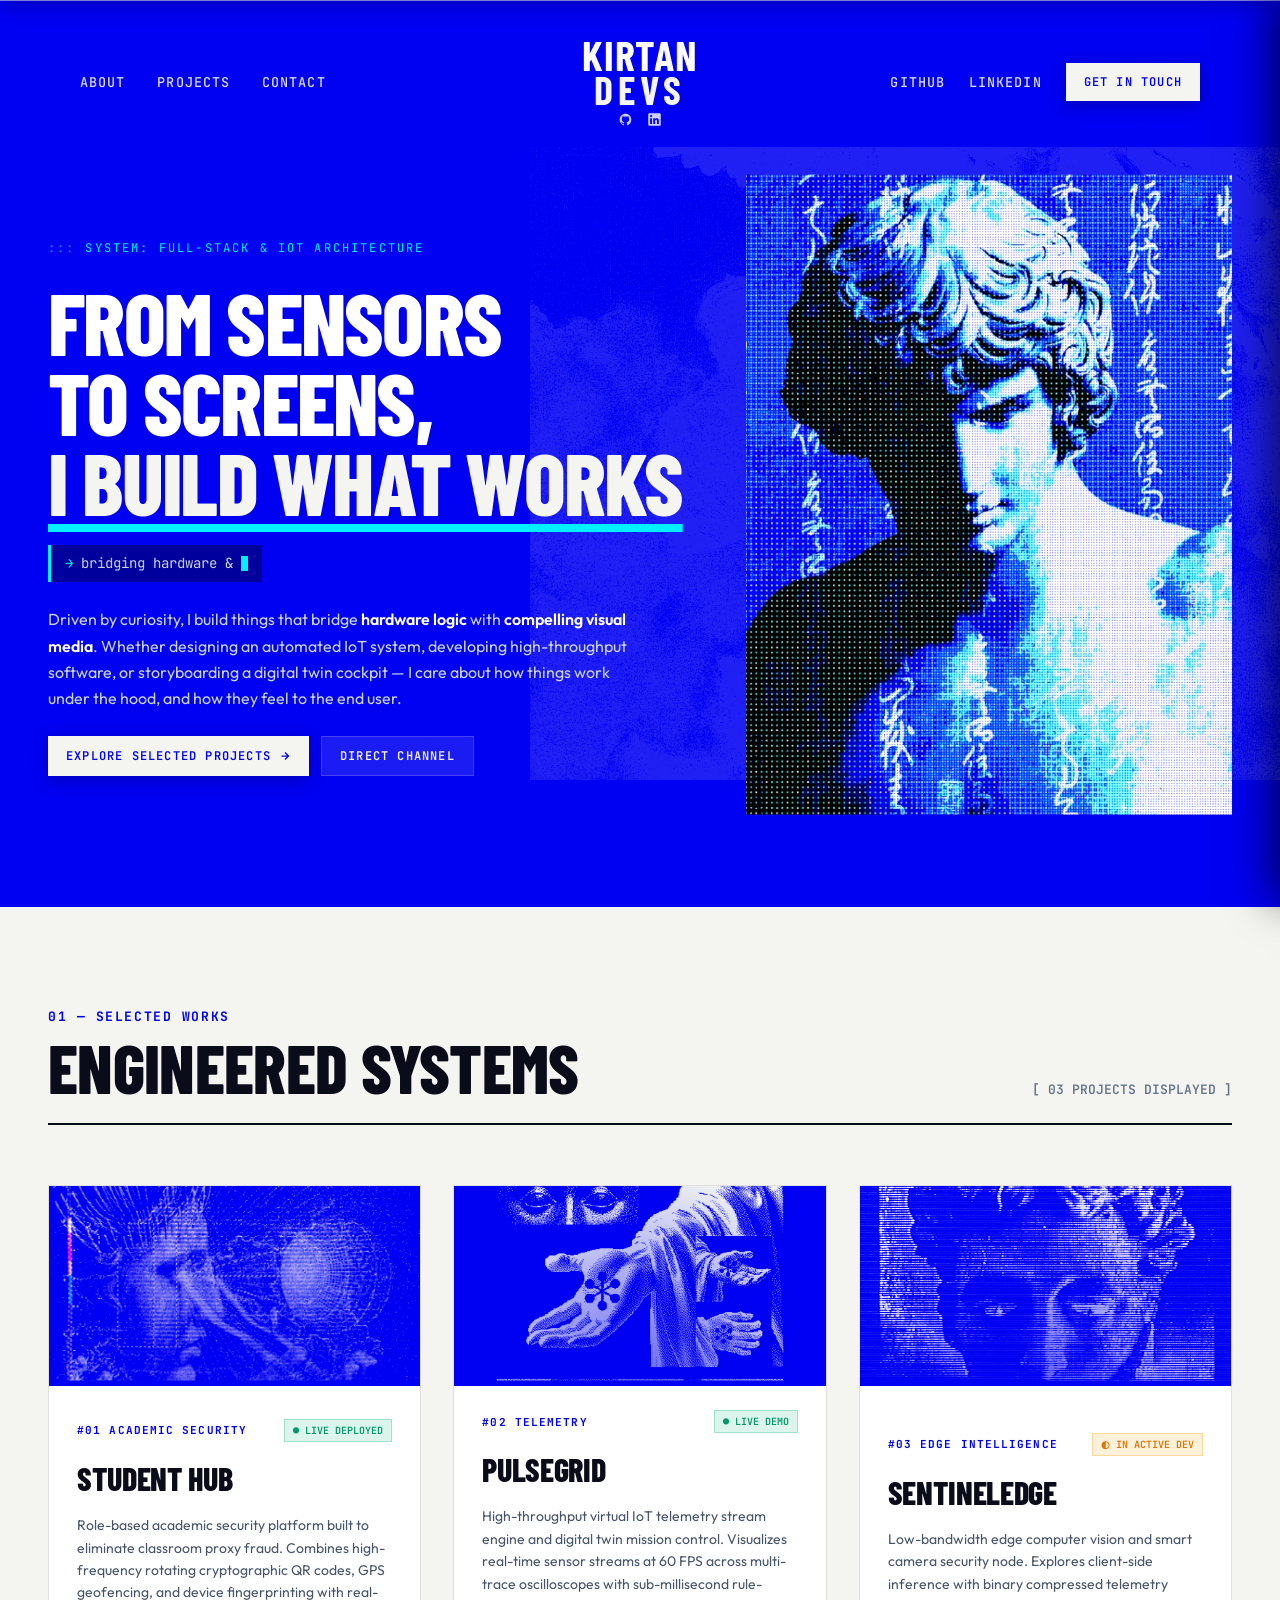
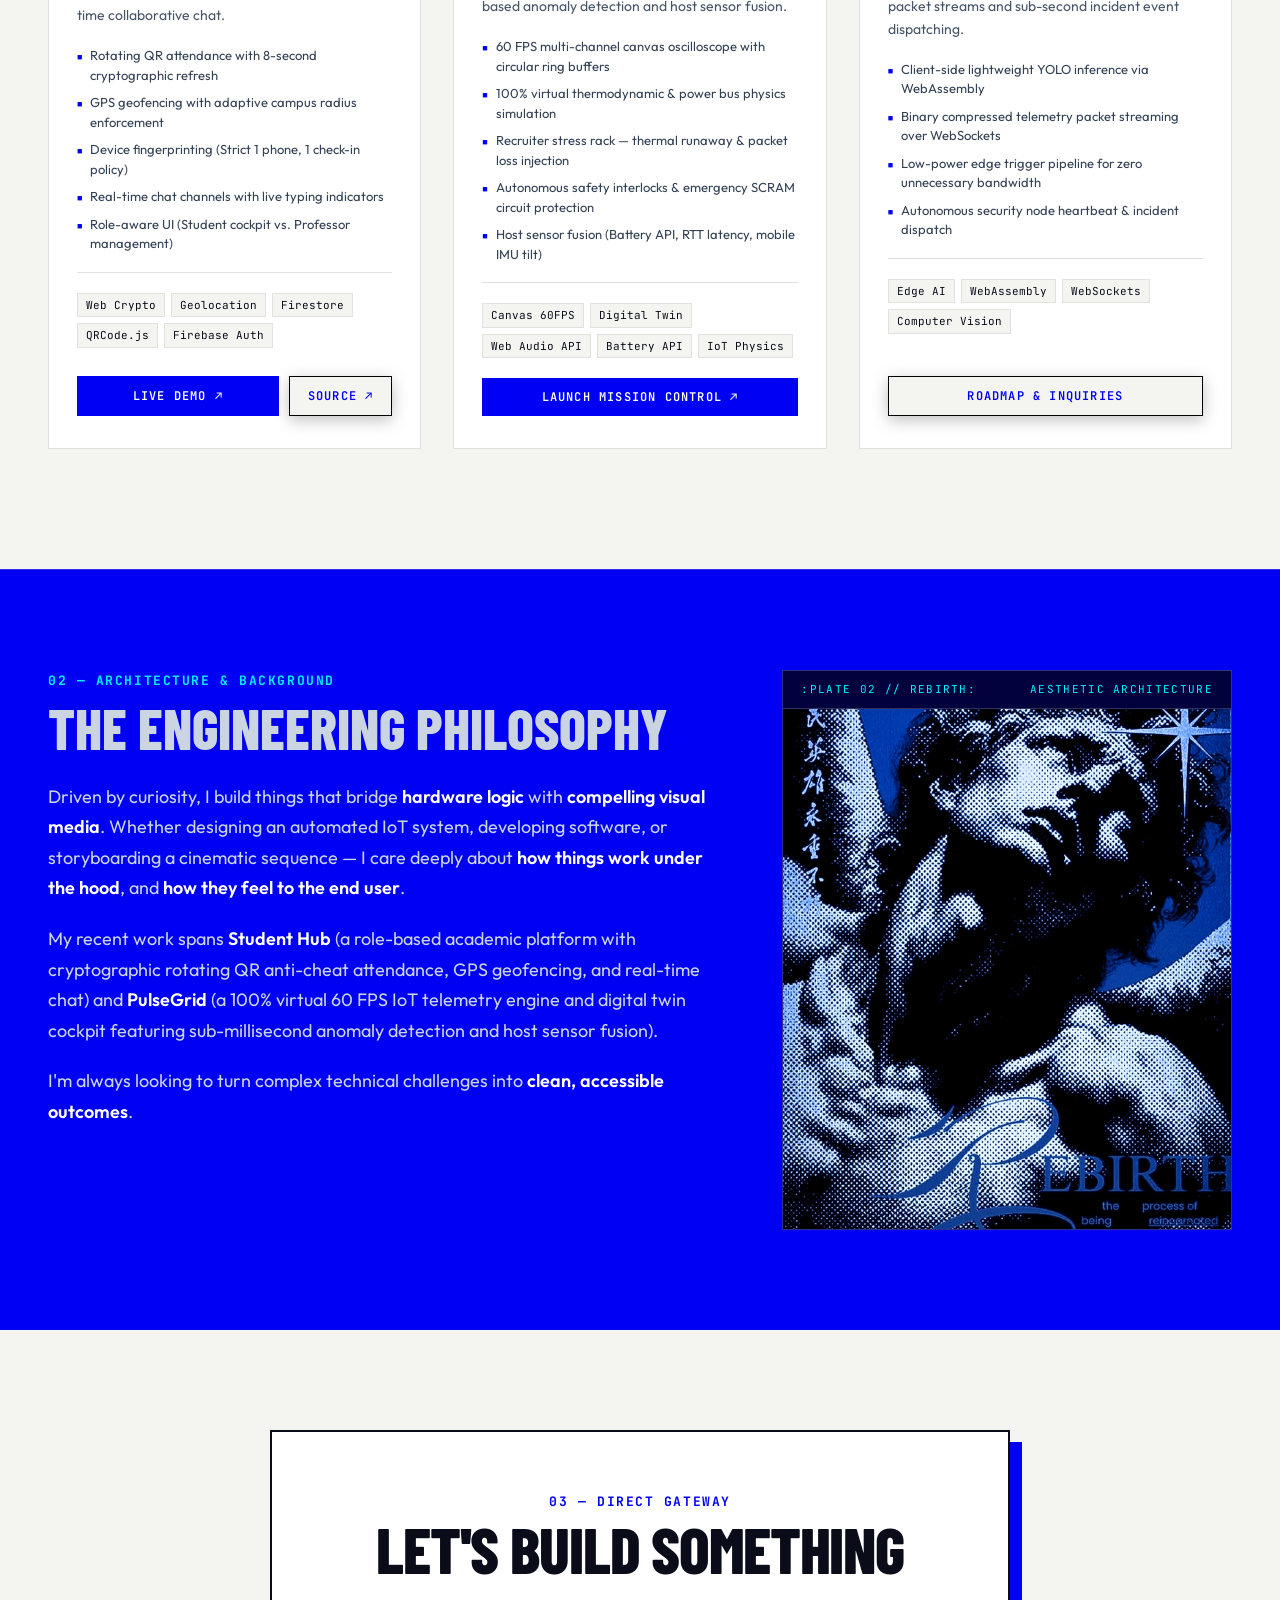
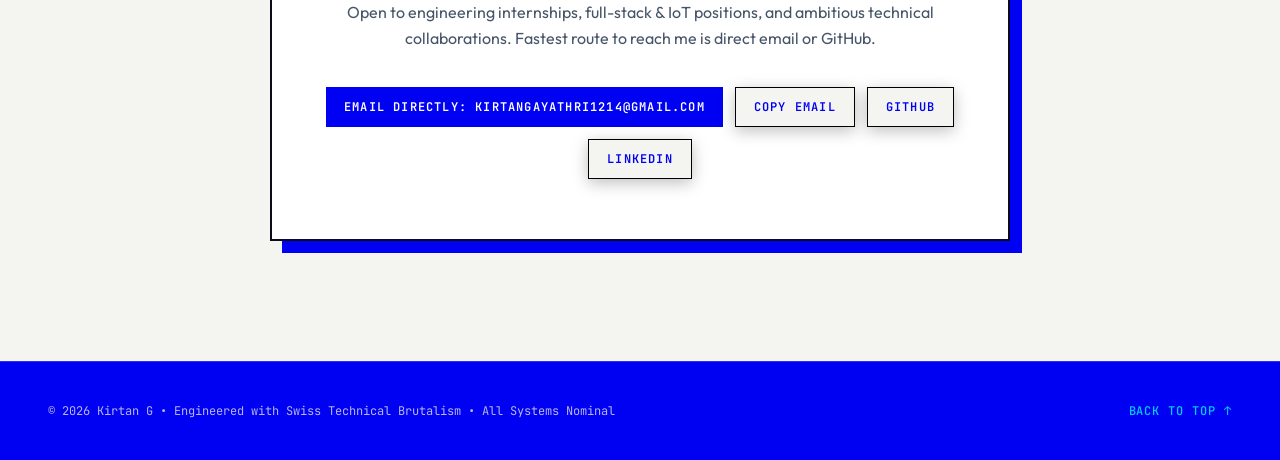
==== commit 1a219b9d: "feat: optimize for mobile users with slide-out navigation drawer and responsive layout" ====
--- a/index.html
+++ b/index.html
@@ -364,6 +364,55 @@
     </footer>
   </div>
 
+    <!-- ===== SWISS BRUTALIST MOBILE NAVIGATION DRAWER & OVERLAY ===== -->
+  <div class="mobile-nav-overlay" id="mobileNavOverlay" aria-hidden="true"></div>
+  <aside class="mobile-nav-drawer" id="mobileNavDrawer" aria-label="Mobile Navigation Menu">
+    <div class="mobile-drawer-header">
+      <div class="mobile-drawer-brand">
+        <span>KIRTAN</span>
+        <span class="sub-brand">DEVS</span>
+      </div>
+      <button class="mobile-drawer-close" id="mobileDrawerClose" aria-label="Close navigation menu" type="button">&times;</button>
+    </div>
+
+    <div class="mobile-drawer-status">
+      <span class="badge-status live">:SYSTEM ONLINE:</span>
+      <span class="mobile-drawer-tag">FULL-STACK &amp; IoT</span>
+    </div>
+
+    <nav class="mobile-drawer-links">
+      <a href="#projects" class="mobile-drawer-link" data-mobile-nav>
+        <span class="link-num">01</span>
+        <span class="link-label">Selected Works</span>
+        <span class="link-arrow">&rarr;</span>
+      </a>
+      <a href="#about" class="mobile-drawer-link" data-mobile-nav>
+        <span class="link-num">02</span>
+        <span class="link-label">The Philosophy</span>
+        <span class="link-arrow">&rarr;</span>
+      </a>
+      <a href="#contact" class="mobile-drawer-link" data-mobile-nav>
+        <span class="link-num">03</span>
+        <span class="link-label">Direct Gateway</span>
+        <span class="link-arrow">&rarr;</span>
+      </a>
+    </nav>
+
+    <div class="mobile-drawer-footer">
+      <a href="mailto:kirtangayathri1214@gmail.com" class="hermes-btn hermes-btn-blue" style="width:100%; padding:12px; margin-bottom:12px;">
+        Email Directly &rarr;
+      </a>
+      <div class="mobile-drawer-socials">
+        <a href="https://github.com/Kirtanx3" target="_blank" rel="noopener" class="hermes-btn hermes-btn-paper" style="flex:1; border:1px solid #000; padding:10px;">
+          GitHub &nearr;
+        </a>
+        <a href="https://www.linkedin.com/in/kirtan-g-93b215352" target="_blank" rel="noopener" class="hermes-btn hermes-btn-paper" style="flex:1; border:1px solid #000; padding:10px;">
+          LinkedIn &nearr;
+        </a>
+      </div>
+    </div>
+  </aside>
+
   <div id="toastNotice" class="toast-notice">Copied to clipboard!</div>
   <script src="script.js"></script>
 </body>
--- a/styles.css
+++ b/styles.css
@@ -1025,3 +1025,381 @@
   opacity: 1;
   transform: translateY(0);
 }
+
+
+/* ==========================================================================
+   MOBILE NAVIGATION DRAWER & RESPONSIVE COMPONENT SYSTEM
+   Tailored for Smartphones & Touchscreens (Desktop remains pixel-identical)
+   ========================================================================== */
+
+/* Mobile Hamburger Toggle (hidden on desktop) */
+.mobile-menu-toggle {
+  display: none;
+  flex-direction: column;
+  justify-content: center;
+  align-items: center;
+  gap: 5px;
+  width: 42px;
+  height: 42px;
+  background: rgba(255, 255, 255, 0.1);
+  border: 1px solid var(--hermes-border-light);
+  cursor: pointer;
+  padding: 8px;
+  transition: all 0.2s ease;
+}
+
+.mobile-menu-toggle:hover,
+.mobile-menu-toggle:active {
+  background: var(--hermes-cyan);
+  border-color: var(--hermes-cyan);
+}
+
+.mobile-menu-toggle:hover .menu-bar,
+.mobile-menu-toggle:active .menu-bar {
+  background-color: #02031c;
+}
+
+.mobile-menu-toggle .menu-bar {
+  display: block;
+  width: 22px;
+  height: 2px;
+  background-color: var(--hermes-white);
+  transition: background-color 0.2s ease;
+}
+
+/* Mobile Drawer Overlay */
+.mobile-nav-overlay {
+  position: fixed;
+  inset: 0;
+  background: rgba(2, 3, 28, 0.75);
+  backdrop-filter: blur(8px);
+  -webkit-backdrop-filter: blur(8px);
+  z-index: 998;
+  opacity: 0;
+  pointer-events: none;
+  transition: opacity 0.3s cubic-bezier(0.16, 1, 0.3, 1);
+}
+
+.mobile-nav-overlay.active {
+  opacity: 1;
+  pointer-events: auto;
+}
+
+/* Mobile Drawer */
+.mobile-nav-drawer {
+  position: fixed;
+  top: 0;
+  right: 0;
+  bottom: 0;
+  width: min(85vw, 360px);
+  background: #020324;
+  border-left: 2px solid var(--hermes-cyan);
+  z-index: 999;
+  display: flex;
+  flex-direction: column;
+  padding: 24px 20px;
+  transform: translateX(100%);
+  transition: transform 0.32s cubic-bezier(0.16, 1, 0.3, 1);
+  box-shadow: -10px 0 40px rgba(0, 0, 0, 0.6);
+  overflow-y: auto;
+}
+
+.mobile-nav-drawer.active {
+  transform: translateX(0);
+}
+
+.mobile-drawer-header {
+  display: flex;
+  justify-content: space-between;
+  align-items: center;
+  padding-bottom: 18px;
+  border-bottom: 1px solid var(--hermes-border-light);
+}
+
+.mobile-drawer-brand {
+  display: flex;
+  flex-direction: column;
+  font-family: 'Barlow Condensed', sans-serif;
+  font-size: 26px;
+  font-weight: 900;
+  letter-spacing: 0.05em;
+  line-height: 0.9;
+  color: var(--hermes-white);
+}
+
+.mobile-drawer-brand .sub-brand {
+  font-size: 13px;
+  letter-spacing: 0.25em;
+  color: var(--hermes-cyan);
+}
+
+.mobile-drawer-close {
+  background: rgba(255, 255, 255, 0.08);
+  border: 1px solid var(--hermes-border-light);
+  color: var(--hermes-white);
+  font-size: 26px;
+  line-height: 1;
+  width: 40px;
+  height: 40px;
+  display: flex;
+  align-items: center;
+  justify-content: center;
+  cursor: pointer;
+  transition: all 0.15s ease;
+}
+
+.mobile-drawer-close:hover {
+  background: var(--hermes-cyan);
+  color: #020324;
+}
+
+.mobile-drawer-status {
+  padding: 14px 0;
+  display: flex;
+  justify-content: space-between;
+  align-items: center;
+  border-bottom: 1px solid rgba(255, 255, 255, 0.08);
+}
+
+.mobile-drawer-tag {
+  font-family: var(--font-mono);
+  font-size: 11px;
+  letter-spacing: 0.12em;
+  color: #94a3b8;
+}
+
+.mobile-drawer-links {
+  display: flex;
+  flex-direction: column;
+  gap: 8px;
+  margin: 28px 0 auto;
+}
+
+.mobile-drawer-link {
+  display: flex;
+  align-items: center;
+  gap: 14px;
+  padding: 16px 14px;
+  background: rgba(255, 255, 255, 0.03);
+  border: 1px solid rgba(255, 255, 255, 0.08);
+  text-decoration: none;
+  color: var(--hermes-white);
+  transition: all 0.2s ease;
+}
+
+.mobile-drawer-link:hover,
+.mobile-drawer-link:active {
+  background: rgba(0, 240, 255, 0.1);
+  border-color: var(--hermes-cyan);
+  transform: translateX(4px);
+}
+
+.mobile-drawer-link .link-num {
+  font-family: var(--font-mono);
+  font-size: 12px;
+  color: var(--hermes-cyan);
+  font-weight: 700;
+}
+
+.mobile-drawer-link .link-label {
+  font-family: 'Barlow Condensed', sans-serif;
+  font-size: 22px;
+  font-weight: 700;
+  text-transform: uppercase;
+  letter-spacing: 0.04em;
+  flex: 1;
+}
+
+.mobile-drawer-link .link-arrow {
+  color: var(--hermes-cyan);
+  font-size: 18px;
+}
+
+.mobile-drawer-footer {
+  margin-top: 32px;
+  padding-top: 20px;
+  border-top: 1px solid var(--hermes-border-light);
+}
+
+.mobile-drawer-socials {
+  display: flex;
+  gap: 10px;
+}
+
+/* ==========================================================================
+   COMPREHENSIVE RESPONSIVE BREAKPOINTS (MOBILE ONLY)
+   ========================================================================== */
+
+@media (max-width: 860px) {
+  .mobile-menu-toggle {
+    display: flex;
+  }
+  .desktop-only-btn {
+    display: none !important;
+  }
+  .nav-col-right {
+    justify-content: flex-end;
+  }
+}
+
+@media (max-width: 768px) {
+  :root {
+    --hw-teams-pad-x: 18px;
+  }
+
+  /* Pinned sticky bar mobile optimization */
+  .pinned-nav {
+    padding: 6px 0;
+  }
+  .pinned-nav-inner {
+    padding: 0 16px;
+  }
+  .pinned-nav-inner > div:first-child span:first-child {
+    font-size: 18px;
+  }
+  .pinned-nav-inner .badge-status {
+    display: none;
+  }
+  .pinned-nav-links a {
+    margin-right: 12px;
+    font-size: 11px;
+  }
+
+  /* Hero Section on Mobile */
+  .hero-section {
+    padding: 24px 0 48px;
+  }
+  .hero-title {
+    font-size: clamp(38px, 9.5vw, 54px);
+    line-height: 0.95;
+  }
+  .hero-description {
+    font-size: 15px;
+    line-height: 1.6;
+  }
+  .hero-actions {
+    flex-direction: column;
+    gap: 12px;
+    width: 100%;
+  }
+  .hero-actions .hermes-btn {
+    width: 100%;
+    padding: 13px 18px;
+  }
+  .hero-art-box {
+    max-height: 380px;
+    overflow: hidden;
+    background: rgba(2, 3, 30, 0.4);
+    border: 1px solid var(--hermes-border-light);
+  }
+  .hero-statue-img {
+    max-height: 380px;
+    object-fit: cover;
+  }
+
+  /* Projects Section on Mobile */
+  .paper-section {
+    padding: 60px 0 80px;
+  }
+  .paper-section-header {
+    flex-direction: column;
+    align-items: flex-start;
+    gap: 10px;
+    margin-bottom: 36px;
+    padding-bottom: 16px;
+  }
+  .section-main-heading {
+    font-size: clamp(36px, 9vw, 54px);
+  }
+  .project-plate-card {
+    margin-bottom: 8px;
+  }
+  .card-art-banner {
+    height: 175px;
+  }
+  .card-body-content {
+    padding: 20px 18px;
+  }
+  .project-plate-title {
+    font-size: 32px;
+  }
+  .project-plate-desc {
+    font-size: 14px;
+    line-height: 1.55;
+  }
+  .feature-checklist {
+    font-size: 13px;
+    gap: 6px;
+    margin: 16px 0;
+  }
+  .card-actions {
+    padding: 0 18px 20px 18px;
+    flex-direction: column;
+    gap: 10px;
+  }
+  .card-actions .hermes-btn {
+    width: 100% !important;
+    padding: 12px 16px;
+  }
+
+  /* Section 02 - Philosophy on Mobile */
+  .about-section {
+    padding: 60px 0 80px;
+  }
+  .about-bio-text {
+    font-size: 16px;
+    line-height: 1.65;
+  }
+  .about-art-frame {
+    max-height: 380px;
+  }
+  .about-statue-img {
+    max-height: 380px;
+  }
+
+  /* Section 03 - Contact on Mobile */
+  .contact-section {
+    padding: 60px 0 80px;
+  }
+  .contact-card-box {
+    padding: 32px 18px;
+    box-shadow: 6px 6px 0px var(--hermes-primary);
+  }
+  .contact-title {
+    font-size: clamp(38px, 9vw, 56px);
+  }
+  .contact-text {
+    font-size: 15px;
+  }
+  .contact-button-row {
+    flex-direction: column;
+    gap: 10px;
+    width: 100%;
+  }
+  .contact-button-row .hermes-btn {
+    width: 100%;
+    padding: 13px 16px;
+  }
+
+  /* Footer on Mobile */
+  .hermes-footer {
+    padding: 30px 0;
+    text-align: center;
+  }
+  .hermes-footer .content-container {
+    flex-direction: column;
+    gap: 14px;
+  }
+}
+
+@media (max-width: 480px) {
+  .hero-title {
+    font-size: 34px;
+  }
+  .pinned-nav-links {
+    display: none;
+  }
+  .pinned-nav-inner {
+    justify-content: space-between;
+  }
+}
